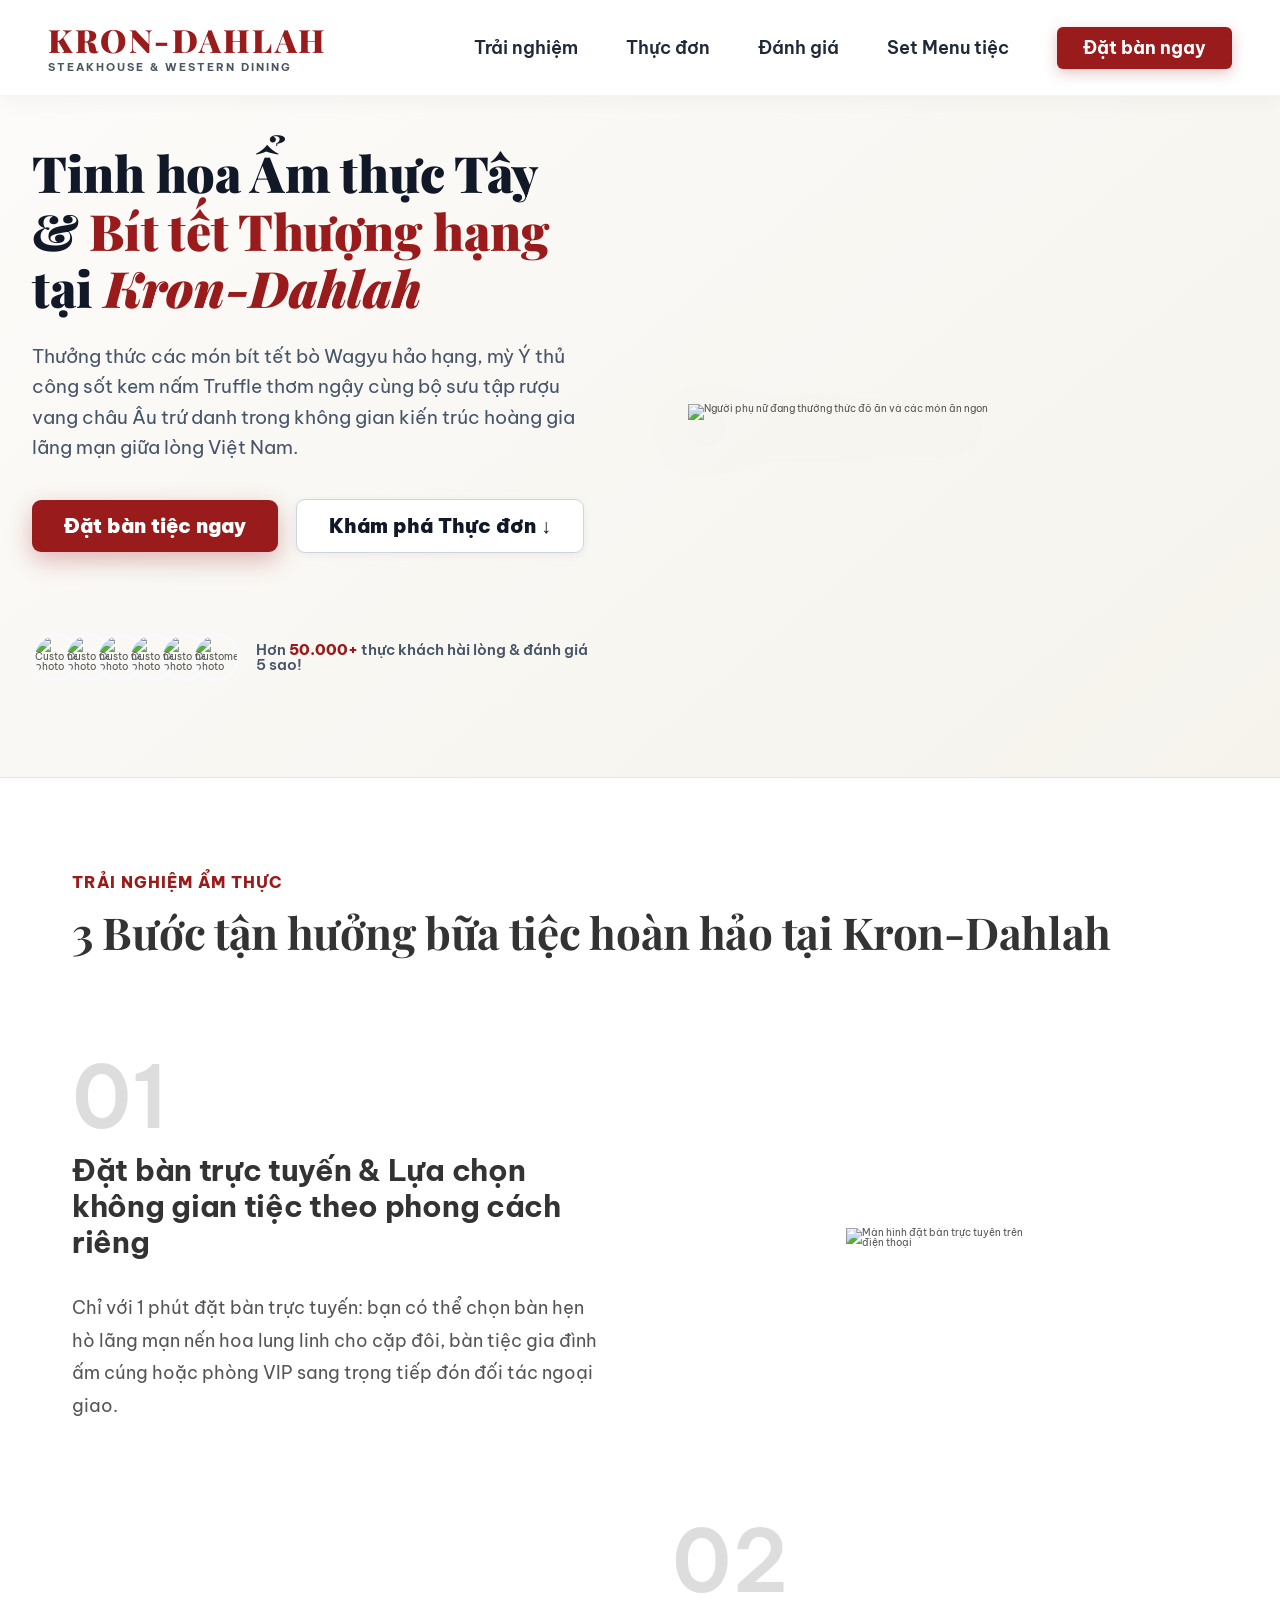
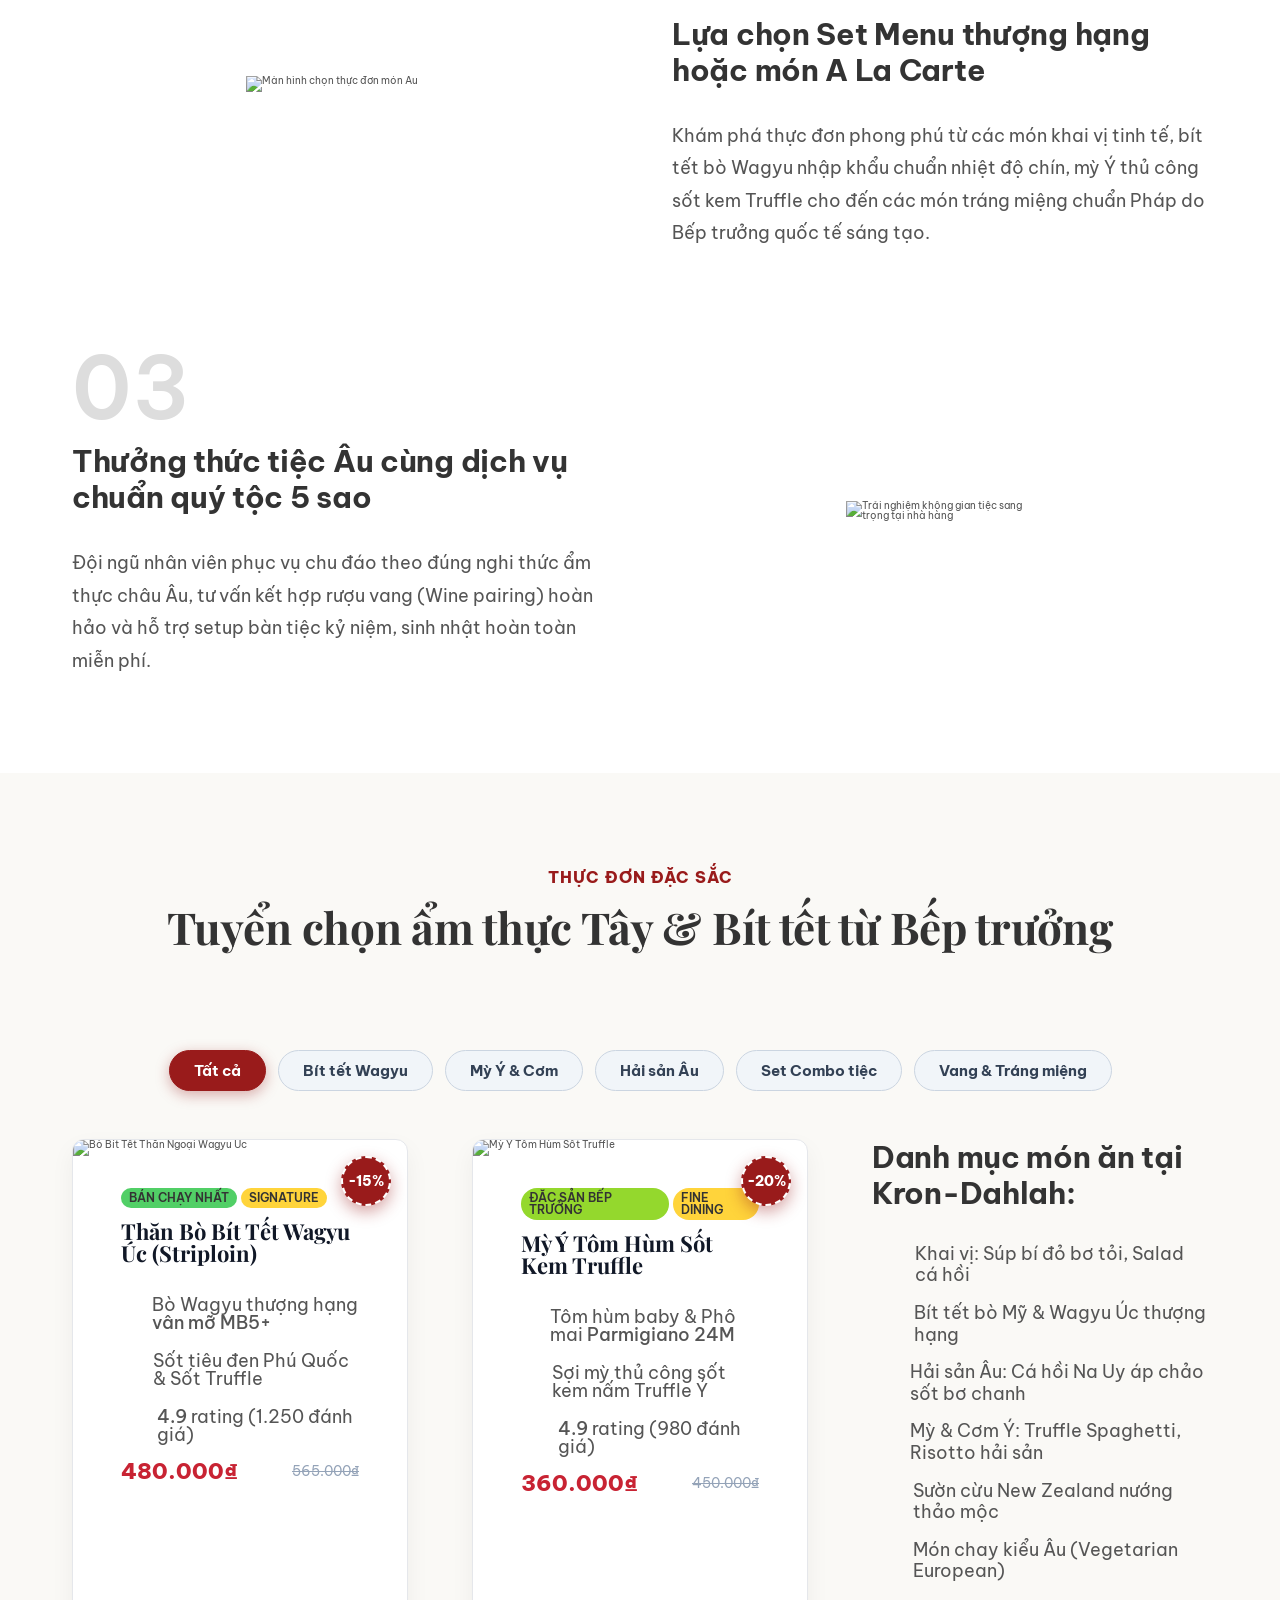
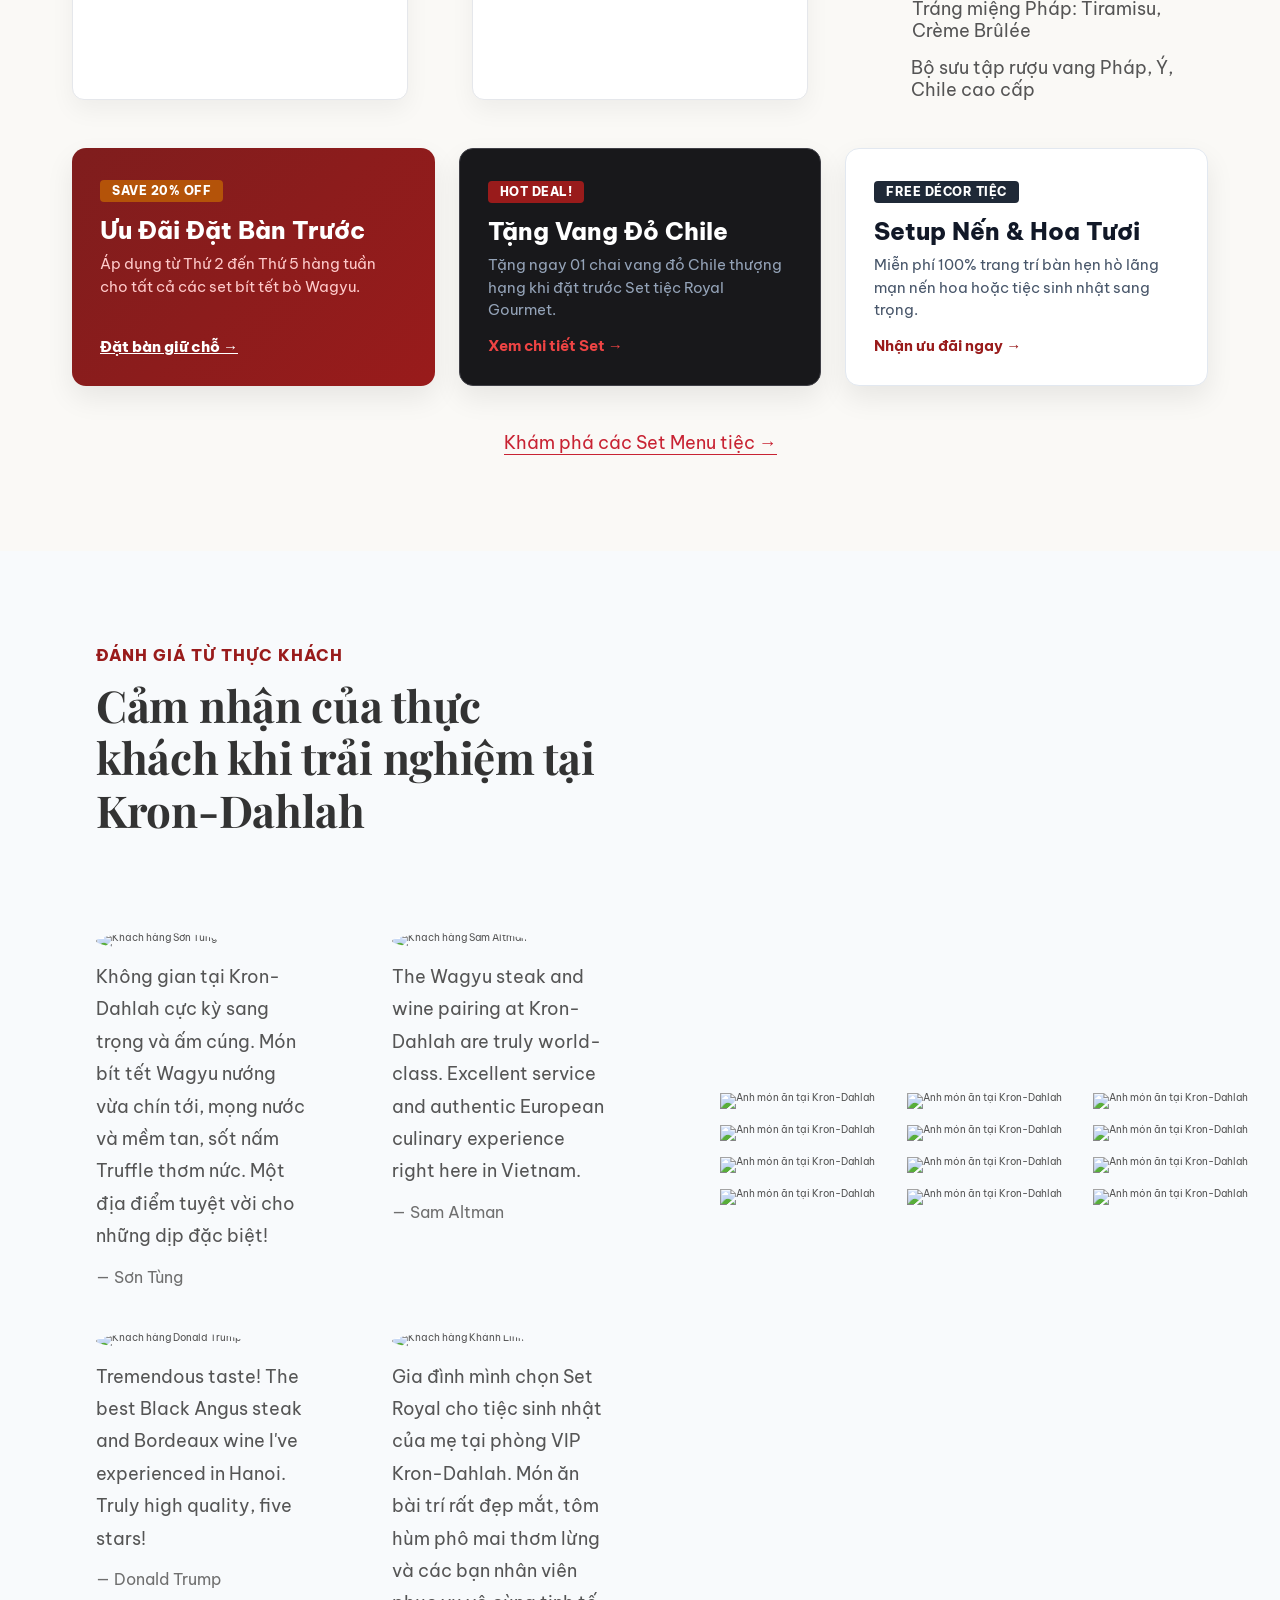
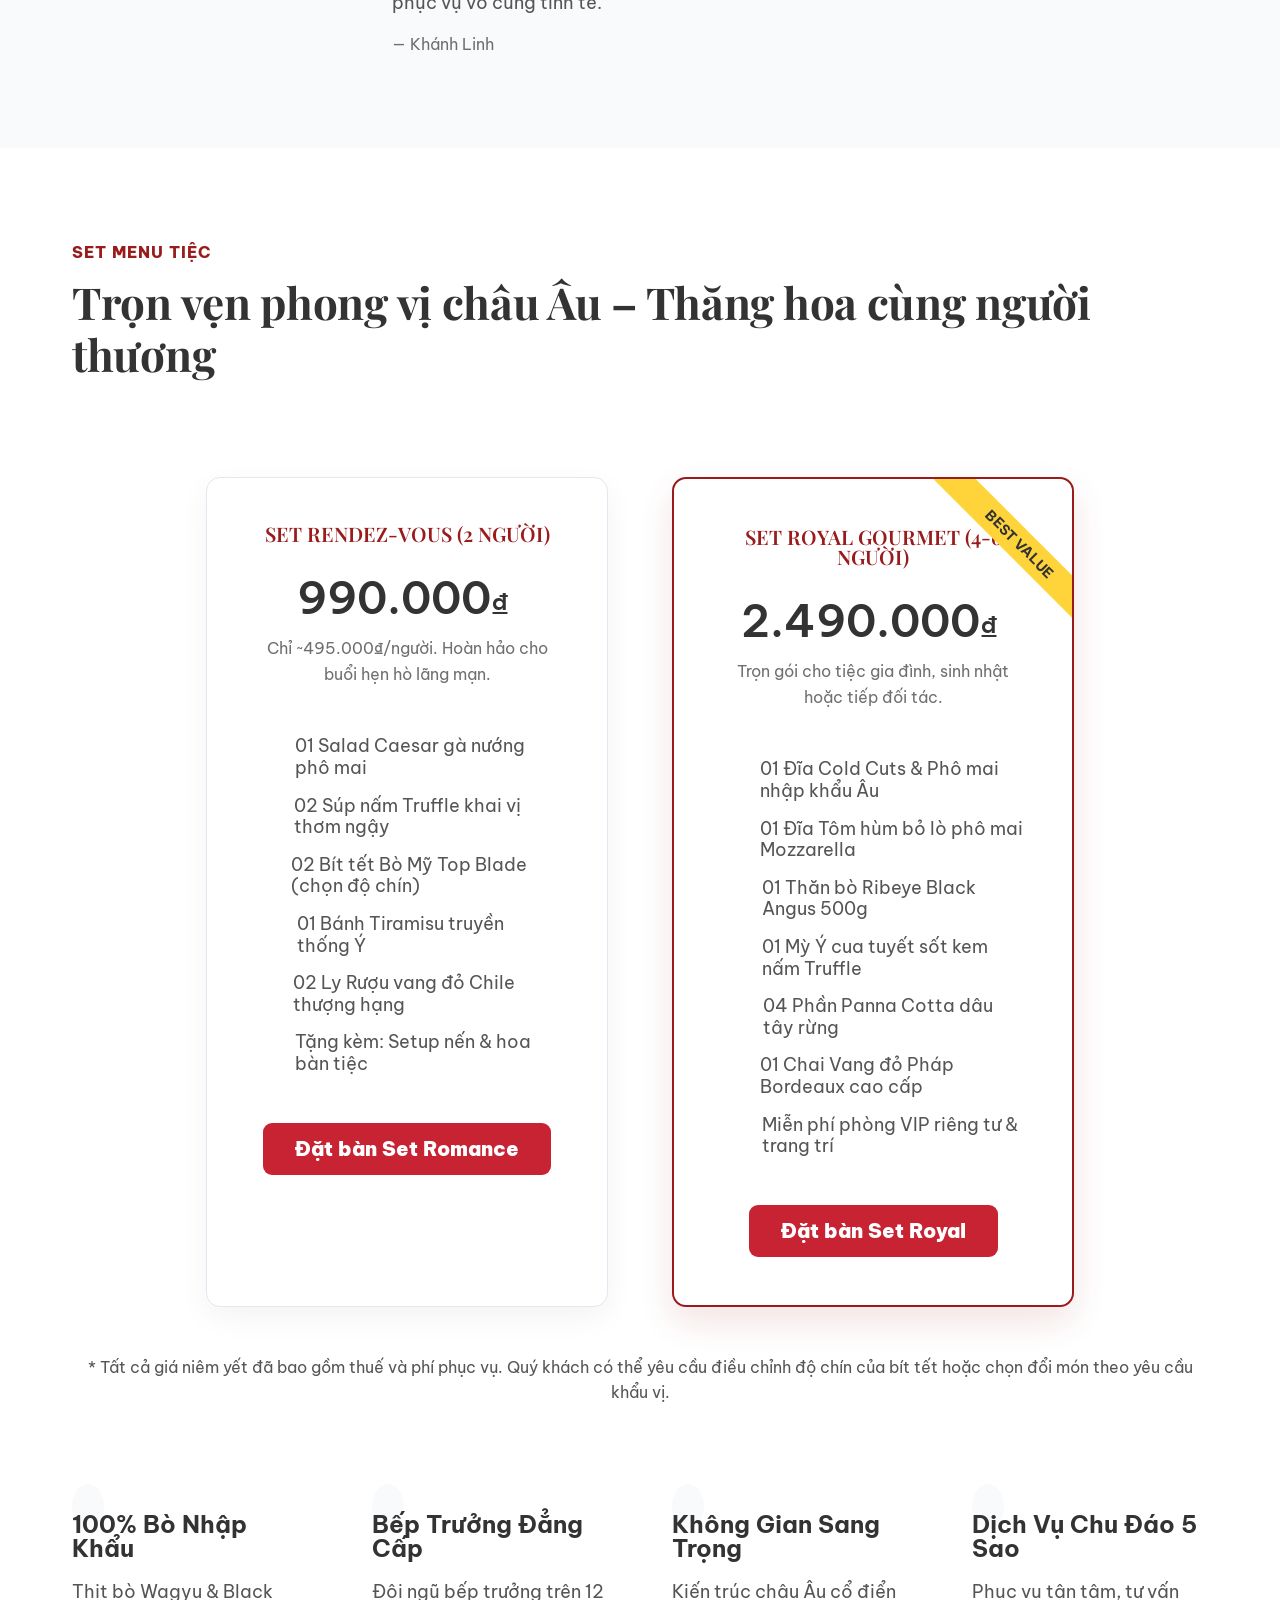
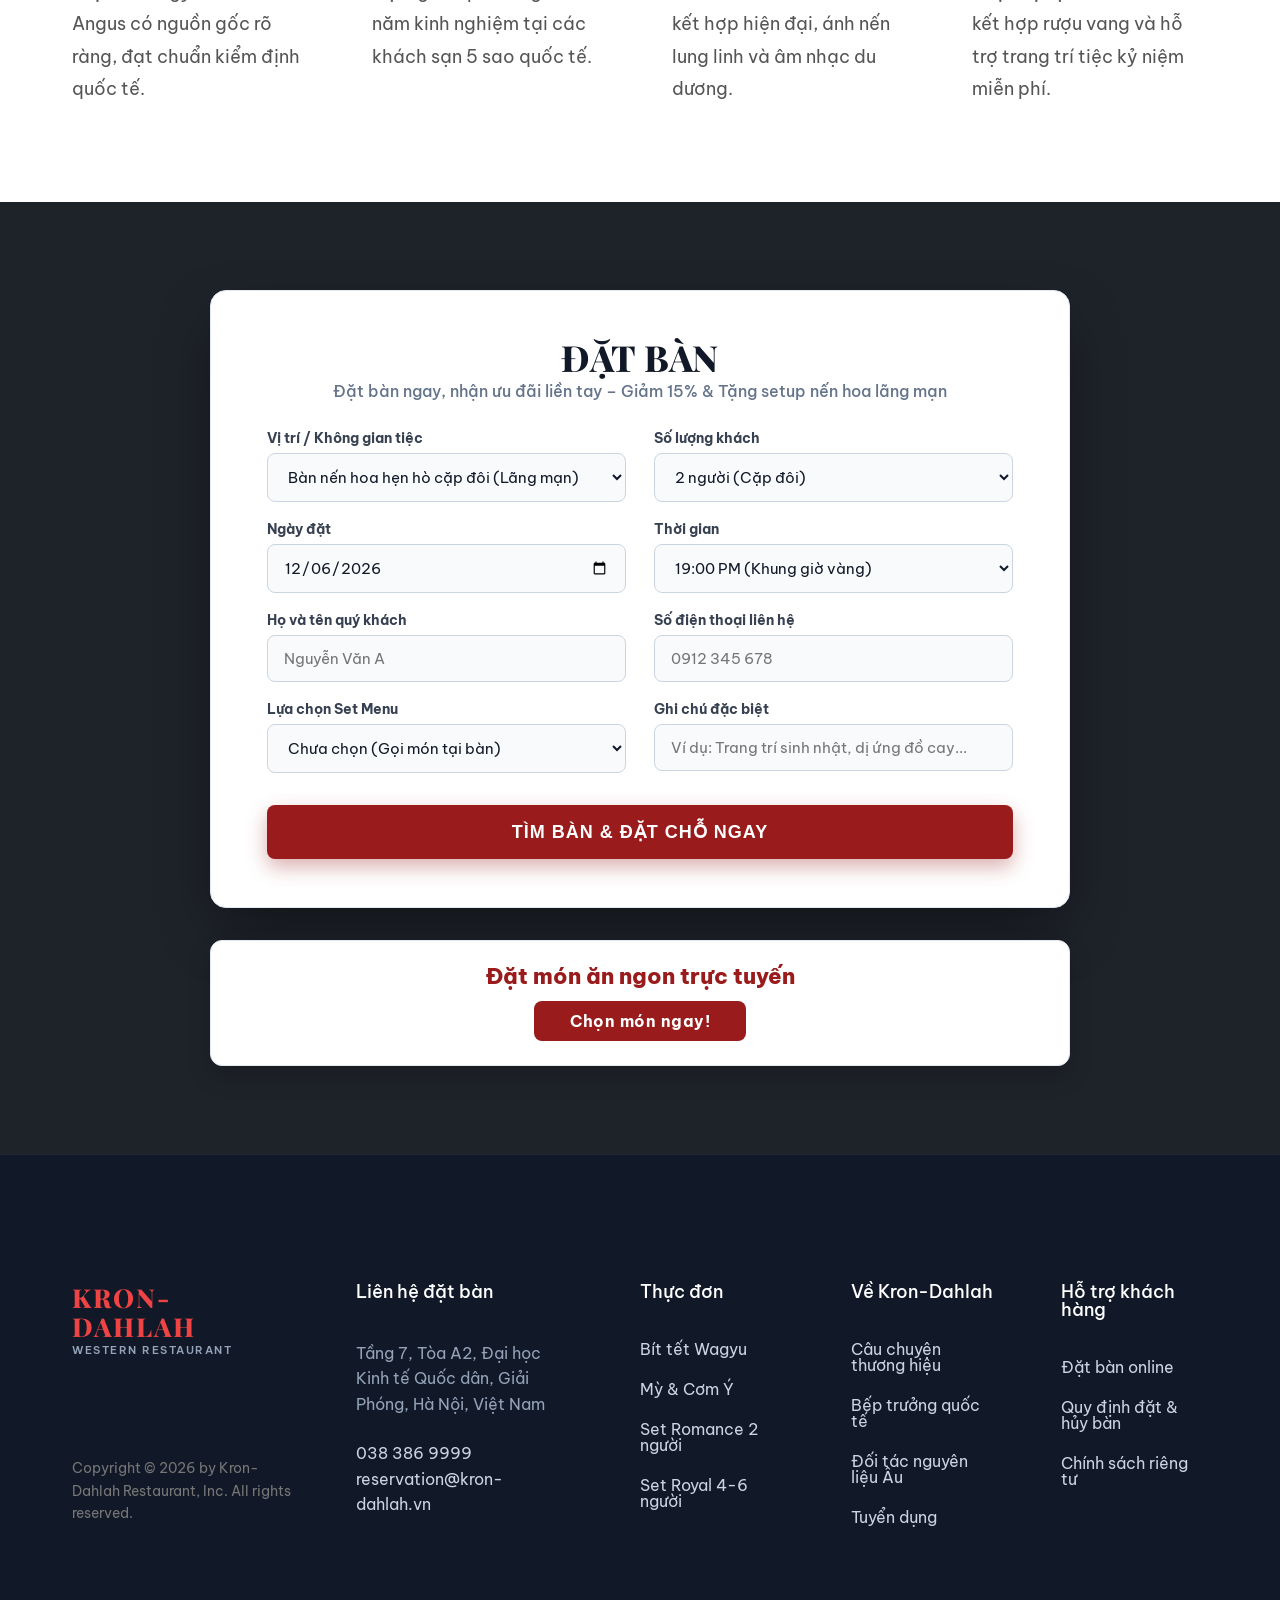
==== index.html @ 4346bfde "feat: cap nhat giao dien nha hang Tay Kron-Dahlah, thuc don va form dat ban" ====
<!doctype html>
<html lang="vi">
  <head>
    <meta charset="UTF-8" />
    <meta http-equiv="X-UA-Compatible" content="IE=edge" />
    <meta name="description" content="Nhà hàng Kron-Dahlah - Đỉnh cao ẩm thực Tây và bít tết bò thượng hạng tại Việt Nam. Không gian lãng mạn, menu phong phú, các set combo tiệc hấp dẫn cùng dịch vụ đặt bàn trực tuyến tiện lợi." />
    <!--Hãy luôn bao gồm dòng này trong mã code vì nó rất quan trọng trong thiết kế đáp ứng -->
    <meta name="viewport" content="width=device-width, initial-scale=1.0" />

    <link rel="icon" href="img/favicon.png" />
    <link rel="apple-touch-icon" href="img/apple-touch-icon.png" />
    <link rel="manifest" href="manifest.webmanifest" />

        <link rel="preconnect" href="https://fonts.googleapis.com" />
    <link rel="preconnect" href="https://fonts.gstatic.com" crossorigin />
    <link
      href="https://fonts.googleapis.com/css2?family=Playfair+Display:ital,wght@0,600;0,700;0,800;0,900;1,600;1,700&family=Plus+Jakarta+Sans:wght@400;500;600;700;800&display=swap"
      rel="stylesheet"
    />
    <link
      href="https://fonts.googleapis.com/css2?family=Be+Vietnam+Pro:wght@400;500;600;700&display=swap"
      rel="stylesheet"
    />

    <link rel="stylesheet" href="css/style.css" />
    <link rel="stylesheet" href="css/general.css" />
    <link rel="stylesheet" href="css/queries.css" />

    <script
      type="module"
      src="https://unpkg.com/ionicons@5.4.0/dist/ionicons/ionicons.esm.js"
    ></script>
    <script
      nomodule=""
      src="https://unpkg.com/ionicons@5.4.0/dist/ionicons/ionicons.js"
    ></script>

    <script
      defer
      src="https://unpkg.com/smoothscroll-polyfill@0.4.4/dist/smoothscroll.min.js"
    ></script>
    <script defer src="js/script.js"></script>

    <title>Kron-Dahlah | Nhà Hàng Ẩm Thực Tây & Bít Tết Châu Âu Cao Cấp</title>
  </head>
  <body>
    <header class="header">
      <a href="#" class="logo-brand">
        <span class="brand-name">Kron-Dahlah</span>
        <span class="brand-sub">Steakhouse & Western Dining</span>
      </a>
      <nav class="main-nav">
        <ul class="main-nav-list">
          <li><a class="main-nav-link" href="#how">Trải nghiệm</a></li>
          <li><a class="main-nav-link" href="#meals">Thực đơn</a></li>
          <li>
            <a class="main-nav-link" href="#testimonials">Đánh giá</a>
          </li>
          <li><a class="main-nav-link" href="#pricing">Set Menu tiệc</a></li>
          <li><a class="main-nav-link nav-cta" href="#cta">Đặt bàn ngay</a></li>
        </ul>
      </nav>
<!-- button for mobile -->
      <button class="btn-mobile-nav">
        <ion-icon class="icon-mobile-nav" name="menu-outline"></ion-icon>
        <ion-icon class="icon-mobile-nav" name="close-outline"></ion-icon>
      </button>
    </header>

    <main>
      <section class="section-hero">
        <div class="hero">
          <div class="hero-text-box">
            <h1 class="heading-primary">
              Tinh hoa Ẩm thực Tây &amp; <span class="highlight-accent">Bít tết Thượng hạng</span> tại <span class="brand-highlight">Kron-Dahlah</span>
            </h1>
            <p class="hero-description">
              Thưởng thức các món bít tết bò Wagyu hảo hạng, mỳ Ý thủ công sốt kem nấm Truffle thơm ngậy cùng bộ sưu tập rượu vang châu Âu trứ danh trong không gian kiến trúc hoàng gia lãng mạn giữa lòng Việt Nam.
            </p>
            <a href="#cta" class="btn btn--full margin-right-sm"
              >Đặt bàn tiệc ngay</a
            >
            <a href="#meals" class="btn btn--outline">Khám phá Thực đơn &darr;</a>
            <div class="delivered-meals">
              <div class="delivered-imgs">
                <img src="img/customers/customer-1.jpg" alt="Customer photo" />
                <img src="img/customers/customer-2.jpg" alt="Customer photo" />
                <img src="img/customers/customer-3.jpg" alt="Customer photo" />
                <img src="img/customers/customer-4.jpg" alt="Customer photo" />
                <img src="img/customers/customer-5.jpg" alt="Customer photo" />
                <img src="img/customers/customer-6.jpg" alt="Customer photo" />
              </div>
              <p class="delivered-text">
                Hơn <span>50.000+</span> thực khách hài lòng & đánh giá 5 sao!
              </p>
            </div>
          </div>
          <div class="hero-image-box">
            <img
              src="img/hero.png"
              class="hero-img"
              alt="Người phụ nữ đang thưởng thức đồ ăn và các món ăn ngon"
            />
          </div>
        </div>
      </section>

      <section class="section-how" id="how">
        <div class="container">
          <span class="subheading">Trải nghiệm ẩm thực</span>
          <h2 class="heading-secondary">
            3 Bước tận hưởng bữa tiệc hoàn hảo tại Kron-Dahlah
          </h2>
        </div>

        <div class="container grid grid--2-cols grid--center-v">
          <!-- Bước 1 -->
          <div class="step-text-box">
            <p class="step-number">01</p>
            <h3 class="heading-tertiary">
              Đặt bàn trực tuyến & Lựa chọn không gian tiệc theo phong cách riêng
            </h3>
            <p class="step-description">
              Chỉ với 1 phút đặt bàn trực tuyến: bạn có thể chọn bàn hẹn hò lãng mạn nến hoa lung linh cho cặp đôi, bàn tiệc gia đình ấm cúng hoặc phòng VIP sang trọng tiếp đón đối tác ngoại giao.
            </p>
          </div>
          <div class="step-img-box">
            <img
              src="img/app/app-screen-1.png"
              class="step-img"
              alt="Màn hình đặt bàn trực tuyến trên điện thoại"
            />
          </div>

          <!-- Bước 02 -->
          <div class="step-img-box">
            <img
              src="img/app/app-screen-2.png"
              class="step-img"
              alt="Màn hình chọn thực đơn món Âu"
            />
          </div>
          <div class="step-text-box">
            <p class="step-number">02</p>
            <h3 class="heading-tertiary">
              Lựa chọn Set Menu thượng hạng hoặc món A La Carte
            </h3>
            <p class="step-description">
              Khám phá thực đơn phong phú từ các món khai vị tinh tế, bít tết bò Wagyu nhập khẩu chuẩn nhiệt độ chín, mỳ Ý thủ công sốt kem Truffle cho đến các món tráng miệng chuẩn Pháp do Bếp trưởng quốc tế sáng tạo.
            </p>
          </div>

          <!-- STEP 03 -->
          <div class="step-text-box">
            <p class="step-number">03</p>
            <h3 class="heading-tertiary">
              Thưởng thức tiệc Âu cùng dịch vụ chuẩn quý tộc 5 sao
            </h3>
            <p class="step-description">
              Đội ngũ nhân viên phục vụ chu đáo theo đúng nghi thức ẩm thực châu Âu, tư vấn kết hợp rượu vang (Wine pairing) hoàn hảo và hỗ trợ setup bàn tiệc kỷ niệm, sinh nhật hoàn toàn miễn phí.
            </p>
          </div>
          <div class="step-img-box">
            <img
              src="img/app/app-screen-3.png"
              class="step-img"
              alt="Trải nghiệm không gian tiệc sang trọng tại nhà hàng"
            />
          </div>
        </div>
      </section>

      <section class="section-meals" id="meals">
        <div class="container center-text">
          <span class="subheading">Thực đơn đặc sắc</span>
          <h2 class="heading-secondary">
            Tuyển chọn ẩm thực Tây & Bít tết từ Bếp trưởng
          </h2>
          <!-- Menu Filter Tabs (Mẫu ảnh 1) -->
          <div class="menu-tabs">
            <button class="menu-tab-btn active" data-filter="all">Tất cả</button>
            <button class="menu-tab-btn" data-filter="steak">Bít tết Wagyu</button>
            <button class="menu-tab-btn" data-filter="pasta">Mỳ Ý &amp; Cơm</button>
            <button class="menu-tab-btn" data-filter="seafood">Hải sản Âu</button>
            <button class="menu-tab-btn" data-filter="combo">Set Combo tiệc</button>
            <button class="menu-tab-btn" data-filter="wine">Vang &amp; Tráng miệng</button>
          </div>
        </div>

        <div class="container grid grid--3-cols margin-bottom-md">
          <!-- Món 1 -->
          <div class="meal">
            <div class="discount-badge">-15%</div>
            <img
              src="img/meals/meal-1.jpg"
              class="meal-img"
              alt="Bò Bít Tết Thăn Ngoại Wagyu Úc"
              width="700"
            />
            <div class="meal-content">
              <div class="meal-tags">
                <span class="tag tag--vegetarian">Bán chạy nhất</span>
                <span class="tag tag--paleo">Signature</span>
              </div>
              <p class="meal-title">Thăn Bò Bít Tết Wagyu Úc (Striploin)</p>
              <ul class="meal-attributes">
                <li class="meal-attribute">
                  <ion-icon class="meal-icon" name="flame-outline"></ion-icon>
                  <span>Bò Wagyu thượng hạng <strong>vân mỡ MB5+</strong></span>
                </li>
                <li class="meal-attribute">
                  <ion-icon
                    class="meal-icon"
                    name="restaurant-outline"
                  ></ion-icon>
                  <span>Sốt tiêu đen Phú Quốc &amp; Sốt Truffle</span>
                </li>
                <li class="meal-attribute">
                  <ion-icon class="meal-icon" name="star-outline"></ion-icon>
                  <span><strong>4.9</strong> rating (1.250 đánh giá)</span>
                </li>
              </ul>
              <div style="margin-top: 1.6rem; display: flex; justify-content: space-between; align-items: center;">
                <span style="font-size: 2.2rem; font-weight: 800; color: #c82333;">480.000₫</span>
                <span style="font-size: 1.4rem; color: #94a3b8; text-decoration: line-through;">565.000₫</span>
              </div>
            </div>
          </div>

          <!-- Món 2 -->
          <div class="meal">
            <div class="discount-badge">-20%</div>
            <img src="img/meals/meal-2.jpg" class="meal-img" alt="Mỳ Ý Tôm Hùm Sốt Truffle" />
            <div class="meal-content">
              <div class="meal-tags">
                <span class="tag tag--vegan">Đặc sản Bếp trưởng</span>
                <span class="tag tag--paleo">Fine Dining</span>
              </div>
              <p class="meal-title">Mỳ Ý Tôm Hùm Sốt Kem Truffle</p>
              <ul class="meal-attributes">
                <li class="meal-attribute">
                  <ion-icon class="meal-icon" name="flame-outline"></ion-icon>
                  <span>Tôm hùm baby &amp; Phô mai <strong>Parmigiano 24M</strong></span>
                </li>
                <li class="meal-attribute">
                  <ion-icon
                    class="meal-icon"
                    name="restaurant-outline"
                  ></ion-icon>
                  <span>Sợi mỳ thủ công sốt kem nấm Truffle Ý</span>
                </li>
                <li class="meal-attribute">
                  <ion-icon class="meal-icon" name="star-outline"></ion-icon>
                  <span><strong>4.9</strong> rating (980 đánh giá)</span>
                </li>
              </ul>
              <div style="margin-top: 1.6rem; display: flex; justify-content: space-between; align-items: center;">
                <span style="font-size: 2.2rem; font-weight: 800; color: #c82333;">360.000₫</span>
                <span style="font-size: 1.4rem; color: #94a3b8; text-decoration: line-through;">450.000₫</span>
              </div>
            </div>
          </div>

          <!-- Danh mục thực đơn -->
          <div class="diets">
            <h3 class="heading-tertiary">Danh mục món ăn tại Kron-Dahlah:</h3>
            <ul class="list">
              <li class="list-item">
                <ion-icon class="list-icon" name="checkmark-outline"></ion-icon>
                <span>Khai vị: Súp bí đỏ bơ tỏi, Salad cá hồi</span>
              </li>
              <li class="list-item">
                <ion-icon class="list-icon" name="checkmark-outline"></ion-icon>
                <span>Bít tết bò Mỹ &amp; Wagyu Úc thượng hạng</span>
              </li>
              <li class="list-item">
                <ion-icon class="list-icon" name="checkmark-outline"></ion-icon>
                <span>Hải sản Âu: Cá hồi Na Uy áp chảo sốt bơ chanh</span>
              </li>
              <li class="list-item">
                <ion-icon class="list-icon" name="checkmark-outline"></ion-icon>
                <span>Mỳ &amp; Cơm Ý: Truffle Spaghetti, Risotto hải sản</span>
              </li>
              <li class="list-item">
                <ion-icon class="list-icon" name="checkmark-outline"></ion-icon>
                <span>Sườn cừu New Zealand nướng thảo mộc</span>
              </li>
              <li class="list-item">
                <ion-icon class="list-icon" name="checkmark-outline"></ion-icon>
                <span>Món chay kiểu Âu (Vegetarian European)</span>
              </li>
              <li class="list-item">
                <ion-icon class="list-icon" name="checkmark-outline"></ion-icon>
                <span>Tráng miệng Pháp: Tiramisu, Crème Brûlée</span>
              </li>
              <li class="list-item">
                <ion-icon class="list-icon" name="checkmark-outline"></ion-icon>
                <span>Bộ sưu tập rượu vang Pháp, Ý, Chile cao cấp</span>
              </li>
            </ul>
          </div>
        </div>

        <!-- Banner quảng cáo Hot Deals (Mẫu ảnh 1) -->
        <div class="container promo-section-container">
          <div class="promo-grid">
            <div class="promo-card promo-card--wine">
              <div>
                <span class="promo-tag promo-tag--gold">Save 20% Off</span>
                <h4 class="promo-card-title">Ưu Đãi Đặt Bàn Trước</h4>
                <p class="promo-card-desc">Áp dụng từ Thứ 2 đến Thứ 5 hàng tuần cho tất cả các set bít tết bò Wagyu.</p>
              </div>
              <a href="#cta" class="promo-card-link">Đặt bàn giữ chỗ &rarr;</a>
            </div>

            <div class="promo-card promo-card--dark">
              <div>
                <span class="promo-tag promo-tag--red">Hot Deal!</span>
                <h4 class="promo-card-title">Tặng Vang Đỏ Chile</h4>
                <p class="promo-card-desc">Tặng ngay 01 chai vang đỏ Chile thượng hạng khi đặt trước Set tiệc Royal Gourmet.</p>
              </div>
              <a href="#pricing" class="promo-card-link">Xem chi tiết Set &rarr;</a>
            </div>

            <div class="promo-card promo-card--light">
              <div>
                <span class="promo-tag promo-tag--dark">Free Décor Tiệc</span>
                <h4 class="promo-card-title">Setup Nến &amp; Hoa Tươi</h4>
                <p class="promo-card-desc">Miễn phí 100% trang trí bàn hẹn hò lãng mạn nến hoa hoặc tiệc sinh nhật sang trọng.</p>
              </div>
              <a href="#cta" class="promo-card-link">Nhận ưu đãi ngay &rarr;</a>
            </div>
          </div>
        </div>

        <div class="container all-recipes" style="margin-top: 4.8rem;">
          <a href="#pricing" class="link">Khám phá các Set Menu tiệc &rarr;</a>
        </div>
      </section>

      <section class="section-testimonials" id="testimonials">
        <div class="testimonials-container">
          <span class="subheading">Đánh giá từ thực khách</span>
          <h2 class="heading-secondary">
            Cảm nhận của thực khách khi trải nghiệm tại Kron-Dahlah
          </h2>

          <div class="testimonials">
            <figure class="testimonial">
              <img
                class="testimonial-img"
                alt="Khách hàng Sơn Tùng"
                src="img/customers/sontung.jpg"
              />
              <blockquote class="testimonial-text">
                Không gian tại Kron-Dahlah cực kỳ sang trọng và ấm cúng. Món bít tết Wagyu nướng vừa chín tới, mọng nước và mềm tan, sốt nấm Truffle thơm nức. Một địa điểm tuyệt vời cho những dịp đặc biệt!
              </blockquote>
              <p class="testimonial-name">&mdash; Sơn Tùng</p>
            </figure>

            <figure class="testimonial">
              <img
                class="testimonial-img"
                alt="Khách hàng Sam Altman"
                src="img/customers/sam.jpg"
              />
              <blockquote class="testimonial-text">
                The Wagyu steak and wine pairing at Kron-Dahlah are truly world-class. Excellent service and authentic European culinary experience right here in Vietnam.
              </blockquote>
              <p class="testimonial-name">&mdash; Sam Altman</p>
            </figure>

            <figure class="testimonial">
              <img
                class="testimonial-img"
                alt="Khách hàng Donald Trump"
                src="img/customers/trump.jpg"
                width="128"
              />
              <blockquote class="testimonial-text">
                Tremendous taste! The best Black Angus steak and Bordeaux wine I've experienced in Hanoi. Truly high quality, five stars!
              </blockquote>
              <p class="testimonial-name">&mdash; Donald Trump</p>
            </figure>

            <figure class="testimonial">
              <img
                class="testimonial-img"
                alt="Khách hàng Khánh Linh"
                src="img/customers/khanhlinh.jpg"
              />
              <blockquote class="testimonial-text">
                Gia đình mình chọn Set Royal cho tiệc sinh nhật của mẹ tại phòng VIP Kron-Dahlah. Món ăn bài trí rất đẹp mắt, tôm hùm phô mai thơm lừng và các bạn nhân viên phục vụ vô cùng tinh tế.
              </blockquote>
              <p class="testimonial-name">&mdash; Khánh Linh</p>
            </figure>
          </div>
        </div>

        <div class="gallery">
          <figure class="gallery-item">
            <img
              src="img/gallery/gallery-1.jpg"
              alt="Ảnh món ăn tại Kron-Dahlah"
            />
          </figure>
          <figure class="gallery-item">
            <img
              src="img/gallery/gallery-2.jpg"
              alt="Ảnh món ăn tại Kron-Dahlah"
            />
          </figure>
          <figure class="gallery-item">
            <img
              src="img/gallery/gallery-3.jpg"
              alt="Ảnh món ăn tại Kron-Dahlah"
            />
          </figure>
          <figure class="gallery-item">
            <img
              src="img/gallery/gallery-4.jpg"
              alt="Ảnh món ăn tại Kron-Dahlah"
            />
          </figure>
          <figure class="gallery-item">
            <img
              src="img/gallery/gallery-5.jpg"
              alt="Ảnh món ăn tại Kron-Dahlah"
            />
          </figure>
          <figure class="gallery-item">
            <img
              src="img/gallery/gallery-6.jpg"
              alt="Ảnh món ăn tại Kron-Dahlah"
            />
          </figure>
          <figure class="gallery-item">
            <img
              src="img/gallery/gallery-7.jpg"
              alt="Ảnh món ăn tại Kron-Dahlah"
            />
          </figure>
          <figure class="gallery-item">
            <img
              src="img/gallery/gallery-8.jpg"
              alt="Ảnh món ăn tại Kron-Dahlah"
            />
          </figure>
          <figure class="gallery-item">
            <img
              src="img/gallery/gallery-9.jpg"
              alt="Ảnh món ăn tại Kron-Dahlah"
            />
          </figure>
          <figure class="gallery-item">
            <img
              src="img/gallery/gallery-10.jpg"
              alt="Ảnh món ăn tại Kron-Dahlah"
            />
          </figure>
          <figure class="gallery-item">
            <img
              src="img/gallery/gallery-11.jpg"
              alt="Ảnh món ăn tại Kron-Dahlah"
            />
          </figure>
          <figure class="gallery-item">
            <img
              src="img/gallery/gallery-12.jpg"
              alt="Ảnh món ăn tại Kron-Dahlah"
            />
          </figure>
        </div>
      </section>

      <section class="section-pricing" id="pricing">
        <div class="container">
          <span class="subheading">Set Menu Tiệc</span>
          <h2 class="heading-secondary">
            Trọn vẹn phong vị châu Âu – Thăng hoa cùng người thương
          </h2>
        </div>

        <div class="container grid grid--2-cols margin-bottom-md">
          <div class="pricing-plan pricing-plan--starter">
            <header class="plan-header">
              <p class="plan-name">Set Rendez-vous (2 người)</p>
              <p class="plan-price">990.000<span>₫</span></p>
              <p class="plan-text">Chỉ ~495.000₫/người. Hoàn hảo cho buổi hẹn hò lãng mạn.</p>
            </header>
            <ul class="list">
              <li class="list-item">
                <ion-icon class="list-icon" name="checkmark-outline"></ion-icon>
                <span>01 Salad Caesar gà nướng phô mai</span>
              </li>
              <li class="list-item">
                <ion-icon class="list-icon" name="checkmark-outline"></ion-icon>
                <span>02 Súp nấm Truffle khai vị thơm ngậy</span>
              </li>
              <li class="list-item">
                <ion-icon class="list-icon" name="checkmark-outline"></ion-icon>
                <span>02 Bít tết Bò Mỹ Top Blade (chọn độ chín)</span>
              </li>
              <li class="list-item">
                <ion-icon class="list-icon" name="checkmark-outline"></ion-icon>
                <span>01 Bánh Tiramisu truyền thống Ý</span>
              </li>
              <li class="list-item">
                <ion-icon class="list-icon" name="checkmark-outline"></ion-icon>
                <span>02 Ly Rượu vang đỏ Chile thượng hạng</span>
              </li>
              <li class="list-item">
                <ion-icon class="list-icon" name="checkmark-outline"></ion-icon>
                <span>Tặng kèm: Setup nến &amp; hoa bàn tiệc</span>
              </li>
            </ul>
            <div class="plan-sing-up">
              <a href="#cta" class="btn btn--full">Đặt bàn Set Romance</a>
            </div>
          </div>

          <div class="pricing-plan pricing-plan--complete">
            <header class="plan-header">
              <p class="plan-name">Set Royal Gourmet (4-6 người)</p>
              <p class="plan-price">2.490.000<span>₫</span></p>
              <p class="plan-text">Trọn gói cho tiệc gia đình, sinh nhật hoặc tiếp đối tác.</p>
            </header>
            <ul class="list">
              <li class="list-item">
                <ion-icon class="list-icon" name="checkmark-outline"></ion-icon>
                <span>01 Đĩa Cold Cuts &amp; Phô mai nhập khẩu Âu</span>
              </li>
              <li class="list-item">
                <ion-icon class="list-icon" name="checkmark-outline"></ion-icon>
                <span>01 Đĩa Tôm hùm bỏ lò phô mai Mozzarella</span>
              </li>
              <li class="list-item">
                <ion-icon class="list-icon" name="checkmark-outline"></ion-icon>
                <span>01 Thăn bò Ribeye Black Angus 500g</span>
              </li>
              <li class="list-item">
                <ion-icon class="list-icon" name="checkmark-outline"></ion-icon>
                <span>01 Mỳ Ý cua tuyết sốt kem nấm Truffle</span>
              </li>
              <li class="list-item">
                <ion-icon class="list-icon" name="checkmark-outline"></ion-icon>
                <span>04 Phần Panna Cotta dâu tây rừng</span>
              </li>
              <li class="list-item">
                <ion-icon class="list-icon" name="checkmark-outline"></ion-icon>
                <span>01 Chai Vang đỏ Pháp Bordeaux cao cấp</span>
              </li>
              <li class="list-item">
                <ion-icon class="list-icon" name="checkmark-outline"></ion-icon>
                <span>Miễn phí phòng VIP riêng tư &amp; trang trí</span>
              </li>
            </ul>
            <div class="plan-sing-up">
              <a href="#cta" class="btn btn--full">Đặt bàn Set Royal</a>
            </div>
          </div>
        </div>

        <div class="container grid">
          <aside class="plan-details">
            * Tất cả giá niêm yết đã bao gồm thuế và phí phục vụ. Quý khách có thể yêu cầu điều chỉnh độ chín của bít tết hoặc chọn đổi món theo yêu cầu khẩu vị.
          </aside>
        </div>

        <div class="container grid grid--4-cols">
          <div class="feature">
            <ion-icon class="feature-icon" name="ribbon-outline"></ion-icon>
            <p class="feature-title">100% Bò Nhập Khẩu</p>
            <p class="feature-text">
              Thịt bò Wagyu &amp; Black Angus có nguồn gốc rõ ràng, đạt chuẩn kiểm định quốc tế.
            </p>
          </div>
          <div class="feature">
            <ion-icon class="feature-icon" name="restaurant-outline"></ion-icon>
            <p class="feature-title">Bếp Trưởng Đẳng Cấp</p>
            <p class="feature-text">
              Đội ngũ bếp trưởng trên 12 năm kinh nghiệm tại các khách sạn 5 sao quốc tế.
            </p>
          </div>
          <div class="feature">
            <ion-icon class="feature-icon" name="wine-outline"></ion-icon>
            <p class="feature-title">Không Gian Sang Trọng</p>
            <p class="feature-text">
              Kiến trúc châu Âu cổ điển kết hợp hiện đại, ánh nến lung linh và âm nhạc du dương.
            </p>
          </div>
          <div class="feature">
            <ion-icon class="feature-icon" name="heart-outline"></ion-icon>
            <p class="feature-title">Dịch Vụ Chu Đáo 5 Sao</p>
            <p class="feature-text">
              Phục vụ tận tâm, tư vấn kết hợp rượu vang và hỗ trợ trang trí tiệc kỷ niệm miễn phí.
            </p>
          </div>
        </div>
      </section>

      <section class="section-cta" id="cta">
        <div class="container">
          <!-- Floating Booking Card (Mẫu ảnh 2) -->
          <div class="booking-card">
            <div class="booking-header">
              <h2 class="booking-title">Đặt bàn</h2>
              <p class="booking-subtitle">Đặt bàn ngay, nhận ưu đãi liền tay – Giảm 15% &amp; Tặng setup nến hoa lãng mạn</p>
            </div>

            <form class="booking-form" id="restaurant-booking-form">
              <div class="booking-form-grid">
                <!-- Vị trí / Không gian tiệc -->
                <div class="booking-field">
                  <label for="book-location">Vị trí / Không gian tiệc</label>
                  <select id="book-location" required>
                    <option value="Bàn nến hoa hẹn hò cặp đôi (Lãng mạn)">Bàn nến hoa hẹn hò cặp đôi (Lãng mạn)</option>
                    <option value="Sảnh chính phong cách hoàng gia">Sảnh chính phong cách hoàng gia</option>
                    <option value="Phòng VIP gia đình &amp; đối tác (Riêng tư)">Phòng VIP gia đình &amp; đối tác (Riêng tư)</option>
                    <option value="Ban công ngoài trời ngắm phố">Ban công ngoài trời ngắm phố</option>
                  </select>
                </div>

                <!-- Số lượng khách -->
                <div class="booking-field">
                  <label for="book-guests">Số lượng khách</label>
                  <select id="book-guests" required>
                    <option value="1 người">1 người</option>
                    <option value="2 người (Cặp đôi)" selected>2 người (Cặp đôi)</option>
                    <option value="3 - 4 người (Nhóm nhỏ)">3 - 4 người (Nhóm nhỏ)</option>
                    <option value="5 - 8 người (Tiệc gia đình)">5 - 8 người (Tiệc gia đình)</option>
                    <option value="Trên 8 người (Đặt tiệc lớn)">Trên 8 người (Đặt tiệc lớn)</option>
                  </select>
                </div>

                <!-- Ngày đặt bàn -->
                <div class="booking-field">
                  <label for="book-date">Ngày đặt</label>
                  <input id="book-date" type="date" required />
                </div>

                <!-- Thời gian -->
                <div class="booking-field">
                  <label for="book-time">Thời gian</label>
                  <select id="book-time" required>
                    <option value="11:30 AM">11:30 AM (Bữa trưa)</option>
                    <option value="12:00 PM">12:00 PM</option>
                    <option value="12:30 PM">12:30 PM</option>
                    <option value="18:00 PM">18:00 PM (Bữa tối)</option>
                    <option value="18:30 PM">18:30 PM</option>
                    <option value="19:00 PM" selected>19:00 PM (Khung giờ vàng)</option>
                    <option value="19:30 PM">19:30 PM</option>
                    <option value="20:00 PM">20:00 PM</option>
                    <option value="20:30 PM">20:30 PM</option>
                  </select>
                </div>

                <!-- Họ và tên -->
                <div class="booking-field">
                  <label for="book-name">Họ và tên quý khách</label>
                  <input id="book-name" type="text" placeholder="Nguyễn Văn A" required />
                </div>

                <!-- Số điện thoại -->
                <div class="booking-field">
                  <label for="book-phone">Số điện thoại liên hệ</label>
                  <input id="book-phone" type="tel" placeholder="0912 345 678" required />
                </div>

                <!-- Chọn trước Set món -->
                <div class="booking-field">
                  <label for="book-set">Lựa chọn Set Menu</label>
                  <select id="book-set">
                    <option value="Chưa chọn (Sẽ gọi món tại bàn)">Chưa chọn (Gọi món tại bàn)</option>
                    <option value="Set Romance 2 người (990.000₫)">Set Romance 2 người (990.000₫)</option>
                    <option value="Set Royal Gourmet 4-6 người (2.490.000₫)">Set Royal Gourmet 4-6 người (2.490.000₫)</option>
                  </select>
                </div>

                <!-- Ghi chú đặc biệt -->
                <div class="booking-field">
                  <label for="book-notes">Ghi chú đặc biệt</label>
                  <input id="book-notes" type="text" placeholder="Ví dụ: Trang trí sinh nhật, dị ứng đồ cay..." />
                </div>

                <!-- Nút Submit đỏ to nổi bật -->
                <div class="booking-field booking-field--full">
                  <button type="submit" class="btn-booking">TÌM BÀN &amp; ĐẶT CHỖ NGAY</button>
                </div>
              </div>
            </form>
          </div>

          <!-- Secondary Promo Bar (Mẫu ảnh 2) -->
          <div class="sub-promo-bar">
            <h3 class="sub-promo-title">Đặt món ăn ngon trực tuyến</h3>
            <a href="#meals" class="btn-promo-action">Chọn món ngay!</a>
          </div>
        </div>
      </section>

      <!-- Modal Popup thông báo đặt bàn thành công -->
      <div class="modal-overlay" id="booking-modal">
        <div class="modal-box">
          <div class="modal-icon">&check;</div>
          <h3 class="modal-title">Đặt Bàn Thành Công!</h3>
          <p style="font-size: 1.4rem; color: #16a34a; font-weight: 700; margin-bottom: 1.2rem;">
            Mã ưu đãi của bạn: KRON15OFF (-15% tổng hóa đơn)
          </p>
          <div class="modal-body" id="modal-details">
            <!-- Nội dung chi tiết do JS điền -->
          </div>
          <button class="btn-modal-close" id="btn-close-modal">Đồng ý &amp; Đóng</button>
        </div>
      </div>
    </main>

    <footer class="footer">
      <div class="container grid grid--footer">
        <div class="logo-col">
          <a href="#" class="footer-logo-brand">
            <span class="brand-name">Kron-Dahlah</span>
            <span class="brand-sub">Western Restaurant</span>
          </a>

          <ul class="social-links">
            <li>
              <a class="footer-link" href="#"
                ><ion-icon class="social-icon" name="logo-instagram"></ion-icon
              ></a>
            </li>
            <li>
              <a class="footer-link" href="#"
                ><ion-icon class="social-icon" name="logo-facebook"></ion-icon
              ></a>
            </li>
            <li>
              <a class="footer-link" href="#"
                ><ion-icon class="social-icon" name="logo-twitter"></ion-icon
              ></a>
            </li>
          </ul>

          <p class="copyright">
            Copyright &copy; 2026 by Kron-Dahlah Restaurant, Inc. All rights reserved.
          </p>
        </div>
        <div class="address-col">
          <p class="footer-heading">Liên hệ đặt bàn</p>
          <address class="contacts">
            <p class="address">
              Tầng 7, Tòa A2, Đại học Kinh tế Quốc dân, Giải Phóng, Hà Nội, Việt Nam
            </p>
            <p>
              <a class="footer-link" href="tel:0383869999">038 386 9999</a><br />
              <a class="footer-link" href="mailto:reservation@kron-dahlah.vn"
                >reservation@kron-dahlah.vn</a
              >
            </p>
          </address>
        </div>
        <nav class="nav-col">
          <p class="footer-heading">Thực đơn</p>
          <ul class="footer-nav">
            <li><a class="footer-link" href="#meals">Bít tết Wagyu</a></li>
            <li><a class="footer-link" href="#meals">Mỳ & Cơm Ý</a></li>
            <li><a class="footer-link" href="#pricing">Set Romance 2 người</a></li>
            <li><a class="footer-link" href="#pricing">Set Royal 4-6 người</a></li>
          </ul>
        </nav>

        <nav class="nav-col">
          <p class="footer-heading">Về Kron-Dahlah</p>
          <ul class="footer-nav">
            <li><a class="footer-link" href="#how">Câu chuyện thương hiệu</a></li>
            <li><a class="footer-link" href="#">Bếp trưởng quốc tế</a></li>
            <li><a class="footer-link" href="#">Đối tác nguyên liệu Âu</a></li>
            <li><a class="footer-link" href="#">Tuyển dụng</a></li>
          </ul>
        </nav>

        <nav class="nav-col">
          <p class="footer-heading">Hỗ trợ khách hàng</p>
          <ul class="footer-nav">
            <li><a class="footer-link" href="#cta">Đặt bàn online</a></li>
            <li><a class="footer-link" href="#">Quy định đặt & hủy bàn</a></li>
            <li><a class="footer-link" href="#">Chính sách riêng tư</a></li>
          </ul>
        </nav>
      </div>
    </footer>
  </body>
</html>
---- css/style.css ----
/**************************/
/* HEADER */
/**************************/

.header {
  display: flex;
  justify-content: space-between;
  align-items: center;
  background-color: #f8fafc;

  /* Because we want header to be sticky later */
  height: 9.6rem;
  padding: 0 4.8rem;
  position: relative;
}

.logo {
  height: 8.4rem;
  width: auto;
}
.logo-brand {
  display: flex;
  flex-direction: column;
  text-decoration: none;
  line-height: 1.15;
}

.logo-brand .brand-name {
  font-size: 2.8rem;
  font-weight: 800;
  letter-spacing: 2px;
  color: #991b1b;
  text-transform: uppercase;
}

.logo-brand .brand-sub {
  font-size: 1.05rem;
  font-weight: 600;
  letter-spacing: 1.5px;
  color: #767676;
  text-transform: uppercase;
  margin-top: 2px;
}

.footer-logo-brand {
  display: flex;
  flex-direction: column;
  text-decoration: none;
  margin-bottom: 2.4rem;
  line-height: 1.15;
}

.footer-logo-brand .brand-name {
  font-size: 2.6rem;
  font-weight: 800;
  letter-spacing: 2px;
  color: #991b1b;
  text-transform: uppercase;
}

.footer-logo-brand .brand-sub {
  font-size: 1.05rem;
  font-weight: 600;
  letter-spacing: 1.5px;
  color: #888;
  text-transform: uppercase;
  margin-top: 2px;
}


/**************************/
/* NAVIGATION */
/**************************/

.main-nav-list {
  list-style: none;
  display: flex;
  align-items: center;
  gap: 4.8rem;
}

.main-nav-link {
  font-weight: 700;
}

.main-nav-link:link,
.main-nav-link:visited {
  display: inline-block;
  text-decoration: none;
  color: #333;
  font-weight: 500;
  font-size: 1.8rem;
  transition: all 0.3s;
}

.main-nav-link:hover,
.main-nav-link:active {
  color: #991b1b;
}

.main-nav-link.nav-cta:link,
.main-nav-link.nav-cta:visited {
  padding: 1.2rem 2.4rem;
  border-radius: 9px;
  color: #fff;
  background-color: #c82333;
}

.main-nav-link.nav-cta:hover,
.main-nav-link.nav-cta:active {
  background-color: #991b1b;
}

/* MOBILE */
.btn-mobile-nav {
  border: none;
  background: none;
  cursor: pointer;

  display: none;
}

.icon-mobile-nav {
  height: 4.8rem;
  width: 4.8rem;
  color: #333;
}

.icon-mobile-nav[name="close-outline"] {
  display: none;
}

/* STICKY NAVIGATION */
.sticky .header {
  position: fixed;
  top: 0;
  bottom: 0;
  width: 100%;
  height: 8rem;
  padding-top: 0;
  padding-bottom: 0;
  background-color: rgba(255, 255, 255, 0.97);
  z-index: 999;
  box-shadow: 0 1.2rem 3.2rem rgba(0, 0, 0, 0.03);
}

.sticky .section-hero {
  margin-top: 9.6rem;
}

/**************************/
/* HERO SECTION */
/**************************/

.section-hero {
  background-color: #f8fafc;
  padding: 4.8rem 0 9.6rem 0;
}

.hero {
  max-width: 130rem;
  margin: 0 auto;
  padding: 0 3.2rem;
  display: grid;
  grid-template-columns: 1fr 1fr;
  gap: 9.6rem;
  align-items: center;
}

.hero-description {
  font-size: 2rem;
  line-height: 1.6;
  margin-bottom: 4.8rem;
}

.hero-img {
  width: 100%;
}

.delivered-meals {
  display: flex;
  align-items: center;
  gap: 1.6rem;
  margin-top: 8rem;
}

.delivered-imgs {
  display: flex;
}

.delivered-imgs img {
  height: 4.8rem;
  width: 4.8rem;
  border-radius: 50%;
  margin-right: -1.6rem;
  border: 3px solid #f8fafc;
}

.delivered-imgs img:last-child {
  margin: 0;
}

.delivered-text {
  font-size: 1.8rem;
  font-weight: 600;
}

.delivered-text span {
  color: #991b1b;
  font-weight: 700;
}

/**************************/
/* HOW IT WORKS SECTION */
/**************************/

.section-how {
  padding: 9.6rem 0;
}

.step-number {
  font-size: 8.6rem;
  font-weight: 600;
  color: #ddd;
  margin-bottom: 1.2rem;
}

.step-description {
  font-size: 1.8rem;
  line-height: 1.8;
}

.step-img-box {
  position: relative;

  display: flex;
  align-items: center;
  justify-content: center;
}

.step-img-box::before,
.step-img-box::after {
  content: "";
  display: block;
  border-radius: 50%;
  position: absolute;
  top: 50%;
  left: 50%;
  transform: translate(-50%, -50%);
}

.step-img-box::before {
  width: 60%;
  /* height: 60%; */

  /* 60% of parent's width */
  padding-bottom: 60%;

  background-color: #f8fafc;
  z-index: -2;
}

.step-img-box::after {
  width: 45%;
  padding-bottom: 45%;
  background-color: #fee2e2;
  z-index: -1;
}

.step-img {
  width: 35%;
  /* z-index: 10; */
}

/**************************/
/* MEALS SECTION */
/**************************/

.section-meals {
  padding: 9.6rem 0;
}

.meal {
  box-shadow: 0 2.4rem 4.8rem rgba(0, 0, 0, 0.075);
  border-radius: 11px;
  overflow: hidden;
  transition: all 0.4s;
}

.meal:hover {
  transform: translateY(-1.2rem);
  box-shadow: 0 3.2rem 6.4rem rgba(0, 0, 0, 0.06);
}

.meal-content {
  padding: 3.2rem 4.8rem 4.8rem 4.8rem;
}

.meal-tags {
  margin-bottom: 1.2rem;
  display: flex;
  gap: 0.4rem;
}

.tag {
  display: inline-block;
  padding: 0.4rem 0.8rem;
  font-size: 1.2rem;
  text-transform: uppercase;
  color: #333;
  border-radius: 100px;
  font-weight: 600;
}

.tag--vegetarian {
  background-color: #51cf66;
}
.tag--vegan {
  background-color: #94d82d;
}
.tag--paleo {
  background-color: #ffd43b;
}

.meal-title {
  font-size: 2.4rem;
  color: #333;
  font-weight: 600;
  margin-bottom: 3.2rem;
}

.meal-attributes {
  list-style: none;
  display: flex;
  flex-direction: column;
  gap: 2rem;
}

.meal-attribute {
  font-size: 1.8rem;
  display: flex;
  align-items: center;
  gap: 1.6rem;
}

.meal-icon {
  height: 2.4rem;
  width: 2.4rem;
  color: #c82333;
}

.meal-img {
  width: 100%;
}

.all-recipes {
  text-align: center;
  font-size: 1.8rem;
}

/**************************/
/* TESTIMONIALS SECTION */
/**************************/

.section-testimonials {
  background-color: #f8fafc;
  display: grid;
  grid-template-columns: 55fr 45fr;
  align-items: center;
}

.testimonials-container {
  padding: 9.6rem;
}

.testimonials {
  display: grid;
  grid-template-columns: 1fr 1fr;
  row-gap: 4.8rem;
  column-gap: 8rem;
}

.testimonial-img {
  width: 6.4rem;
  border-radius: 50%;
  margin-bottom: 1.2rem;
}

.testimonial-text {
  font-size: 1.8rem;
  line-height: 1.8;
  margin-bottom: 1.6rem;
}

.testimonial-name {
  font-size: 1.6rem;
  color: #6f6f6f;
}

.gallery {
  display: grid;
  grid-template-columns: repeat(3, 1fr);
  gap: 1.6rem;
  padding: 1.6rem;
}

.gallery-item {
  overflow: hidden;
}

.gallery-item img {
  display: block;
  width: 100%;
  transition: all 0.4s;
}

.gallery-item img:hover {
  transform: scale(1.1);
}

/**************************/
/* MEALS SECTION */
/**************************/

.section-pricing {
  padding: 9.6rem 0;
}

.pricing-plan {
  border-radius: 11px;

  width: 75%;
}

.pricing-plan--starter {
  justify-self: end;
  border: 2px solid #f8fafc;
  padding: 4.6rem;
}

.pricing-plan--complete {
  background-color: #f8fafc;
  padding: 4.8rem;
  position: relative;
  overflow: hidden;
}

.pricing-plan--complete::after {
  content: "Best value";
  position: absolute;
  top: 6%;
  right: -18%;

  text-transform: uppercase;
  font-size: 1.4rem;
  font-weight: 700;
  color: #333;
  background-color: #ffd43b;
  padding: 0.8rem 8rem;
  transform: rotate(45deg);
}

.plan-header {
  text-align: center;
  margin-bottom: 4.8rem;
}

.plan-name {
  color: #991b1b;
  font-weight: 600;
  font-size: 2rem;
  text-transform: uppercase;
  letter-spacing: 0.75;
  margin-bottom: 3.2rem;
}

.plan-price {
  font-size: 4.4rem;
  font-weight: 600;
  color: #333;
  margin-bottom: 1.6rem;
}

.plan-price span {
  font-size: 3rem;
  font-weight: 500;
  margin-right: 0.8rem;
}

.plan-text {
  font-size: 1.6rem;
  line-height: 1.6;
  color: #6f6f6f;
}

.plan-sing-up {
  text-align: center;
  margin-top: 4.8rem;
}

.plan-details {
  font-size: 1.6rem;
  line-height: 1.6;
  text-align: center;
}

.feature-icon {
  color: #c82333;
  height: 3.2rem;
  width: 3.2rem;
  background-color: #f8fafc;
  margin-bottom: 3.2rem;
  padding: 1.6rem;
  border-radius: 50%;
}

.feature-title {
  font-size: 2.4rem;
  color: #333;
  font-weight: 700;
  margin-bottom: 1.6rem;
}

.feature-text {
  font-size: 1.8rem;
  line-height: 1.8;
}

/**************************/
/* CTA SECTION */
/**************************/

.section-cta {
  /* top / right / bottom / left */
  /* padding: 9.6rem 0 12.8rem 0; */

  /* top / horizontal / left */
  padding: 4.8rem 0 12.8rem;
}

.cta {
  display: grid;
  /* 2/3 = 66.6% + 1/3 = 33.3% */
  grid-template-columns: 2fr 1fr;
  /* background-color: #c82333; */
  box-shadow: 0 2.4rem 4.8rem rgba(0, 0, 0, 0.15);
  border-radius: 11px;

  background-image: linear-gradient(to right bottom, #dc2626, #c82333);
  overflow: hidden;
}

.cta-text-box {
  padding: 4.8rem 6.4rem 6.4rem 6.4rem;
  color: #111827;
}

.cta .heading-secondary {
  /* color: #111827; */
  color: inherit;
  margin-bottom: 3.2rem;
}

.cta-text {
  font-size: 1.8rem;
  line-height: 1.8;
  margin-bottom: 4.8rem;
}

.cta-img-box {
  background-image:
    linear-gradient(
      to right bottom,
      rgba(235, 151, 78, 0.35),
      rgba(230, 125, 34, 0.35)
    ),
    url("../img/eating.jpg");
  background-size: cover;
  background-position: center;
}

.cta-form {
  display: grid;
  grid-template-columns: 1fr 1fr;
  column-gap: 3.2rem;
  row-gap: 2.4rem;
}

.cta-form label {
  display: block;
  font-size: 1.6rem;
  font-weight: 500;
  margin-bottom: 1.2rem;
}

.cta-form input,
.cta-form select {
  width: 100%;
  padding: 1.2rem;
  font-size: 1.8rem;
  font-family: inherit;
  color: inherit;
  border: none;
  background-color: #f8fafc;
  border-radius: 9px;
  box-shadow: 0 1px 2px rgba(0, 0, 0, 0.1);
}

.cta-form input::placeholder {
  color: #aaa;
}

.cta *:focus {
  outline: none;
  box-shadow: 0 0 0 0.8rem rgba(253, 242, 233, 0.5);
}

/**************************/
/* FOOTER */
/**************************/

.footer {
  padding: 12.8rem 0;
  border-top: 1px solid #eee;
}

.grid--footer {
  grid-template-columns: 1.5fr 1.5fr 1fr 1fr 1fr;
}

.logo-col {
  display: flex;
  flex-direction: column;
}

.footer-logo {
  display: block;
  margin-bottom: 3.2rem;
}

.social-links {
  list-style: none;
  display: flex;
  gap: 2.4rem;
}

.social-icon {
  height: 2.4rem;
  width: 2.4rem;
}

.copyright {
  font-size: 1.4rem;
  line-height: 1.6;
  color: #767676;
  margin-top: auto;
}

.footer-heading {
  font-size: 1.8rem;
  font-weight: 500;
  margin-bottom: 4rem;
}

.contacts {
  font-style: normal;
  font-size: 1.6rem;
  line-height: 1.6;
}

.address {
  margin-bottom: 2.4rem;
}

.footer-nav {
  list-style: none;
  display: flex;
  flex-direction: column;
  gap: 2.4rem;
}

.footer-link:link,
.footer-link:visited {
  text-decoration: none;
  font-size: 1.6rem;
  color: #767676;
  transition: all 0.3s;
}

.footer-link:hover,
.footer-link:active {
  color: #555;
}

/* ========================================================== */
/* THIẾT KẾ SANG TRỌNG CHUẨN FINE DINING CHÂU ÂU KRON-DAHLAH */
/* BẢNG MÀU: TRẮNG SỨ, ĐỎ BORDEAUX, ĐEN HOÀNG GIA, GHI XÁM */
/* ========================================================== */

/* Typography cao cấp */
.heading-primary,
.heading-secondary,
.booking-title,
.meal-title,
.plan-name,
.brand-name {
  font-family: "Playfair Display", Georgia, serif !important;
}

/* Header sang trọng, sáng sủa */
.header {
  background-color: #ffffff !important;
  border-bottom: 1px solid #f1f5f9;
  box-shadow: 0 4px 20px rgba(0, 0, 0, 0.04);
}

.logo-brand {
  display: flex;
  flex-direction: column;
  text-decoration: none;
  line-height: 1.15;
}

.logo-brand .brand-name {
  font-size: 3.2rem;
  font-weight: 900;
  letter-spacing: 2.5px;
  color: #991b1b !important; /* Đỏ rượu vang Bordeaux quý tộc */
  text-transform: uppercase;
}

.logo-brand .brand-sub {
  font-size: 1.1rem;
  font-weight: 700;
  letter-spacing: 2px;
  color: #4b5563; /* Ghi than sang trọng */
  text-transform: uppercase;
  margin-top: 2px;
}

.main-nav-link:link,
.main-nav-link:visited {
  color: #1f2937 !important; /* Ghi đen sắc sảo */
  font-weight: 600;
}

.main-nav-link:hover,
.main-nav-link:active {
  color: #991b1b !important; /* Đỏ rượu khi hover */
}

.main-nav-link.nav-cta:link,
.main-nav-link.nav-cta:visited {
  background-color: #991b1b !important;
  color: #ffffff !important;
  border-radius: 6px;
  padding: 1.2rem 2.6rem;
  font-weight: 700;
  box-shadow: 0 4px 14px rgba(153, 27, 27, 0.25);
  transition: all 0.3s;
}

.main-nav-link.nav-cta:hover,
.main-nav-link.nav-cta:active {
  background-color: #7f1d1d !important;
  transform: translateY(-2px);
  box-shadow: 0 6px 18px rgba(153, 27, 27, 0.35);
}

/* Hero Section: Nền sáng ngọc trai / Alabaster ấm cúng, làm bật đĩa bít tết & món ăn */
.section-hero {
  background: linear-gradient(140deg, #fcfbf9 0%, #f5f3ec 100%) !important;
  border-bottom: 1px solid #e9e5dc;
  padding: 4.8rem 0 9.6rem 0;
}

.section-hero .heading-primary {
  color: #111827 !important;
  font-size: 5rem;
  line-height: 1.15;
  margin-bottom: 2.4rem;
}

.section-hero .heading-primary .highlight-accent {
  color: #991b1b;
}

.section-hero .heading-primary .brand-highlight {
  color: #991b1b;
  font-style: italic;
}

.section-hero .hero-description {
  color: #475569 !important;
  font-size: 1.85rem;
  line-height: 1.65;
  margin-bottom: 3.6rem;
}

.section-hero .delivered-text {
  color: #475569 !important;
  font-size: 1.5rem;
}

.section-hero .delivered-text span {
  color: #991b1b !important;
  font-weight: 800;
}

.section-hero .btn--full:link,
.section-hero .btn--full:visited {
  background-color: #991b1b !important;
  color: #ffffff !important;
  box-shadow: 0 8px 24px rgba(153, 27, 27, 0.3) !important;
}

.section-hero .btn--full:hover,
.section-hero .btn--full:active {
  background-color: #7f1d1d !important;
  transform: translateY(-2px);
}

.section-hero .btn--outline:link,
.section-hero .btn--outline:visited {
  background-color: #ffffff !important;
  color: #111827 !important;
  box-shadow: 0 2px 8px rgba(0, 0, 0, 0.06) !important;
  border: 1.5px solid #cbd5e1 !important;
}

.section-hero .btn--outline:hover,
.section-hero .btn--outline:active {
  background-color: #f8fafc !important;
  border-color: #991b1b !important;
  color: #991b1b !important;
}

/* Khung ảnh Hero nổi bật món ăn */
.hero-img {
  filter: drop-shadow(0 20px 30px rgba(0, 0, 0, 0.12));
  transition: transform 0.4s ease;
}

.hero-img:hover {
  transform: scale(1.02);
}

/* Section How it works */
.section-how {
  background-color: #ffffff !important;
}

.section-how .subheading,
.section-meals .subheading,
.section-pricing .subheading,
.section-testimonials .subheading {
  color: #991b1b !important;
  font-weight: 800;
  letter-spacing: 1px;
}

/* Category Filter Tabs (Mẫu ảnh 1 - Thanh lịch, dễ nhìn) */
.menu-tabs {
  display: flex;
  justify-content: center;
  gap: 1.2rem;
  margin-bottom: 4.8rem;
  flex-wrap: wrap;
}

.menu-tab-btn {
  background-color: #f1f5f9;
  color: #334155;
  border: 1.5px solid #cbd5e1;
  padding: 1rem 2.4rem;
  font-size: 1.5rem;
  font-weight: 700;
  border-radius: 30px;
  cursor: pointer;
  transition: all 0.25s ease;
  font-family: inherit;
}

.menu-tab-btn.active,
.menu-tab-btn:hover {
  background-color: #991b1b !important;
  border-color: #991b1b !important;
  color: #ffffff !important;
  box-shadow: 0 4px 14px rgba(153, 27, 27, 0.35);
}

/* Thẻ món ăn và huy hiệu giảm giá (Mẫu ảnh 1) */
.section-meals {
  background: #faf9f6 !important;
}

.meal {
  position: relative;
  background-color: #ffffff !important;
  border: 1px solid #e5e7eb;
  border-radius: 12px;
  overflow: hidden;
  box-shadow: 0 10px 25px rgba(0, 0, 0, 0.05);
  transition: all 0.35s ease;
}

.meal:hover {
  transform: translateY(-8px);
  box-shadow: 0 20px 40px rgba(0, 0, 0, 0.1);
  border-color: #cbd5e1;
}

.meal-title {
  color: #111827 !important;
  font-size: 2.2rem;
  font-weight: 700;
}

.discount-badge {
  position: absolute;
  top: 1.6rem;
  right: 1.6rem;
  background-color: #991b1b;
  color: #ffffff;
  font-size: 1.4rem;
  font-weight: 800;
  width: 5rem;
  height: 5rem;
  border-radius: 50%;
  display: flex;
  align-items: center;
  justify-content: center;
  box-shadow: 0 6px 16px rgba(153, 27, 27, 0.4);
  border: 2px dashed #ffffff;
  z-index: 2;
}

/* Promo Advertising Grid (Mẫu ảnh 1 - Phối màu sang trọng) */
.promo-section-container {
  margin-top: 6.4rem;
}

.promo-grid {
  display: grid;
  grid-template-columns: repeat(3, 1fr);
  gap: 2.4rem;
}

.promo-card {
  position: relative;
  border-radius: 14px;
  overflow: hidden;
  padding: 3.2rem 2.8rem;
  display: flex;
  flex-direction: column;
  justify-content: space-between;
  min-height: 230px;
  box-shadow: 0 12px 28px rgba(0, 0, 0, 0.08);
  transition: transform 0.3s, box-shadow 0.3s;
}

.promo-card:hover {
  transform: translateY(-5px);
  box-shadow: 0 18px 36px rgba(0, 0, 0, 0.12);
}

.promo-card--wine {
  background: linear-gradient(135deg, #7f1d1d 0%, #991b1b 100%);
  color: #ffffff;
  border: none;
}

.promo-card--wine .promo-card-desc {
  color: #fecaca;
}

.promo-card--wine .promo-card-link {
  color: #ffffff;
  font-weight: 800;
  text-decoration: underline;
}

.promo-card--dark {
  background: #18181b;
  color: #ffffff;
  border: 1px solid #3f3f46;
}

.promo-card--dark .promo-card-desc {
  color: #94a3b8;
}

.promo-card--dark .promo-card-link {
  color: #ef4444;
}

.promo-card--light {
  background: #ffffff;
  color: #111827;
  border: 1.5px solid #e2e8f0;
}

.promo-card--light .promo-card-title {
  color: #111827 !important;
}

.promo-card--light .promo-card-desc {
  color: #475569;
}

.promo-card--light .promo-card-link {
  color: #991b1b;
}

.promo-tag {
  display: inline-block;
  font-size: 1.2rem;
  font-weight: 800;
  padding: 0.5rem 1.2rem;
  border-radius: 4px;
  width: fit-content;
  text-transform: uppercase;
  letter-spacing: 0.5px;
  margin-bottom: 1.4rem;
}

.promo-tag--gold {
  background: #b45309;
  color: #ffffff;
}

.promo-tag--red {
  background: #991b1b;
  color: #ffffff;
}

.promo-tag--dark {
  background: #1f2937;
  color: #ffffff;
}

.promo-card-title {
  font-size: 2.4rem;
  font-weight: 800;
  margin-bottom: 0.8rem;
  line-height: 1.2;
}

.promo-card-desc {
  font-size: 1.5rem;
  line-height: 1.5;
}

.promo-card-link {
  font-weight: 700;
  font-size: 1.5rem;
  text-decoration: none;
  display: inline-flex;
  align-items: center;
  gap: 6px;
  margin-top: 1.6rem;
}

/* Section Pricing (Set Menu) */
.section-pricing {
  background: #ffffff !important;
}

.pricing-plan {
  background-color: #ffffff;
  border-radius: 14px;
  box-shadow: 0 10px 30px rgba(0, 0, 0, 0.05);
}

.pricing-plan--starter {
  border: 1.5px solid #e2e8f0;
}

.pricing-plan--complete {
  border: 2.5px solid #991b1b;
  position: relative;
  box-shadow: 0 15px 35px rgba(153, 27, 27, 0.12);
}

.pricing-plan--complete .plan-name {
  color: #991b1b;
}

/* Floating Booking Card (Mẫu ảnh 2) */
.section-cta {
  padding: 8.8rem 0;
  background-color: #1e2229;
  background-image: linear-gradient(rgba(24, 28, 36, 0.86), rgba(24, 28, 36, 0.86)), url('../img/eating.jpg');
  background-size: cover;
  background-position: center;
  background-attachment: fixed;
}

.booking-card {
  background: #ffffff !important;
  border-radius: 16px;
  padding: 4.8rem 5.6rem;
  max-width: 860px;
  margin: 0 auto;
  box-shadow: 0 25px 60px -15px rgba(0, 0, 0, 0.5);
  border: 1px solid #e2e8f0;
}

.booking-header {
  text-align: center;
  margin-bottom: 3.2rem;
}

.booking-title {
  font-size: 3.6rem;
  font-weight: 800;
  color: #111827;
  text-transform: uppercase;
  letter-spacing: 0.5px;
  margin-bottom: 0.8rem;
}

.booking-subtitle {
  font-size: 1.6rem;
  color: #64748b;
  font-weight: 500;
}

.booking-form-grid {
  display: grid;
  grid-template-columns: 1fr 1fr;
  gap: 2rem 2.8rem;
}

.booking-field {
  display: flex;
  flex-direction: column;
  gap: 0.8rem;
}

.booking-field label {
  font-size: 1.4rem;
  font-weight: 700;
  color: #374151;
}

.booking-field input,
.booking-field select {
  width: 100%;
  padding: 1.3rem 1.6rem;
  font-size: 1.5rem;
  font-family: inherit;
  color: #111827;
  border: 1.5px solid #cbd5e1;
  border-radius: 8px;
  background-color: #f8fafc;
  transition: all 0.2s;
}

.booking-field input:focus,
.booking-field select:focus {
  outline: none;
  border-color: #991b1b;
  background-color: #ffffff;
  box-shadow: 0 0 0 3px rgba(153, 27, 27, 0.15);
}

.booking-field--full {
  grid-column: 1 / -1;
}

.btn-booking {
  background-color: #991b1b;
  color: #ffffff;
  font-size: 1.8rem;
  font-weight: 800;
  padding: 1.6rem;
  border: none;
  border-radius: 8px;
  cursor: pointer;
  text-transform: uppercase;
  letter-spacing: 1px;
  transition: all 0.3s;
  width: 100%;
  margin-top: 1.2rem;
  box-shadow: 0 8px 20px rgba(153, 27, 27, 0.35);
}

.btn-booking:hover {
  background-color: #7f1d1d;
  box-shadow: 0 12px 24px rgba(153, 27, 27, 0.5);
  transform: translateY(-2px);
}

/* Secondary Promo Bar (Mẫu ảnh 2) */
.sub-promo-bar {
  margin-top: 3.2rem;
  background: #ffffff;
  border-radius: 12px;
  padding: 2.4rem 3.6rem;
  max-width: 860px;
  margin-left: auto;
  margin-right: auto;
  text-align: center;
  border: 1px solid #e2e8f0;
  box-shadow: 0 10px 25px rgba(0, 0, 0, 0.15);
}

.sub-promo-title {
  font-size: 2.2rem;
  font-weight: 800;
  color: #991b1b;
  margin-bottom: 1.4rem;
}

.btn-promo-action {
  display: inline-block;
  background-color: #991b1b;
  color: #ffffff;
  font-size: 1.6rem;
  font-weight: 700;
  padding: 1.2rem 3.6rem;
  border-radius: 8px;
  text-decoration: none;
  transition: all 0.3s;
  letter-spacing: 0.5px;
}

.btn-promo-action:hover {
  background-color: #7f1d1d;
  transform: translateY(-2px);
}

/* Footer sang trọng */
.footer {
  background-color: #111827;
  color: #94a3b8;
  border-top: 1px solid #1f2937;
}

.footer .brand-name {
  color: #ef4444 !important;
}

.footer .brand-sub {
  color: #94a3b8 !important;
}

.footer-heading {
  color: #ffffff;
}

.footer-link:link,
.footer-link:visited {
  color: #cbd5e1;
}

.footer-link:hover,
.footer-link:active {
  color: #ef4444;
}

/* Modal Popup xác nhận thành công */
.modal-overlay {
  position: fixed;
  top: 0;
  left: 0;
  width: 100%;
  height: 100%;
  background: rgba(0, 0, 0, 0.7);
  display: flex;
  align-items: center;
  justify-content: center;
  z-index: 1000;
  opacity: 0;
  visibility: hidden;
  transition: all 0.3s ease;
}

.modal-overlay.active {
  opacity: 1;
  visibility: visible;
}

.modal-box {
  background: #ffffff;
  border-radius: 16px;
  padding: 3.6rem 4.4rem;
  max-width: 520px;
  width: 90%;
  text-align: center;
  box-shadow: 0 25px 50px rgba(0, 0, 0, 0.4);
  transform: scale(0.9);
  transition: transform 0.3s ease;
}

.modal-overlay.active .modal-box {
  transform: scale(1);
}

.modal-icon {
  font-size: 6.4rem;
  color: #16a34a;
  margin-bottom: 1.2rem;
}

.modal-title {
  font-size: 2.6rem;
  font-weight: 800;
  color: #111827;
  margin-bottom: 1rem;
}

.modal-body {
  font-size: 1.5rem;
  color: #4b5563;
  line-height: 1.6;
  margin-bottom: 2.4rem;
  text-align: left;
  background: #f8fafc;
  padding: 1.6rem;
  border-radius: 8px;
  border: 1px solid #e2e8f0;
}

.btn-modal-close {
  background-color: #991b1b;
  color: #ffffff;
  border: none;
  font-size: 1.6rem;
  font-weight: 700;
  padding: 1.2rem 3.2rem;
  border-radius: 8px;
  cursor: pointer;
}
---- css/general.css ----
/*
--- 01 hệ thống chữ

- Font sizes (px)
10 / 12 / 14 / 16 / 18 / 20 / 24 / 30 / 36 / 44 / 52 / 62 / 74 / 86 / 98

- Font weights
Default: 400
Medium: 500
Semi-bold: 600
Bold: 700

- Line heights
Default: 1
Small: 1.05
Medium: 1.2
Paragraph default: 1.6
Large: 1.8

- Letter spacing
-0.5px
0.75px

--- 02 COLORS

- Primary: #c82333
- Tints:
#f8fafc
#fee2e2
#dc2626

- Shades: 
#991b1b
#111827

- Accents:
- Greys

#888
#767676 (lightest grey allowed on #fff)
#6f6f6f (lightest grey allowed on #f8fafc)
#555
#333

--- 05 SHADOWS

0 2.4rem 4.8rem rgba(0, 0, 0, 0.075);

--- 06 BORDER-RADIUS

Default: 9px
Medium: 11px

--- 07 WHITESPACE

- Spacing system (px)
2 / 4 / 8 / 12 / 16 / 24 / 32 / 48 / 64 / 80 / 96 / 128
*/

* {
  padding: 0;
  margin: 0;
  box-sizing: border-box;
}

html {
  /* font-size: 10px; */
  /* trick 62,5% */
  /* 10px / 16px = 0.625 = 62.5% */
  /* tôn trọng thiết lập người dùng - Không viết thẳng 10px  */
  /* khi người dùng vào cài đặt trình duyệt để tăng cỡ chữ 
  (vì họ bị cận hoặc muốn đọc chữ to hơn), trang web của bạn sẽ bị lì, 
  không chịu phóng to theo ý muốn của họ. */
  font-size: 62.5%;
  overflow-x: hidden;
  /* overflow-x: hidden đảm bảo người dùng không thể kéo sang ngang, 
  giữ cho trải nghiệm cuộn mượt mà theo chiều dọc. */
}

body {
  font-family: "Be Vietnam Pro", sans-serif;
  line-height: 1;
  font-weight: 400;
  color: #555;

  /* Chỉ hoạt động nếu không có phần tử nào được đặt position: absolute liên quan đến body */
  overflow-x: hidden;
}

/**************************/
/* CÁC THÀNH PHẦN TÁI SỬ DỤNG CHUNG */

.container {
  max-width: 120rem;
  padding: 0 3.2rem;
  margin: 0 auto;
}

.grid {
  display: grid;
  column-gap: 6.4rem;
  row-gap: 9.6rem;

  /* margin-bottom: 9.6rem; */
}

/* .grid:last-child {
  margin-bottom: 0;
} */

.grid:not(:last-child) {
  margin-bottom: 9.6rem;
}

.grid--2-cols {
  grid-template-columns: repeat(2, 1fr);
}

.grid--3-cols {
  grid-template-columns: repeat(3, 1fr);
}

.grid--4-cols {
  grid-template-columns: repeat(4, 1fr);
}

/* .grid--5-cols {
  grid-template-columns: repeat(5, 1fr);
} */

.grid--center-v {
  align-items: center;
}

.heading-primary,
.heading-secondary,
.heading-tertiary {
  font-weight: 700;
  color: #333;
  /* color: #111827; */
  /* color: #343a40; */
  letter-spacing: -0.3px;
}

.heading-primary {
  font-weight: 900;
  font-size: 5.2rem;
  line-height: 1.05;
  margin-bottom: 3.2rem;
}

.heading-secondary {
  font-size: 4.4rem;
  line-height: 1.2;
  margin-bottom: 9.6rem;
}

.heading-tertiary {
  font-size: 3rem;
  line-height: 1.2;
  margin-bottom: 3.2rem;
}

.subheading {
  display: block;
  font-size: 1.6rem;
  font-weight: 700;
  color: #991b1b;
  text-transform: uppercase;
  margin-bottom: 1.6rem;
  letter-spacing: 0.75px;
}

.btn,
.btn:link,
.btn:visited {
  display: inline-block;

  text-decoration: none;
  font-size: 2rem;
  font-weight: 900;
  padding: 1.6rem 3.2rem;
  border-radius: 9px;

  /* Only necessary for .btn */
  border: none;
  cursor: pointer;
  font-family: inherit;

  /* Put transition on original "state" */
  /* transition: background-color 0.3s; */
  transition: all 0.3s;
}

.btn--full:link,
.btn--full:visited {
  background-color: #c82333;
  color: #fff;
}

.btn--full:hover,
.btn--full:active {
  background-color: #991b1b;
}

.btn--outline:link,
.btn--outline:visited {
  background-color: #fff;
  color: #555;
}

.btn--outline:hover,
.btn--outline:active {
  background-color: #f8fafc;

  /* border: 3px solid #fff; */

  /* Trick to add border inside */
  box-shadow: inset 0 0 0 3px #fff;
}

.btn--form {
  background-color: #111827;
  color: #f8fafc;
  align-self: end;
  padding: 1.2rem;
}

.btn--form:hover {
  background-color: #fff;
  color: #555;
}

.link:link,
.link:visited {
  display: inline-block;
  color: #c82333;
  text-decoration: none;
  border-bottom: 1px solid currentColor;
  padding-bottom: 2px;
  transition: all 0.3s;
}

.link:hover,
.link:active {
  color: #991b1b;
  border-bottom: 1px solid transparent;
}

.list {
  list-style: none;
  display: flex;
  flex-direction: column;
  gap: 1.6rem;
}

.list-item {
  font-size: 1.8rem;
  display: flex;
  align-items: center;
  gap: 1.6rem;
  line-height: 1.2;
}

.list-icon {
  width: 3rem;
  height: 3rem;
  color: #c82333;
}

*:focus {
  outline: none;
  /* outline: 4px dotted #c82333; */
  /* outline-offset: 8px; */
  box-shadow: 0 0 0 0.8rem rgba(230, 125, 34, 0.5);
}

/* HELPER/SETTINGS CLASSES */
.margin-right-sm {
  margin-right: 1.6rem !important;
}

.margin-bottom-md {
  margin-bottom: 4.8rem !important;
}

.center-text {
  text-align: center;
}

strong {
  font-weight: 500;
}
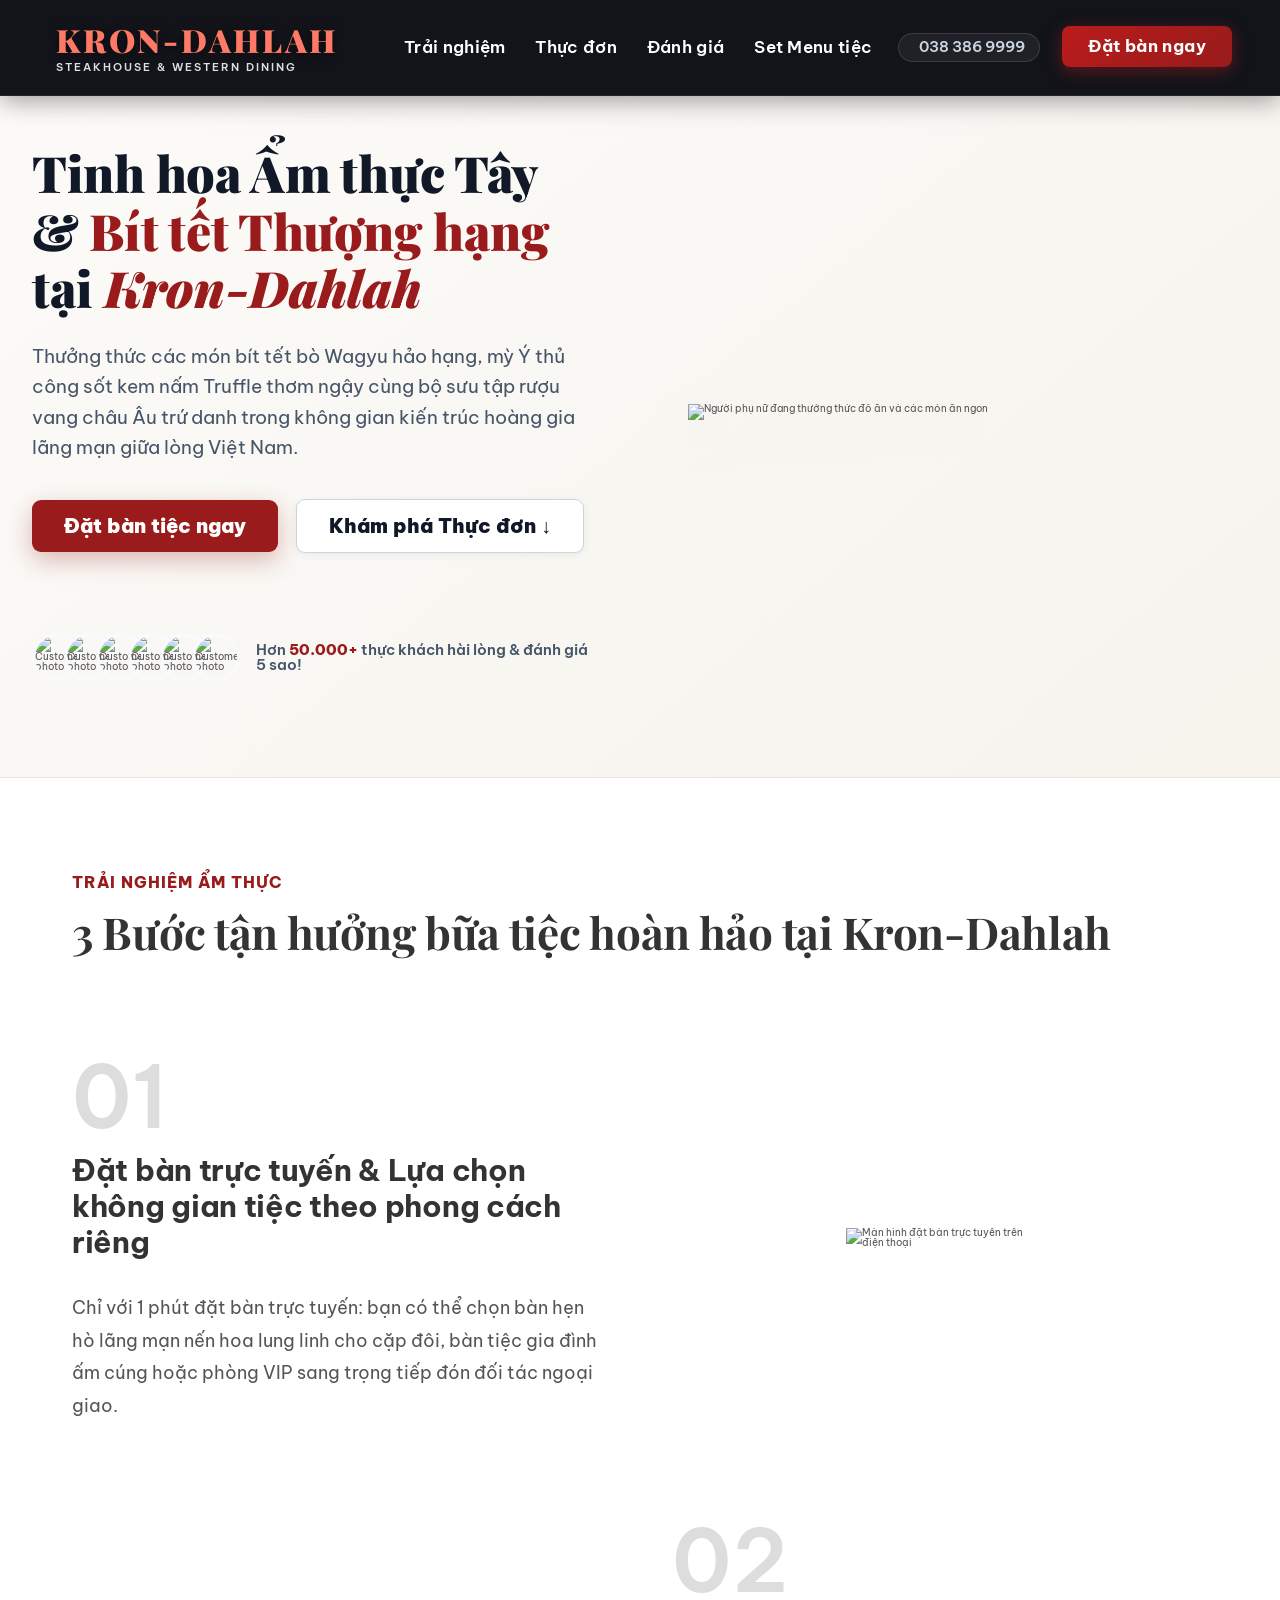
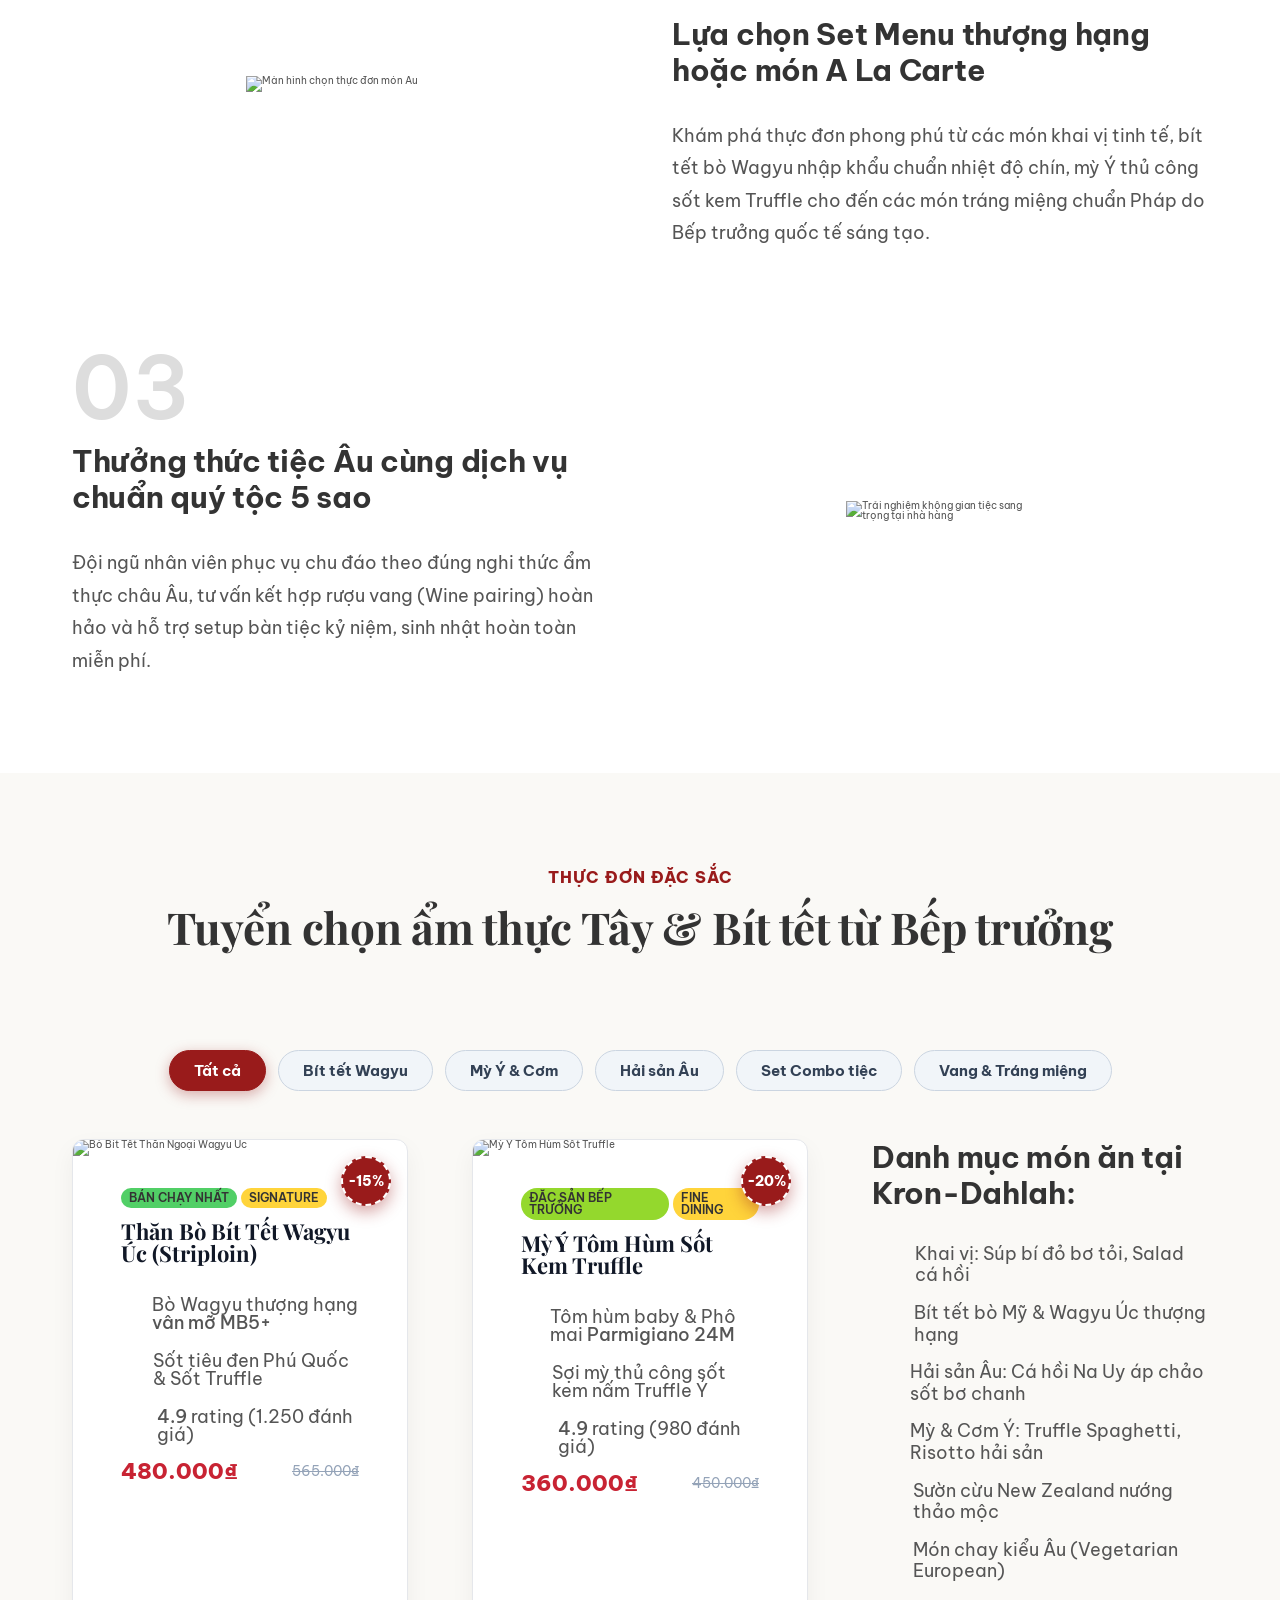
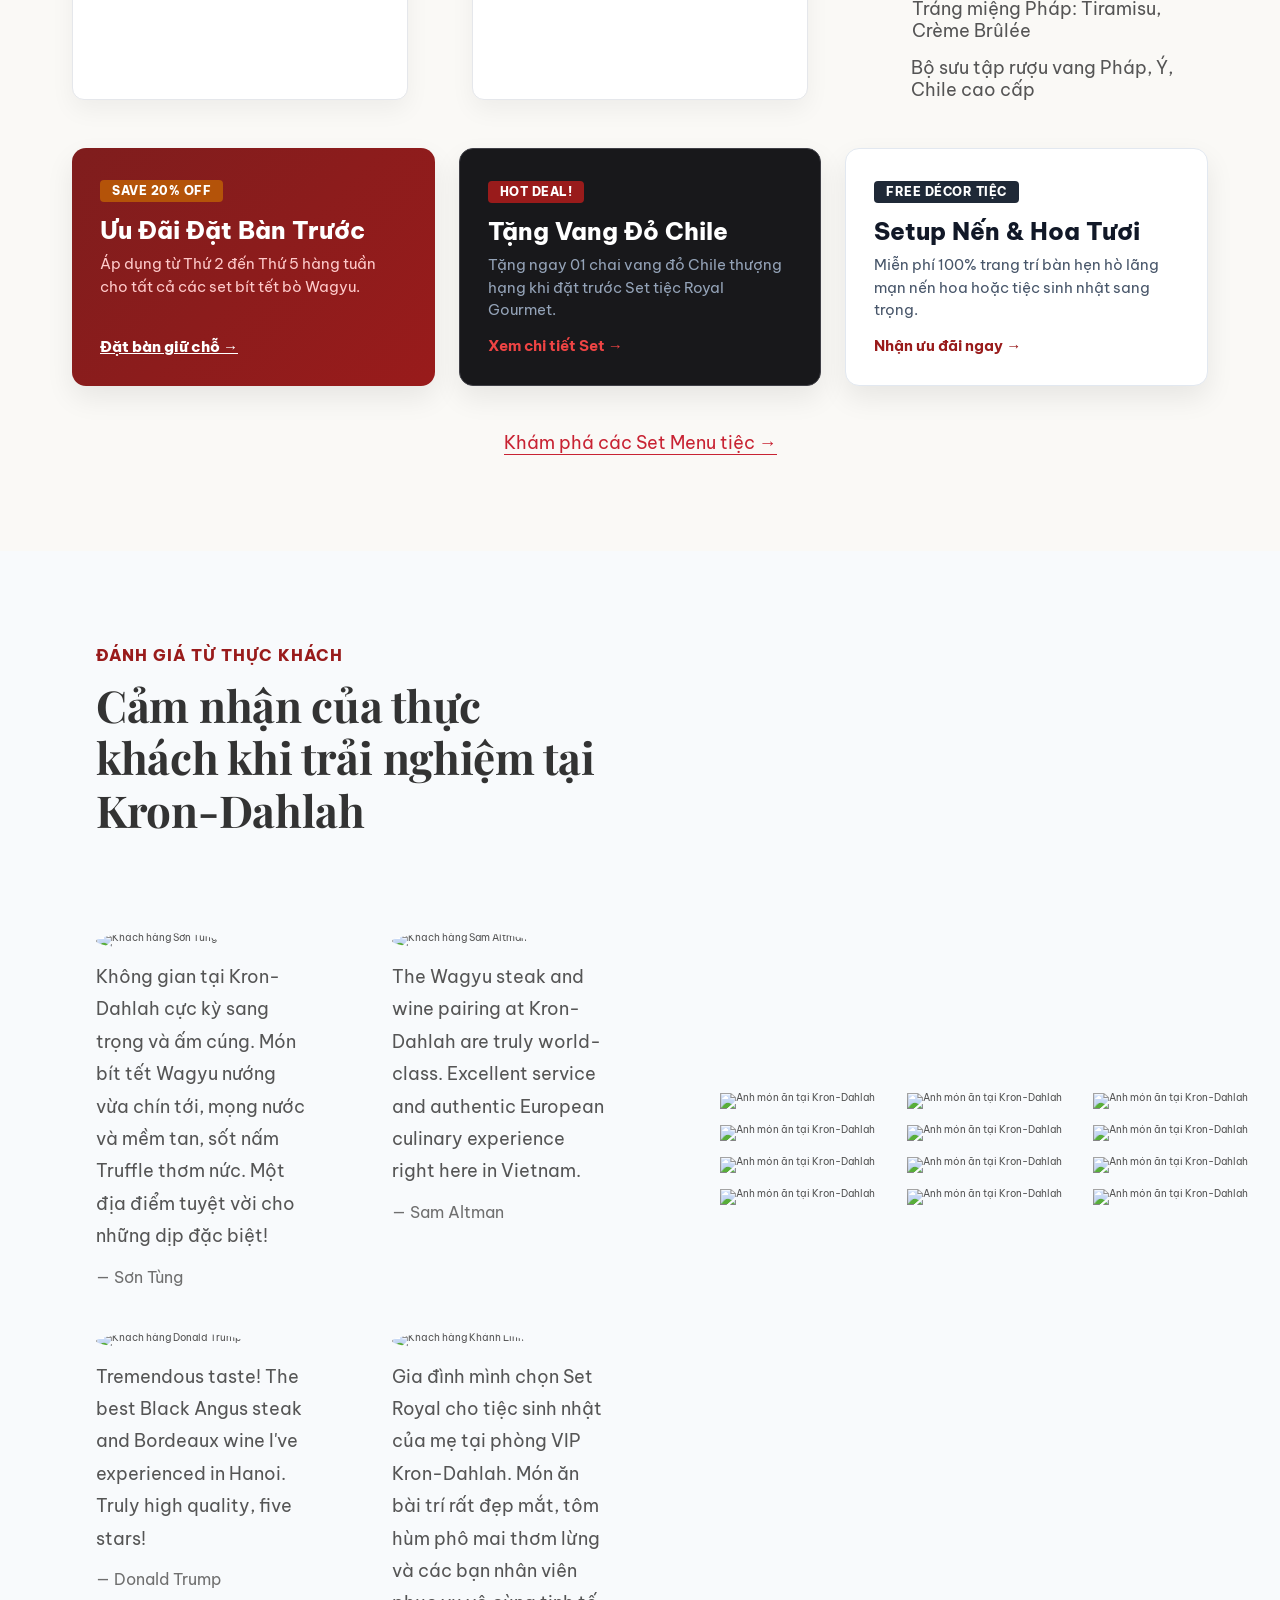
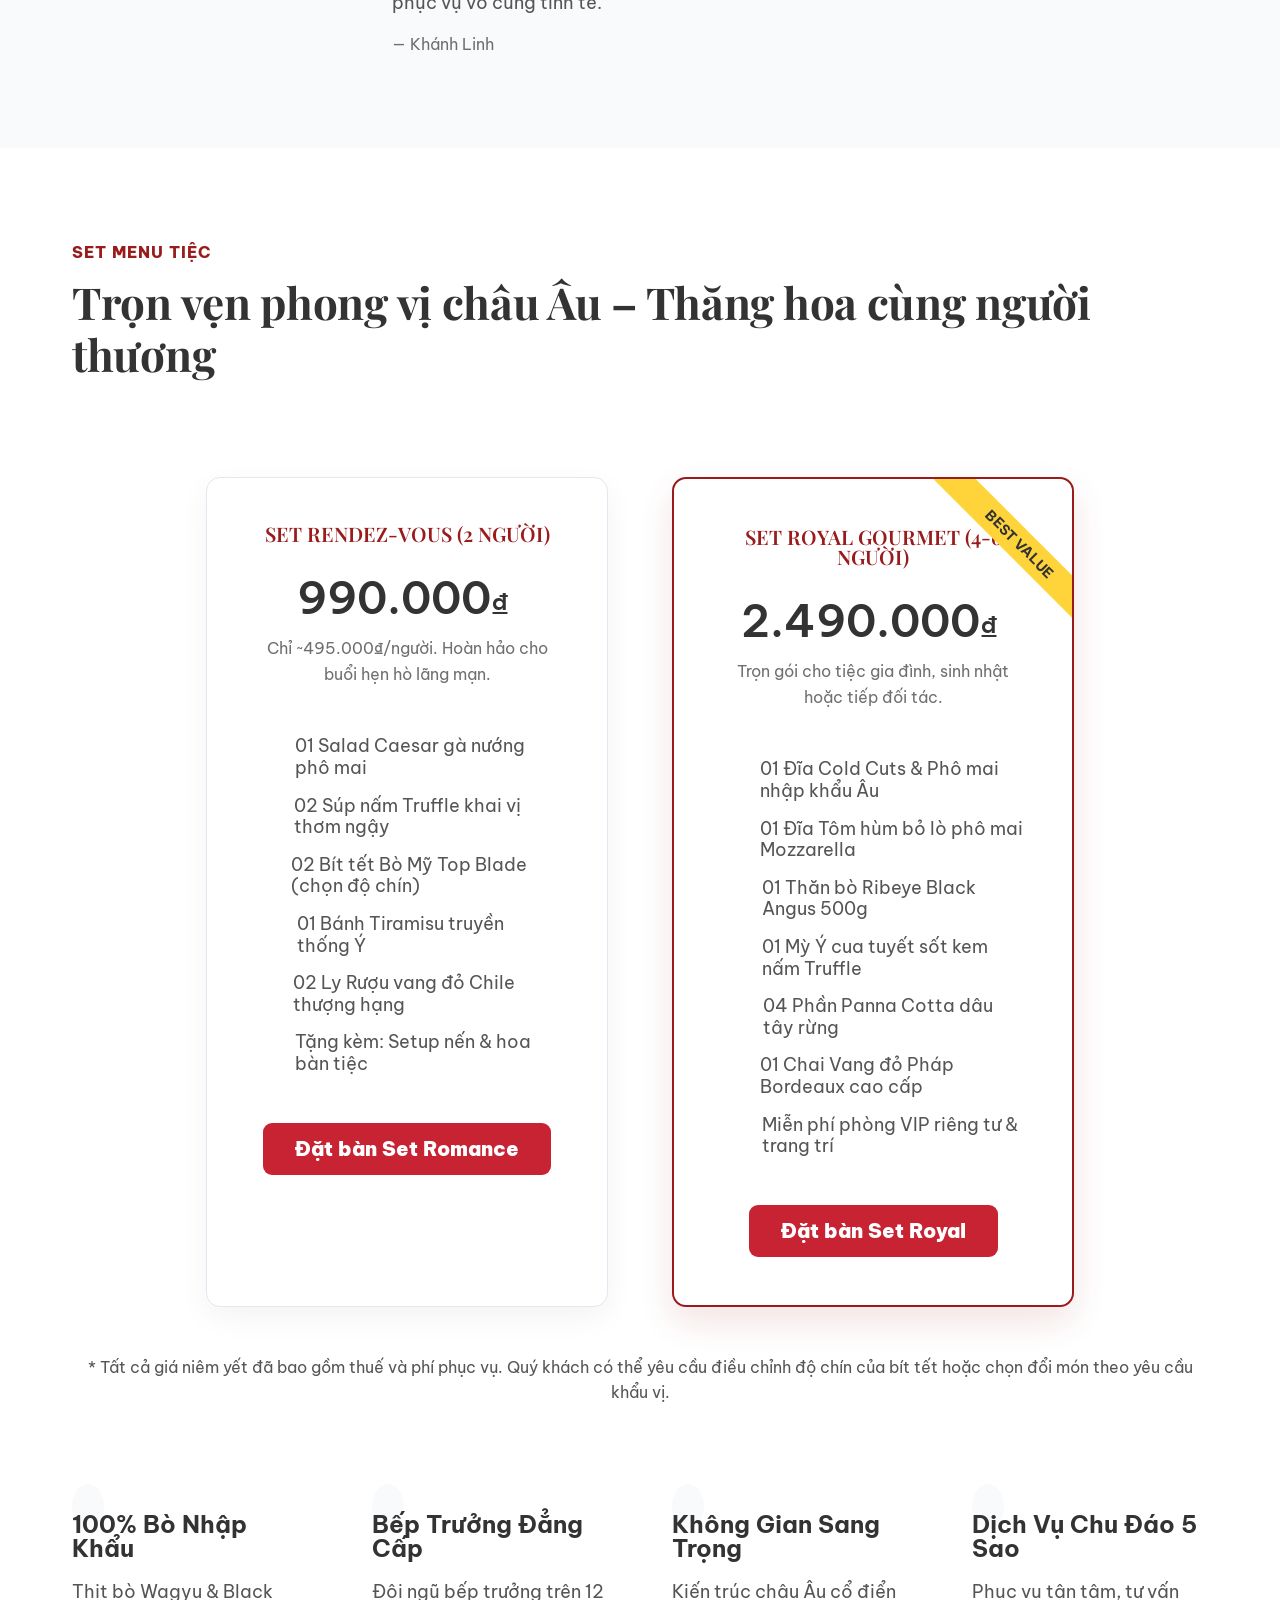
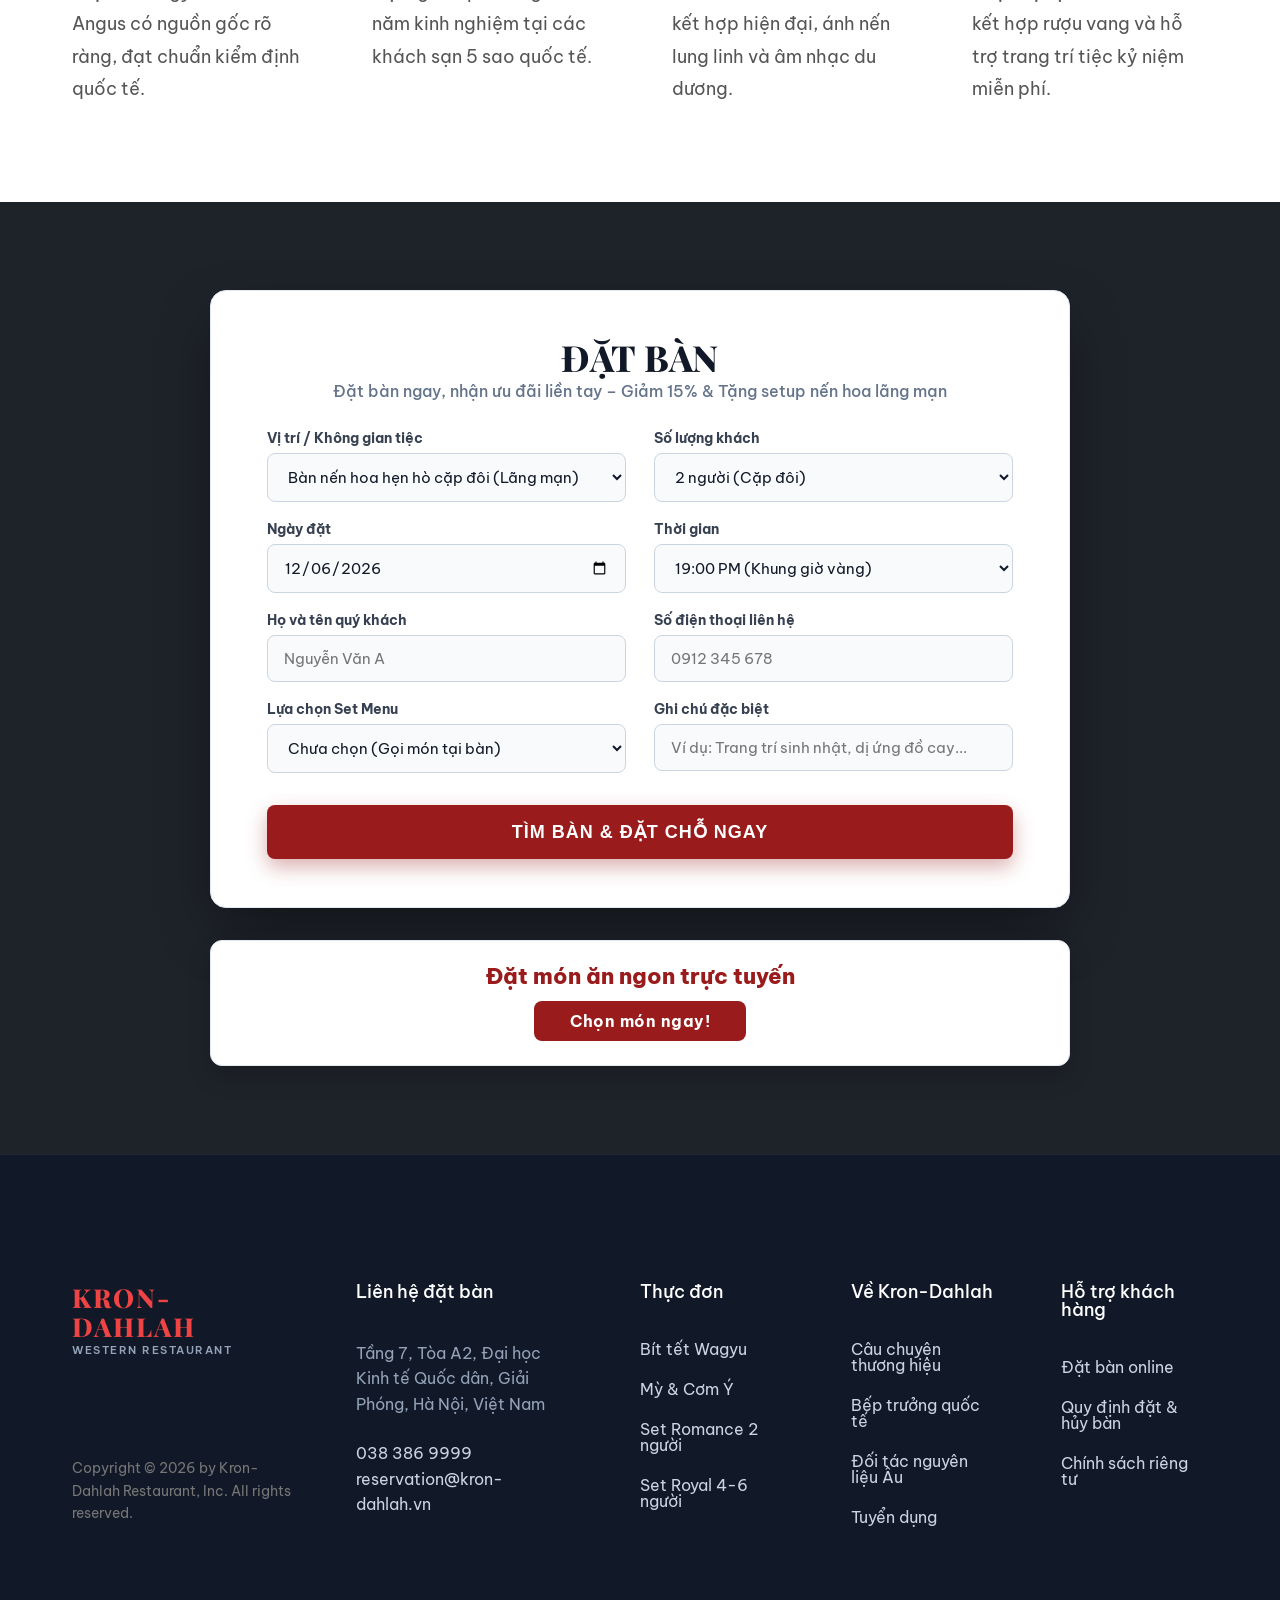
==== commit 7cf20f93: "feat: nang cap hieu ung tuong tac header, logo shimmer, scrollspy va reading progress bar" ====
--- a/index.html
+++ b/index.html
@@ -44,6 +44,7 @@
     <title>Kron-Dahlah | Nhà Hàng Ẩm Thực Tây & Bít Tết Châu Âu Cao Cấp</title>
   </head>
   <body>
+    <div class="scroll-progress-bar" id="scroll-progress"></div>
     <header class="header">
       <a href="#" class="logo-brand">
         <span class="brand-name">Kron-Dahlah</span>
@@ -53,14 +54,18 @@
         <ul class="main-nav-list">
           <li><a class="main-nav-link" href="#how">Trải nghiệm</a></li>
           <li><a class="main-nav-link" href="#meals">Thực đơn</a></li>
+          <li><a class="main-nav-link" href="#testimonials">Đánh giá</a></li>
+          <li><a class="main-nav-link" href="#pricing">Set Menu tiệc</a></li>
           <li>
-            <a class="main-nav-link" href="#testimonials">Đánh giá</a>
+            <a href="tel:0383869999" class="header-hotline">
+              <ion-icon class="hotline-icon" name="call-outline"></ion-icon>
+              <span>038 386 9999</span>
+            </a>
           </li>
-          <li><a class="main-nav-link" href="#pricing">Set Menu tiệc</a></li>
-          <li><a class="main-nav-link nav-cta" href="#cta">Đặt bàn ngay</a></li>
+          <li><a class="main-nav-link nav-cta" id="btn-header-booking" href="#cta">Đặt bàn ngay</a></li>
         </ul>
       </nav>
-<!-- button for mobile -->
+      <!-- button for mobile -->
       <button class="btn-mobile-nav">
         <ion-icon class="icon-mobile-nav" name="menu-outline"></ion-icon>
         <ion-icon class="icon-mobile-nav" name="close-outline"></ion-icon>
--- a/css/style.css
+++ b/css/style.css
@@ -26,6 +26,7 @@
 }
 
 .logo-brand .brand-name {
+  white-space: nowrap;
   font-size: 2.8rem;
   font-weight: 800;
   letter-spacing: 2px;
@@ -83,6 +84,9 @@
   font-weight: 700;
 }
 
+.main-nav-link {
+  white-space: nowrap;
+}
 .main-nav-link:link,
 .main-nav-link:visited {
   display: inline-block;
@@ -582,7 +586,7 @@
 .cta-form {
   display: grid;
   grid-template-columns: 1fr 1fr;
-  column-gap: 3.2rem;
+  column-gap: 2.2rem;
   row-gap: 2.4rem;
 }
 
@@ -708,10 +712,13 @@
 }
 
 /* Header sang trọng, sáng sủa */
+/* Header phong cách Dark Glassmorphism sang trọng như ảnh */
 .header {
-  background-color: #ffffff !important;
-  border-bottom: 1px solid #f1f5f9;
-  box-shadow: 0 4px 20px rgba(0, 0, 0, 0.04);
+  background-color: #12141a !important;
+  border-bottom: 1px solid rgba(255, 255, 255, 0.08) !important;
+  box-shadow: 0 4px 25px rgba(0, 0, 0, 0.4) !important;
+  transition: all 0.35s cubic-bezier(0.4, 0, 0.2, 1);
+  z-index: 1000;
 }
 
 .logo-brand {
@@ -722,6 +729,7 @@
 }
 
 .logo-brand .brand-name {
+  white-space: nowrap;
   font-size: 3.2rem;
   font-weight: 900;
   letter-spacing: 2.5px;
@@ -738,6 +746,9 @@
   margin-top: 2px;
 }
 
+.main-nav-link {
+  white-space: nowrap;
+}
 .main-nav-link:link,
 .main-nav-link:visited {
   color: #1f2937 !important; /* Ghi đen sắc sảo */
@@ -1333,3 +1344,271 @@
   border-radius: 8px;
   cursor: pointer;
 }
+
+
+/* ========================================================== */
+/* HIỆU ỨNG TƯƠNG TÁC CAO CẤP CHO HEADER VÀ CÁC MỤC TRÊN ẢNH */
+/* ========================================================== */
+
+/* 1. Thanh tiến trình cuộn trang ở đỉnh (Reading Progress Bar) */
+.scroll-progress-bar {
+  position: fixed;
+  top: 0;
+  left: 0;
+  height: 3px;
+  width: 0%;
+  background: linear-gradient(90deg, #b91c1c, #ef4444, #ff7a66);
+  box-shadow: 0 0 10px rgba(239, 68, 68, 0.8);
+  z-index: 9999;
+  transition: width 0.1s ease-out;
+}
+
+/* 2. Sticky Glassmorphism Header */
+body.sticky .header {
+  background-color: rgba(18, 20, 26, 0.94) !important;
+  backdrop-filter: blur(16px);
+  -webkit-backdrop-filter: blur(16px);
+  height: 7.6rem !important;
+  border-bottom: 1px solid rgba(255, 255, 255, 0.1) !important;
+  box-shadow: 0 10px 30px rgba(0, 0, 0, 0.5) !important;
+}
+
+/* 3. Logo KRON-DAHLAH & Hiệu ứng ánh sáng lấp lánh (Shimmer & Glow) */
+.logo-brand {
+  position: relative;
+  display: flex;
+  flex-direction: column;
+  text-decoration: none;
+  line-height: 1.15;
+  transition: transform 0.3s ease;
+  overflow: hidden;
+  padding: 4px 8px;
+  border-radius: 6px;
+}
+
+.logo-brand:hover {
+  transform: scale(1.03);
+}
+
+.logo-brand .brand-name {
+  white-space: nowrap;
+  font-family: "Playfair Display", Georgia, serif !important;
+  font-size: 3.2rem;
+  font-weight: 900;
+  letter-spacing: 2.8px;
+  color: #ff7a66 !important; /* Màu cam san hô / đỏ hồng ấm áp quý tộc như ảnh */
+  text-transform: uppercase;
+  position: relative;
+  transition: all 0.3s ease;
+  text-shadow: 0 2px 8px rgba(0, 0, 0, 0.5);
+}
+
+.logo-brand:hover .brand-name {
+  color: #ff8e7d !important;
+  text-shadow: 0 0 16px rgba(255, 122, 102, 0.7);
+}
+
+/* Hiệu ứng tia sáng quét ngang logo khi hover (Shimmer beam) */
+.logo-brand::before {
+  content: "";
+  position: absolute;
+  top: 0;
+  left: -120%;
+  width: 80%;
+  height: 100%;
+  background: linear-gradient(
+    120deg,
+    transparent 0%,
+    rgba(255, 255, 255, 0.35) 50%,
+    transparent 100%
+  );
+  transform: skewX(-25deg);
+  transition: none;
+}
+
+.logo-brand:hover::before {
+  left: 150%;
+  transition: left 0.85s cubic-bezier(0.4, 0, 0.2, 1);
+}
+
+.logo-brand .brand-sub {
+  font-size: 1.05rem;
+  font-weight: 600;
+  letter-spacing: 2px;
+  color: #f1f5f9 !important; /* Trắng sáng rõ ràng */
+  text-transform: uppercase;
+  margin-top: 3px;
+  opacity: 0.9;
+  transition: opacity 0.3s;
+}
+
+.logo-brand:hover .brand-sub {
+  opacity: 1;
+  color: #ffffff !important;
+}
+
+/* 4. Menu Liên kết & Hiệu ứng gạch chân mở rộng mượt mà (Animated Slide Underline) */
+.main-nav-list {
+  display: flex;
+  align-items: center;
+  gap: 2.2rem;
+}
+
+.main-nav-link {
+  white-space: nowrap;
+}
+.main-nav-link:link,
+.main-nav-link:visited {
+  position: relative;
+  color: #ffffff !important; /* Trắng sáng như trong ảnh */
+  font-weight: 600;
+  font-size: 1.65rem;
+  padding: 0.8rem 0.4rem;
+  transition: all 0.3s cubic-bezier(0.4, 0, 0.2, 1);
+  letter-spacing: 0.3px;
+}
+
+/* Thanh chỉ báo trượt dưới liên kết */
+.main-nav-link:not(.nav-cta)::after {
+  content: "";
+  position: absolute;
+  bottom: -4px;
+  left: 50%;
+  width: 0%;
+  height: 2.5px;
+  background: linear-gradient(90deg, #ef4444, #ff7a66);
+  border-radius: 4px;
+  transition: all 0.3s cubic-bezier(0.4, 0, 0.2, 1);
+  transform: translateX(-50%);
+  box-shadow: 0 0 8px rgba(239, 68, 68, 0.6);
+}
+
+/* Hover & Active State cho Nav links */
+.main-nav-link:not(.nav-cta):hover,
+.main-nav-link:not(.nav-cta).active {
+  color: #ff7a66 !important;
+  transform: translateY(-2px);
+  text-shadow: 0 0 10px rgba(255, 122, 102, 0.4);
+}
+
+.main-nav-link:not(.nav-cta):hover::after,
+.main-nav-link:not(.nav-cta).active::after {
+  width: 100%;
+}
+
+/* 5. Nút "Đặt bàn ngay" - Hiệu ứng Nhịp đập thu hút (Pulse Animation) */
+.main-nav-link.nav-cta:link,
+.main-nav-link.nav-cta:visited {
+  position: relative;
+  background: linear-gradient(135deg, #b91c1c 0%, #991b1b 100%) !important;
+  color: #ffffff !important;
+  font-weight: 700;
+  font-size: 1.65rem;
+  padding: 1.2rem 2.6rem;
+  border-radius: 8px;
+  letter-spacing: 0.4px;
+  box-shadow: 0 4px 16px rgba(185, 28, 28, 0.45) !important;
+  transition: all 0.3s cubic-bezier(0.4, 0, 0.2, 1);
+  overflow: hidden;
+  animation: pulse-border 2.5s infinite;
+}
+
+@keyframes pulse-border {
+  0% {
+    box-shadow: 0 0 0 0 rgba(239, 68, 68, 0.7), 0 4px 16px rgba(185, 28, 28, 0.45);
+  }
+  70% {
+    box-shadow: 0 0 0 10px rgba(239, 68, 68, 0), 0 6px 20px rgba(185, 28, 28, 0.3);
+  }
+  100% {
+    box-shadow: 0 0 0 0 rgba(239, 68, 68, 0), 0 4px 16px rgba(185, 28, 28, 0.45);
+  }
+}
+
+.main-nav-link.nav-cta:hover,
+.main-nav-link.nav-cta:active {
+  background: linear-gradient(135deg, #dc2626 0%, #b91c1c 100%) !important;
+  transform: translateY(-3px) scale(1.03);
+  box-shadow: 0 8px 25px rgba(239, 68, 68, 0.6) !important;
+  animation: none;
+}
+
+/* Ánh sáng quét qua nút khi hover */
+.main-nav-link.nav-cta::before {
+  content: "";
+  position: absolute;
+  top: 0;
+  left: -100%;
+  width: 50%;
+  height: 100%;
+  background: linear-gradient(
+    120deg,
+    transparent 0%,
+    rgba(255, 255, 255, 0.35) 50%,
+    transparent 100%
+  );
+  transform: skewX(-20deg);
+  transition: none;
+}
+
+.main-nav-link.nav-cta:hover::before {
+  left: 170%;
+  transition: left 0.75s ease-in-out;
+}
+
+/* 6. Nút Hotline trong Header */
+.header-hotline {
+  display: flex;
+  align-items: center;
+  gap: 0.6rem;
+  color: #cbd5e1;
+  text-decoration: none;
+  font-size: 1.45rem;
+  font-weight: 600;
+  padding: 0.6rem 1.4rem;
+  border-radius: 20px;
+  background: rgba(255, 255, 255, 0.06);
+  border: 1px solid rgba(255, 255, 255, 0.12);
+  transition: all 0.3s;
+}
+
+.header-hotline:hover {
+  background: rgba(239, 68, 68, 0.15);
+  color: #ff7a66;
+  border-color: rgba(239, 68, 68, 0.4);
+}
+
+.header-hotline .hotline-icon {
+  font-size: 1.8rem;
+  color: #ff7a66;
+  transition: transform 0.3s;
+}
+
+.header-hotline:hover .hotline-icon {
+  animation: phone-ring 0.6s ease infinite alternate;
+}
+
+@keyframes phone-ring {
+  0% { transform: rotate(-15deg); }
+  100% { transform: rotate(15deg); }
+}
+
+/* 7. Hiệu ứng nổi bật Form đặt bàn khi click "Đặt bàn ngay" */
+@keyframes highlight-glow {
+  0% {
+    box-shadow: 0 0 0 0 rgba(239, 68, 68, 0.8);
+    border-color: #ef4444;
+  }
+  50% {
+    box-shadow: 0 0 35px 8px rgba(239, 68, 68, 0.6);
+    border-color: #ef4444;
+  }
+  100% {
+    box-shadow: 0 25px 60px -15px rgba(0, 0, 0, 0.5);
+    border-color: #e2e8f0;
+  }
+}
+
+.booking-card.highlight-focus {
+  animation: highlight-glow 2s ease-out;
+}
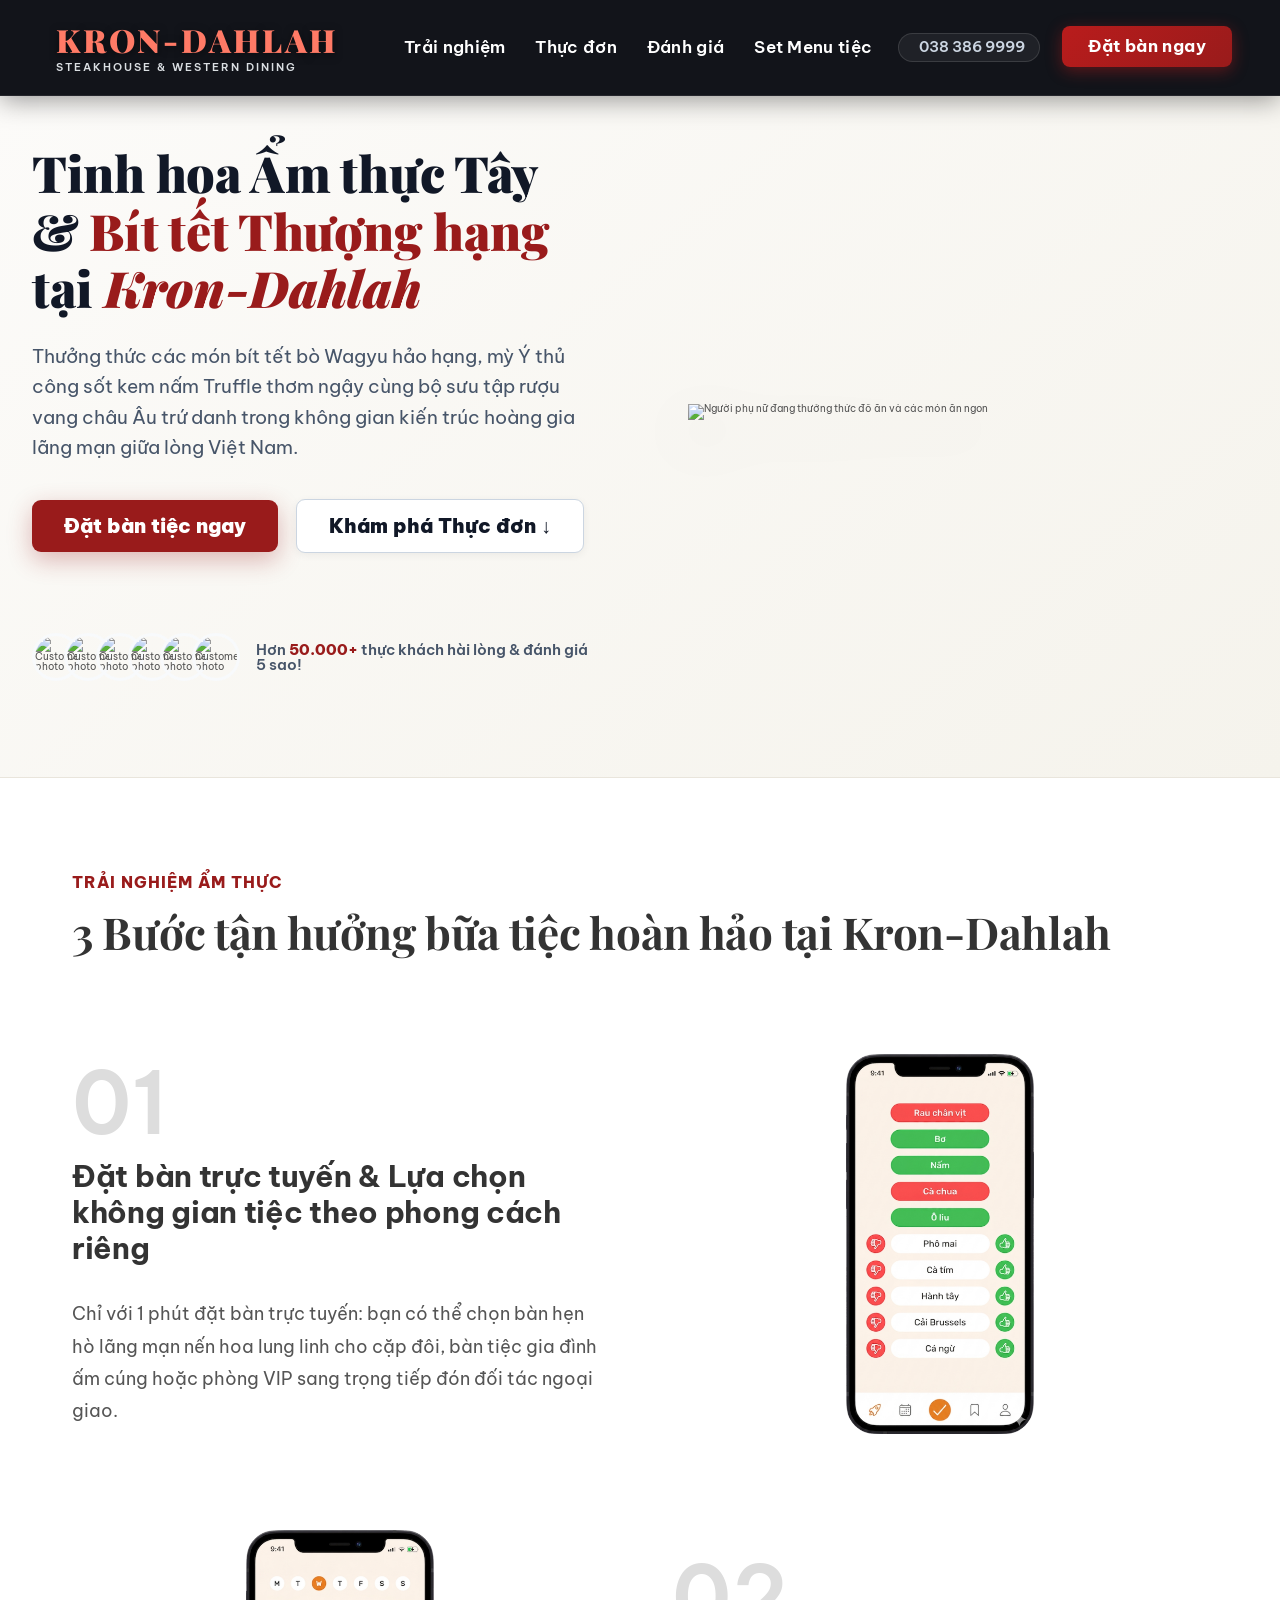
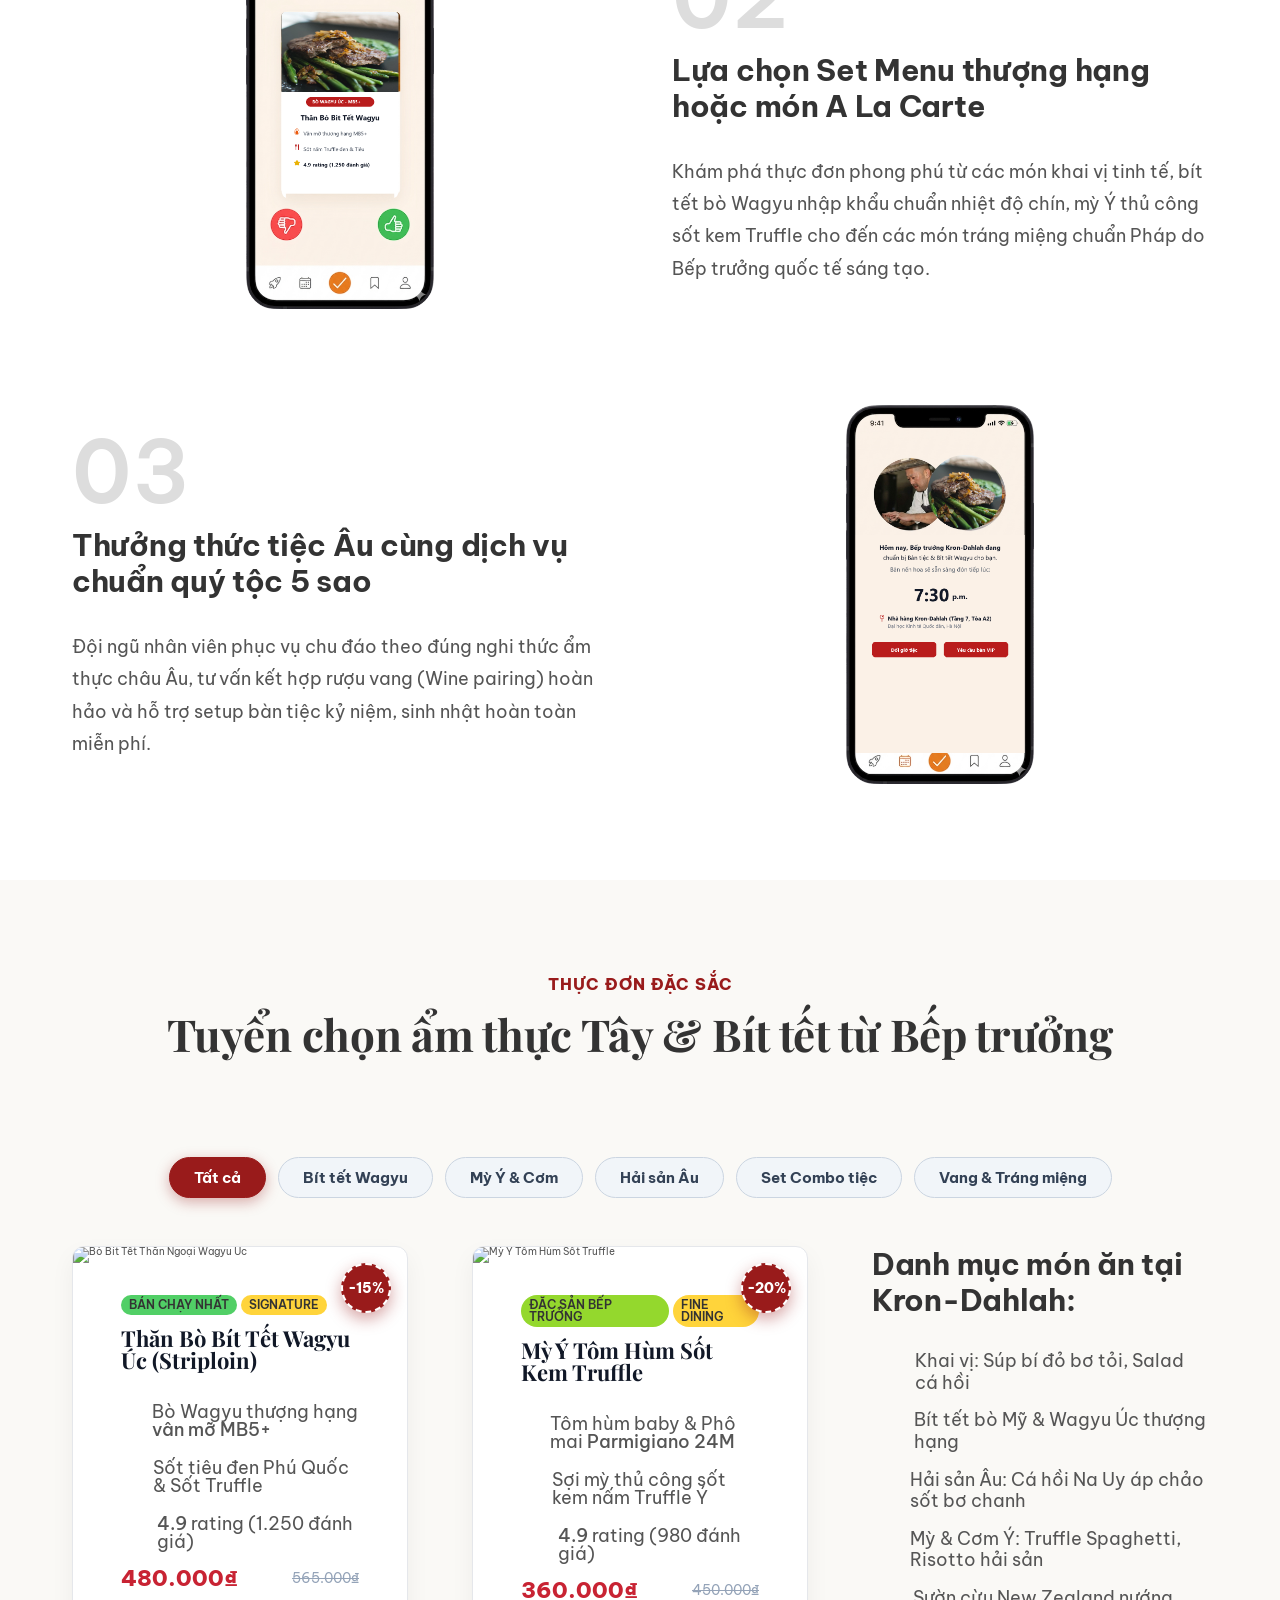
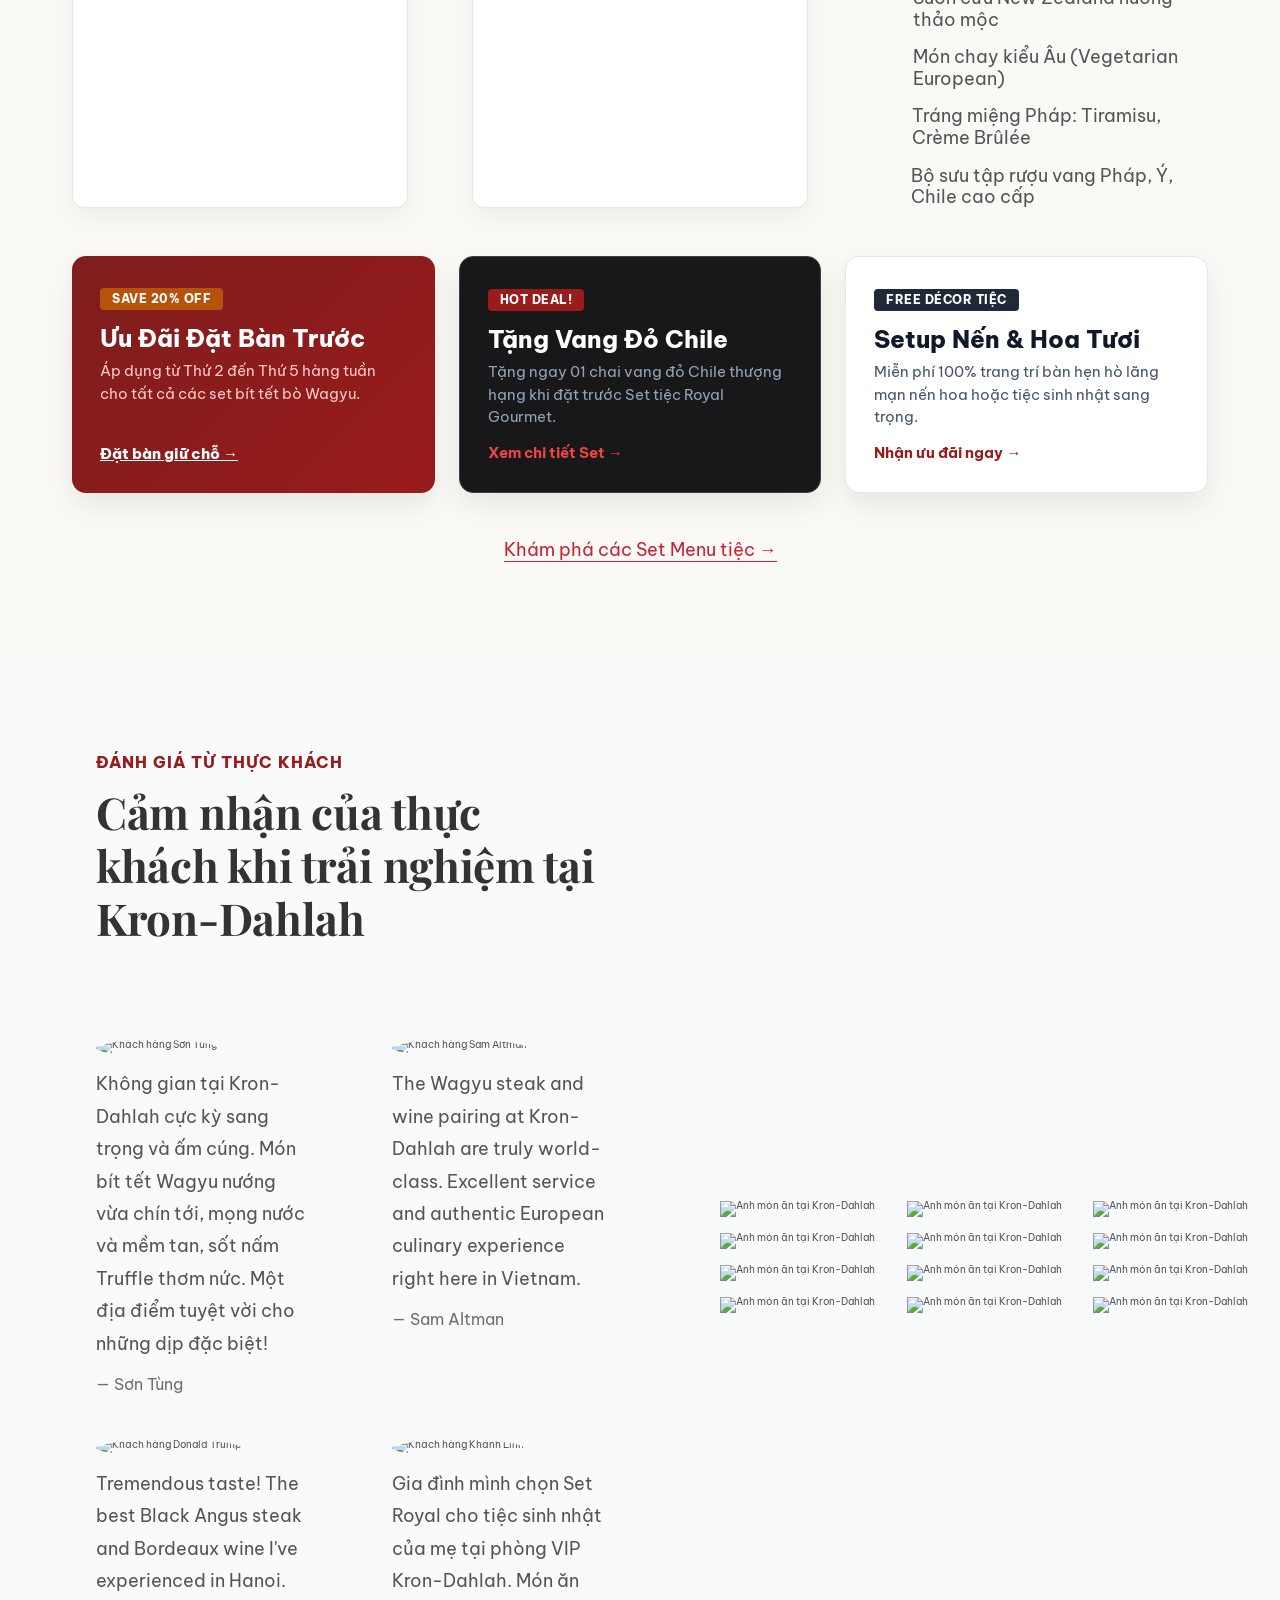
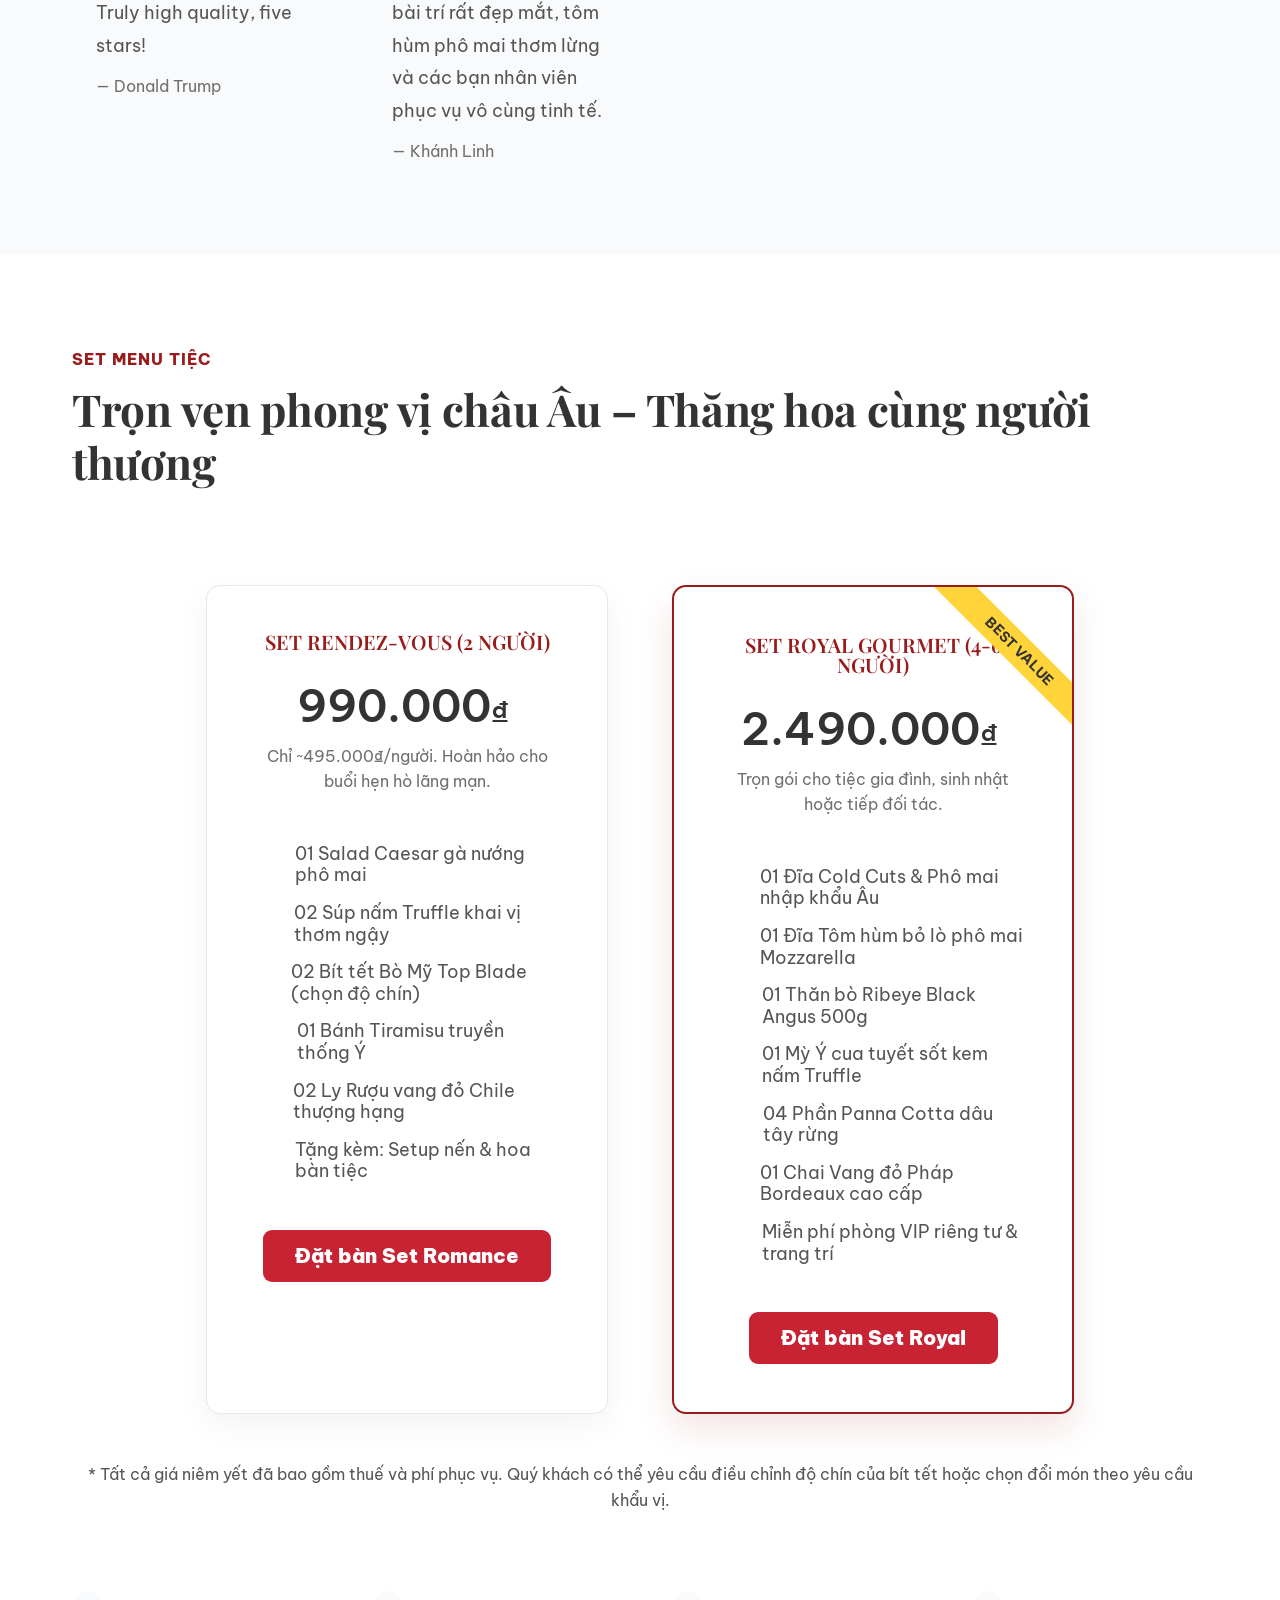
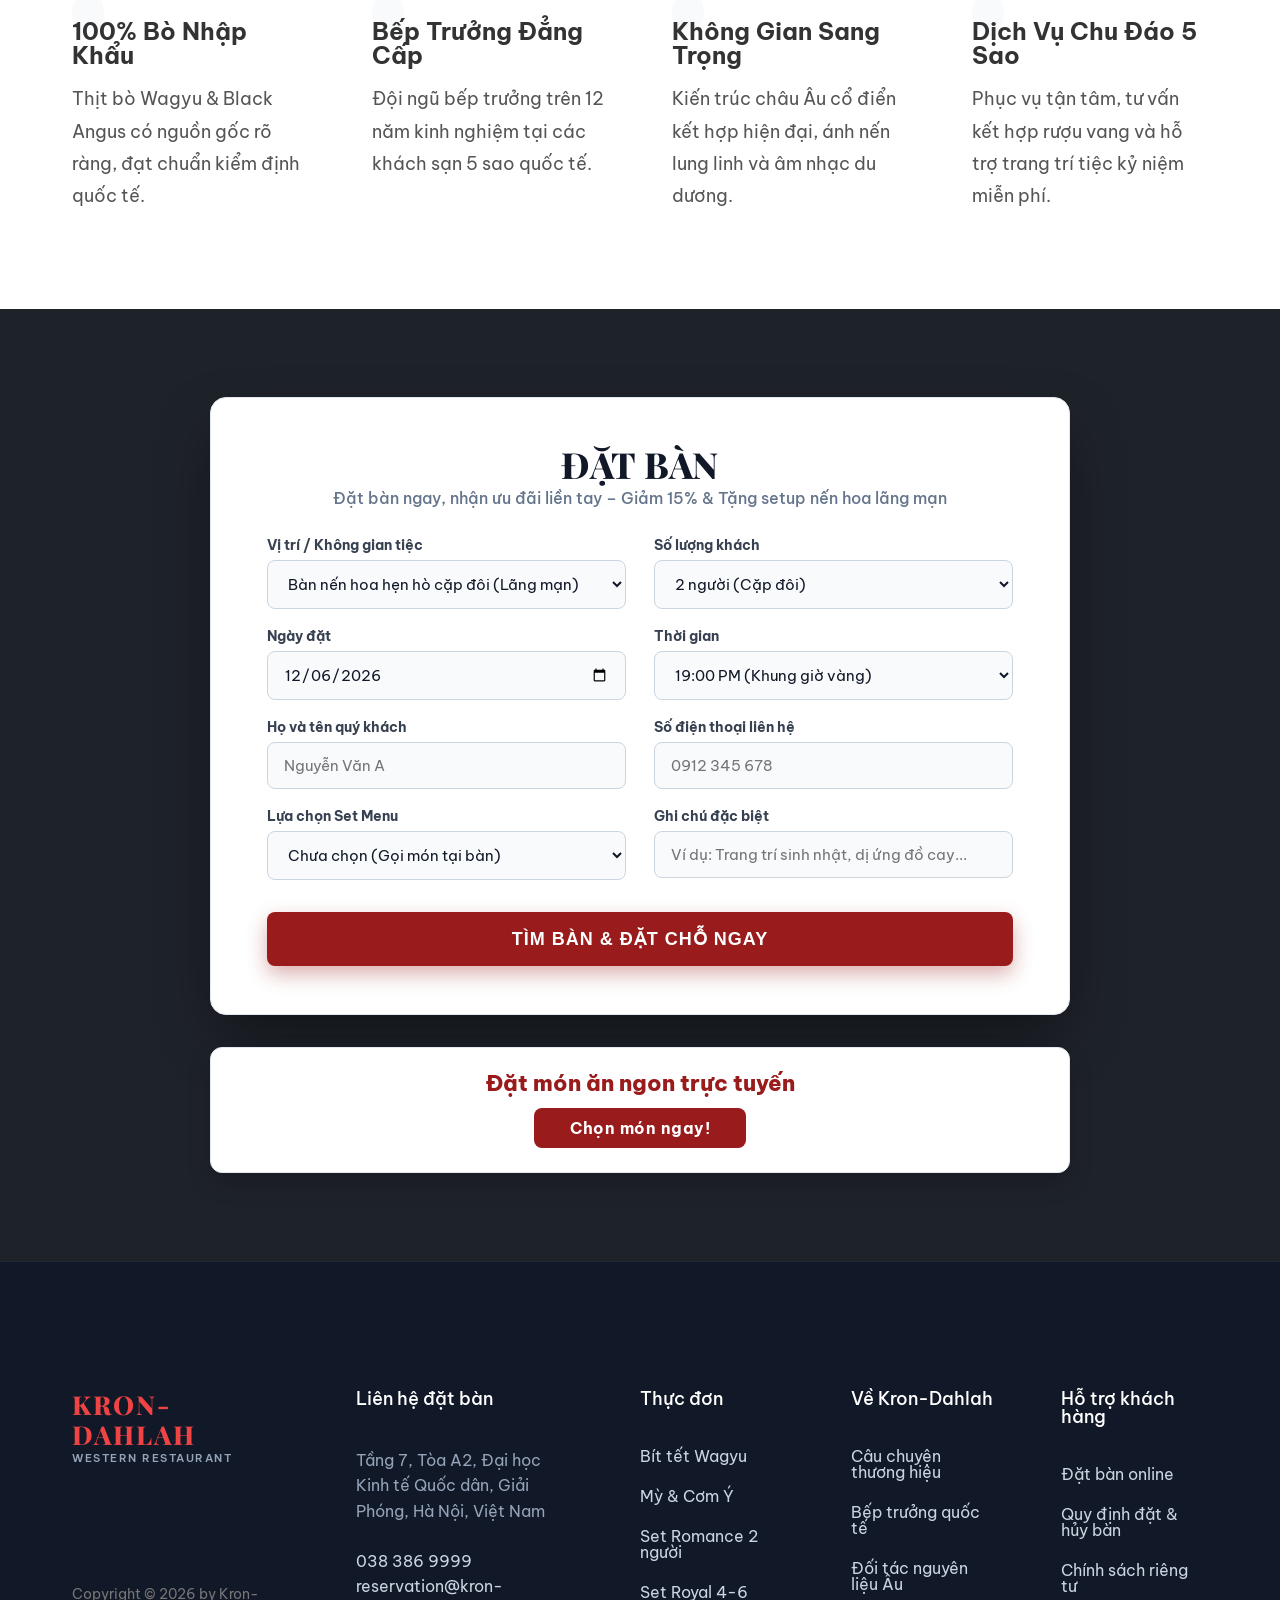
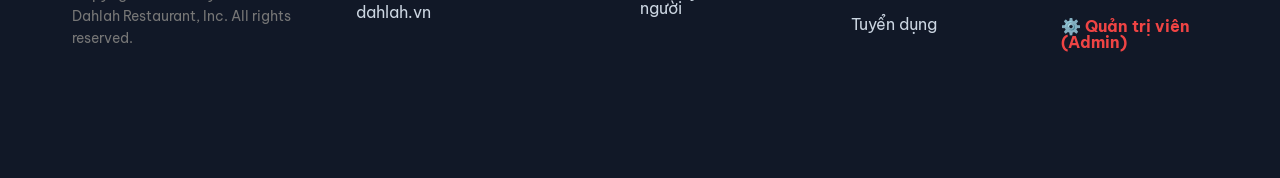
==== commit 5c1c66be: "feat: xay dung toan dien he thong Backend Flask, CSDL SQLite, RESTful API va Admin Dashboard quan tr" ====
--- a/index.html
+++ b/index.html
@@ -790,6 +790,7 @@
             <li><a class="footer-link" href="#cta">Đặt bàn online</a></li>
             <li><a class="footer-link" href="#">Quy định đặt & hủy bàn</a></li>
             <li><a class="footer-link" href="#">Chính sách riêng tư</a></li>
+            <li><a class="footer-link" href="backend/admin/index.html" target="_blank" style="color: #ef4444; font-weight: 700;">⚙️ Quản trị viên (Admin)</a></li>
           </ul>
         </nav>
       </div>
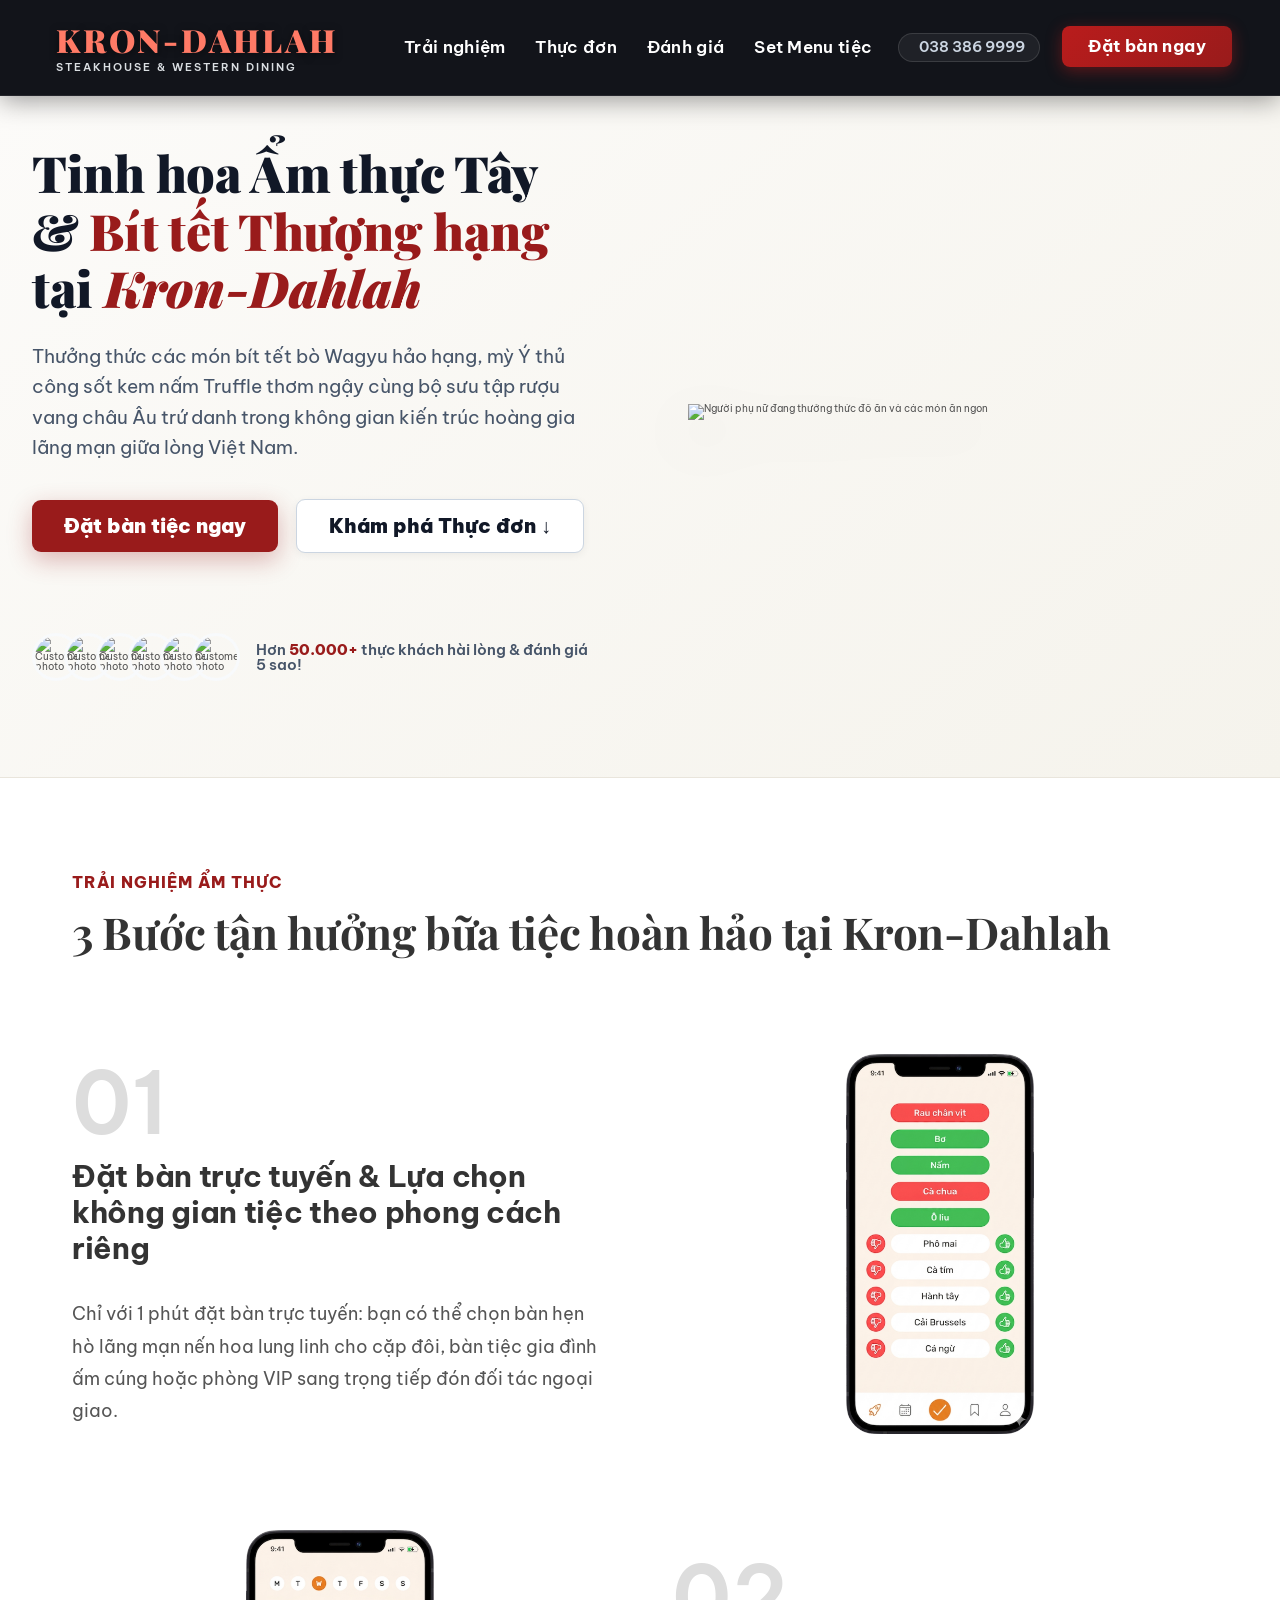
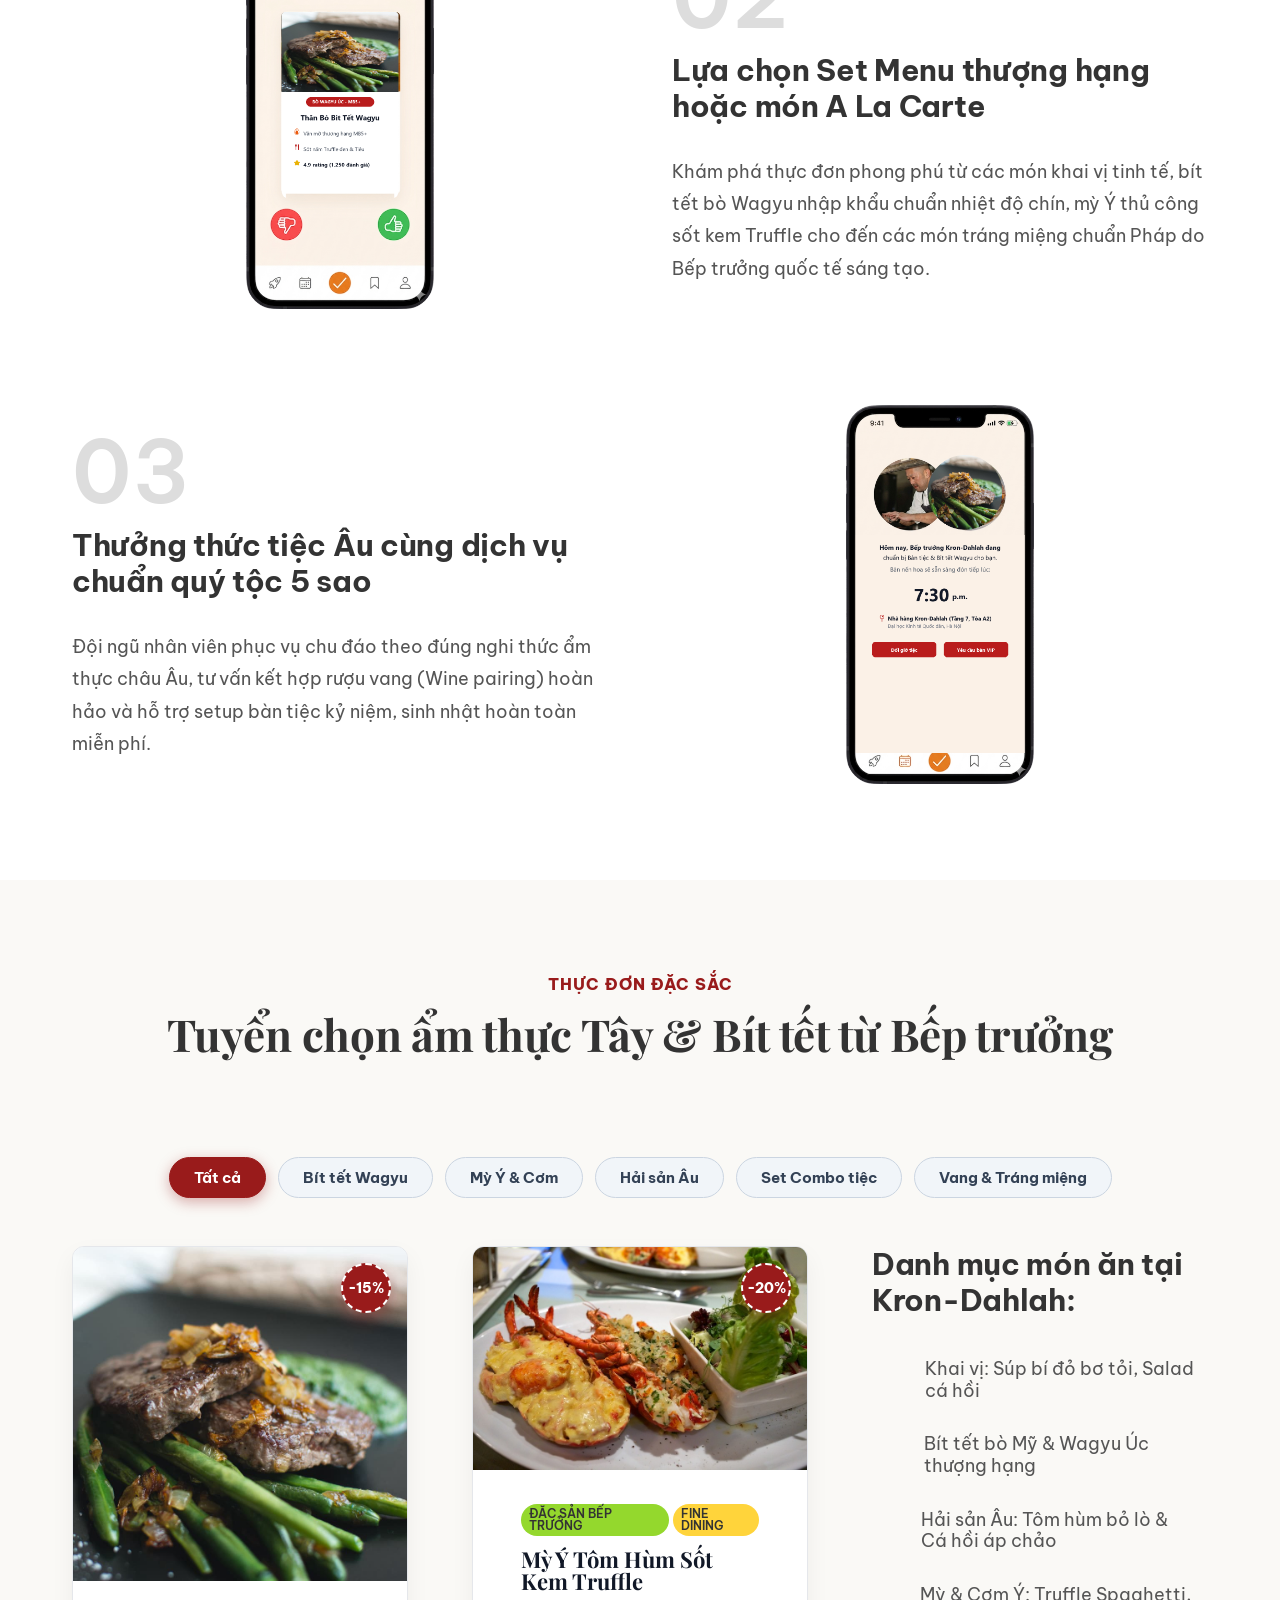
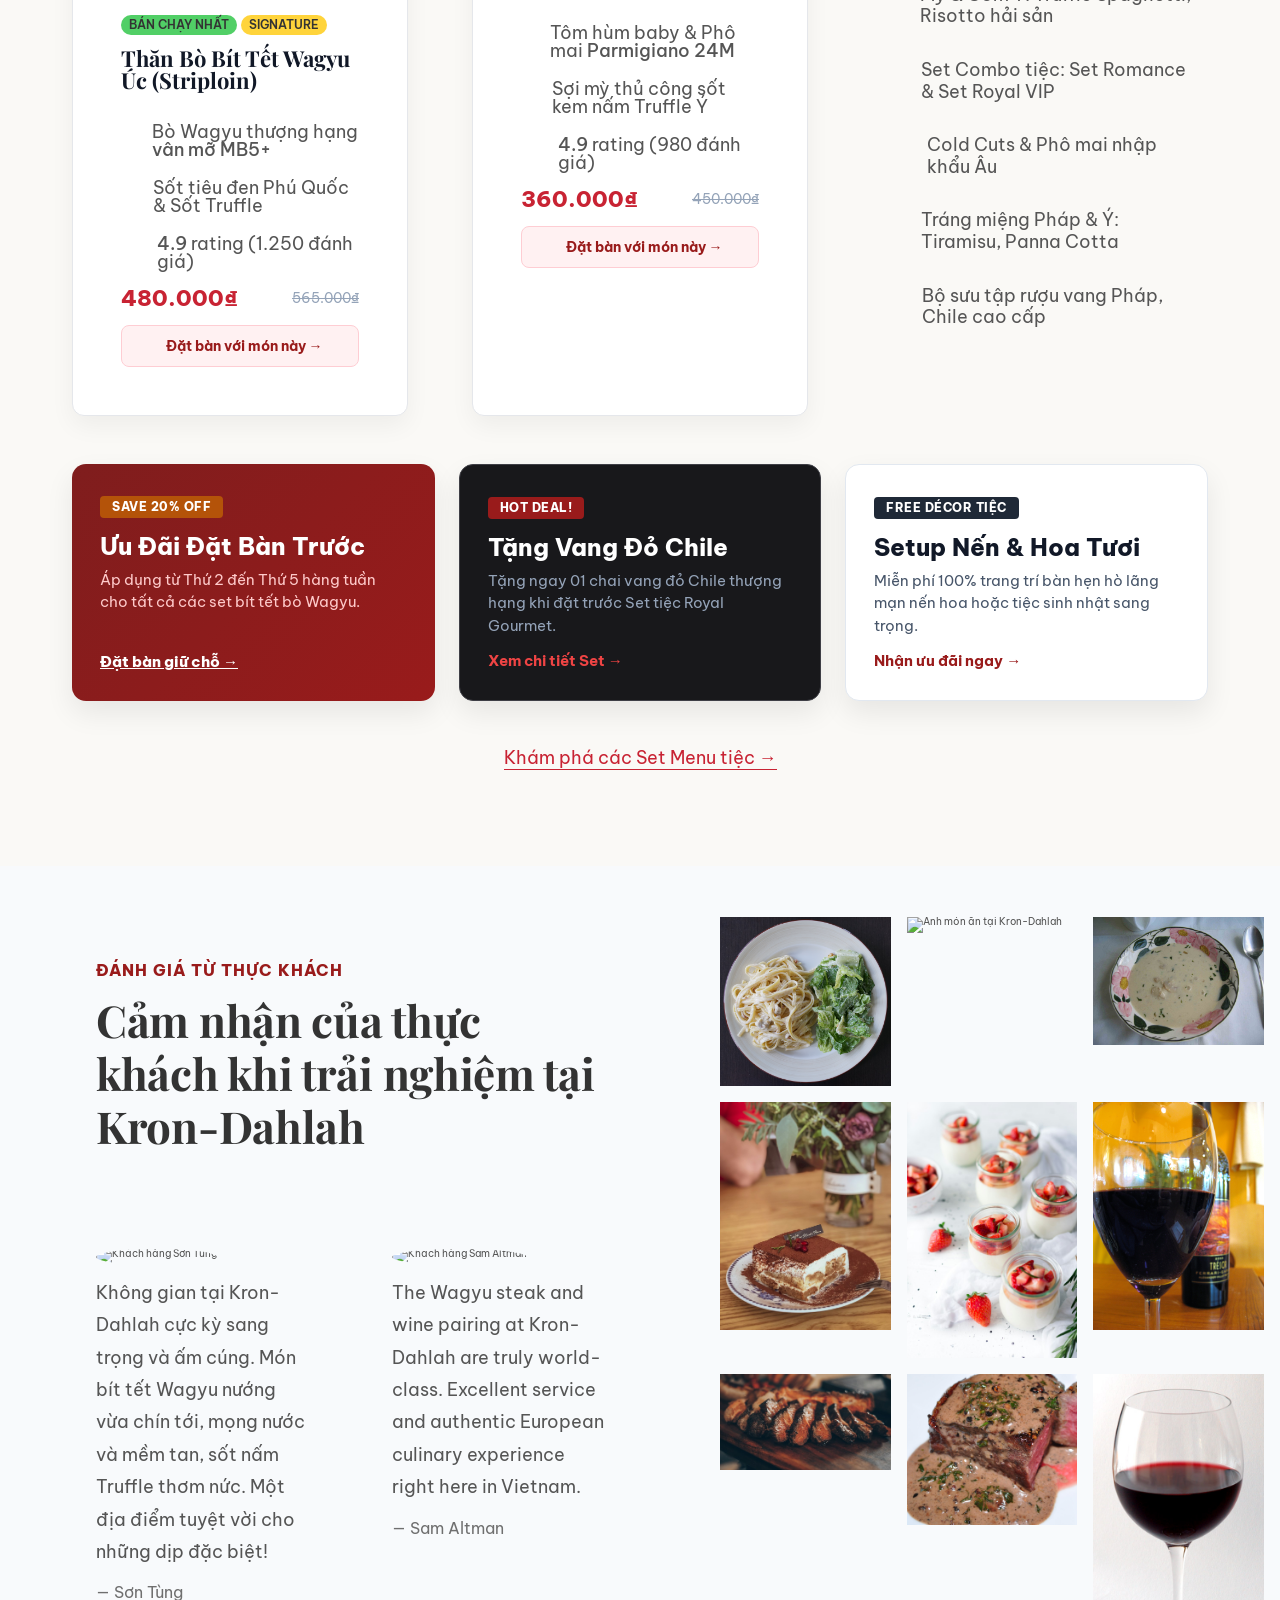
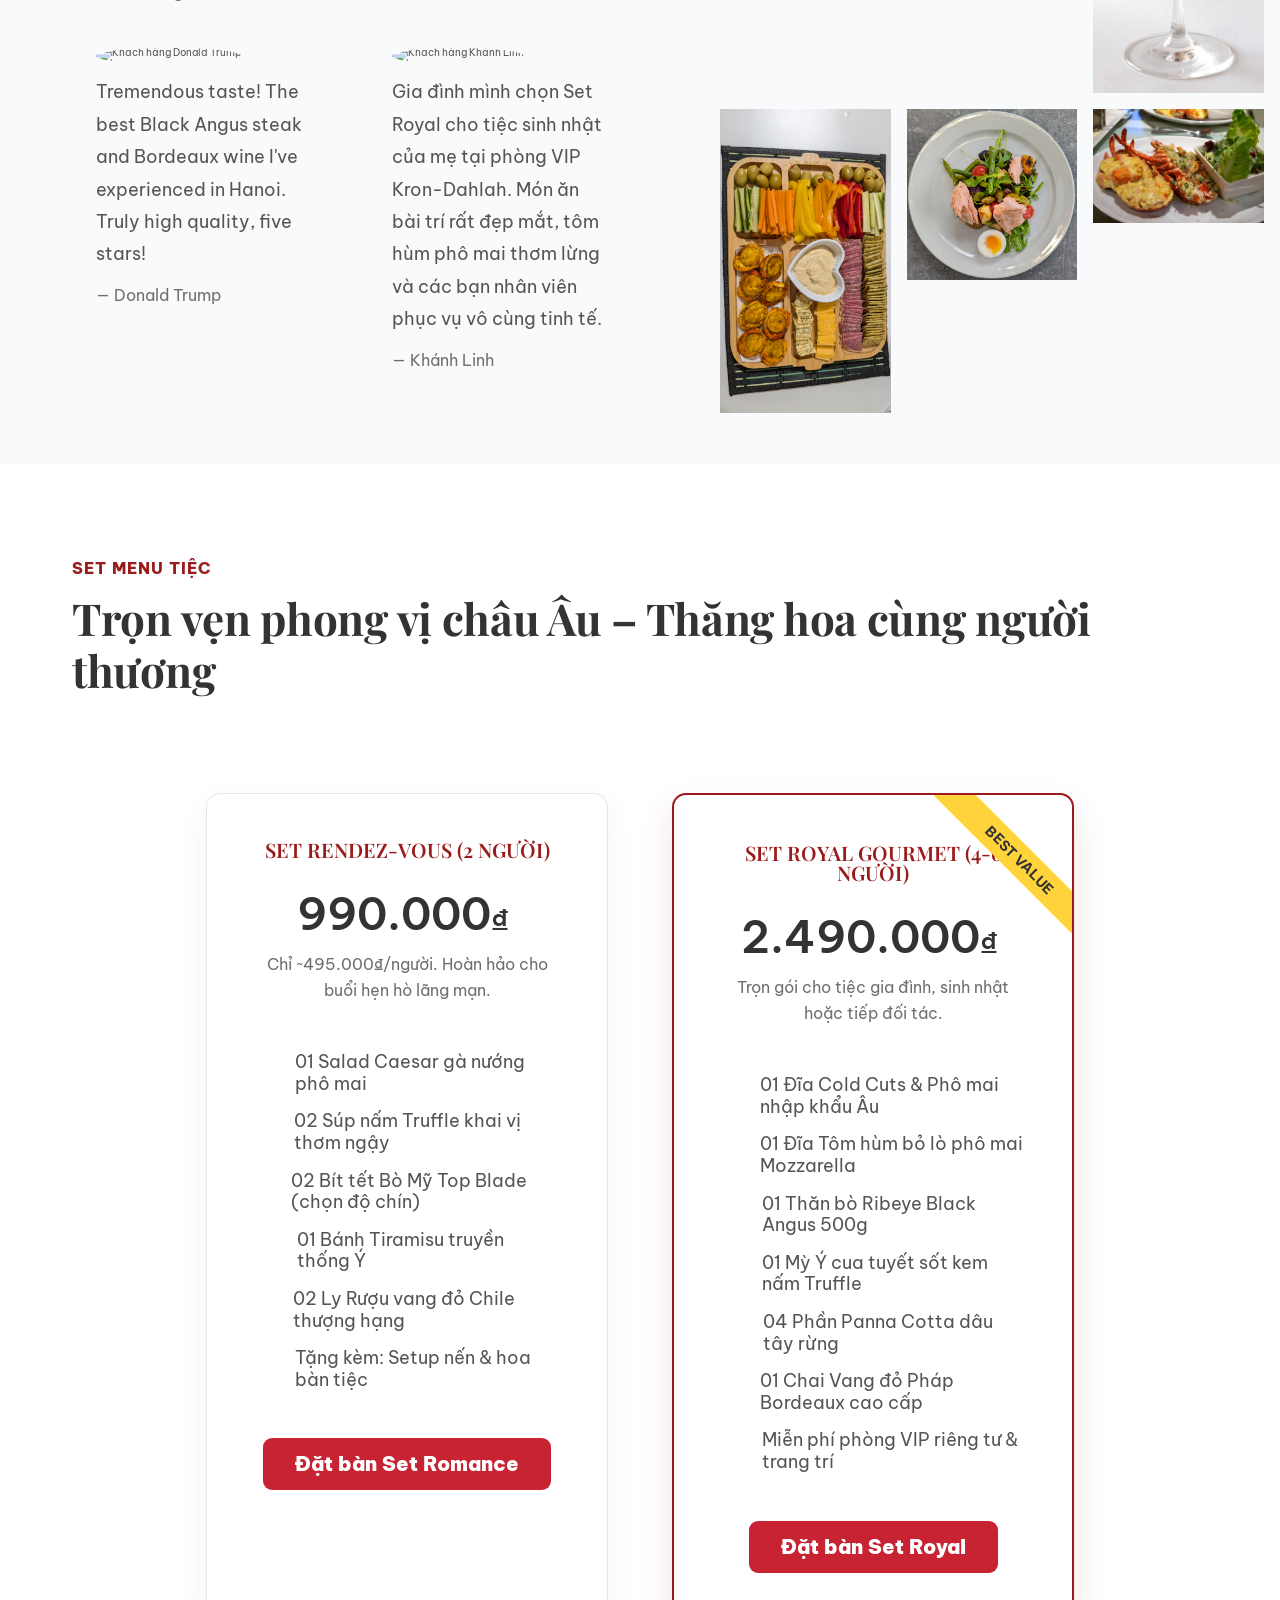
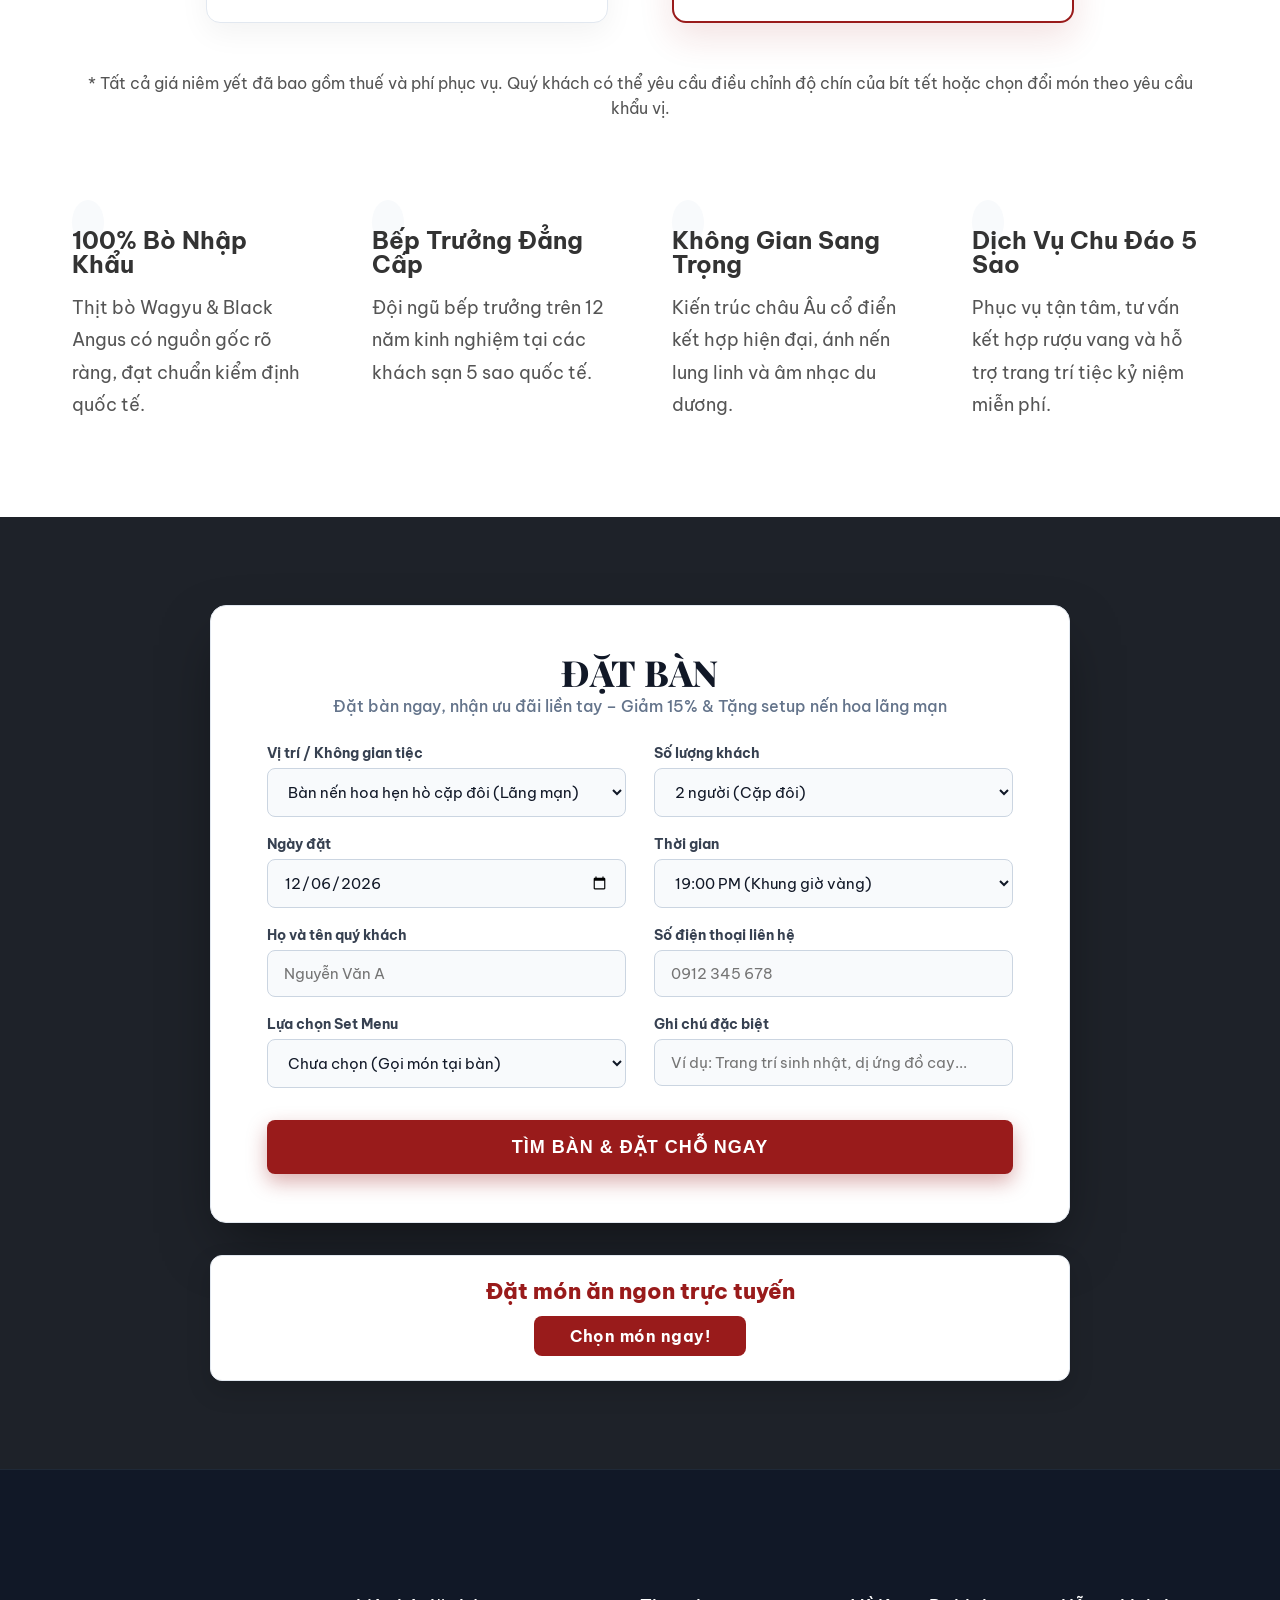
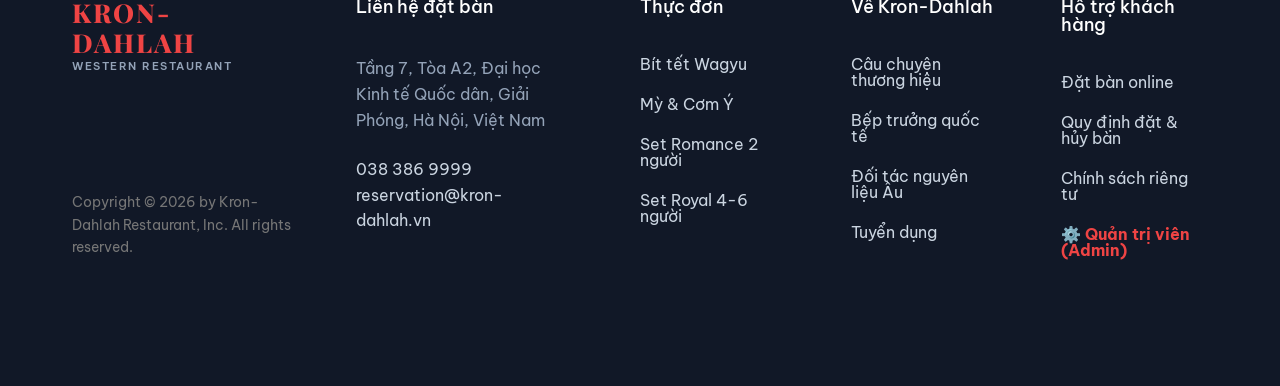
==== commit eb1ecd5c: "feat: hoan thien tuong tac chuyen tab thuc don backend va frontend mượt mà, ket noi API va du phong " ====
--- a/index.html
+++ b/index.html
@@ -192,115 +192,116 @@
           </div>
         </div>
 
-        <div class="container grid grid--3-cols margin-bottom-md">
+        <div class="container grid grid--3-cols margin-bottom-md" id="menu-showcase-grid">
           <!-- Món 1 -->
-          <div class="meal">
-            <div class="discount-badge">-15%</div>
-            <img
-              src="img/meals/meal-1.jpg"
+          <div class="meal" id="meal-card-1">
+            <div class="discount-badge" id="meal-1-badge">-15%</div>
+            <img
+              src="img/dishes/steak_wagyu.jpg"
               class="meal-img"
+              id="meal-1-img"
               alt="Bò Bít Tết Thăn Ngoại Wagyu Úc"
               width="700"
             />
             <div class="meal-content">
-              <div class="meal-tags">
+              <div class="meal-tags" id="meal-1-tags">
                 <span class="tag tag--vegetarian">Bán chạy nhất</span>
                 <span class="tag tag--paleo">Signature</span>
               </div>
-              <p class="meal-title">Thăn Bò Bít Tết Wagyu Úc (Striploin)</p>
+              <p class="meal-title" id="meal-1-title">Thăn Bò Bít Tết Wagyu Úc (Striploin)</p>
               <ul class="meal-attributes">
                 <li class="meal-attribute">
                   <ion-icon class="meal-icon" name="flame-outline"></ion-icon>
-                  <span>Bò Wagyu thượng hạng <strong>vân mỡ MB5+</strong></span>
+                  <span id="meal-1-attr1">Bò Wagyu thượng hạng <strong>vân mỡ MB5+</strong></span>
                 </li>
                 <li class="meal-attribute">
-                  <ion-icon
-                    class="meal-icon"
-                    name="restaurant-outline"
-                  ></ion-icon>
-                  <span>Sốt tiêu đen Phú Quốc &amp; Sốt Truffle</span>
+                  <ion-icon class="meal-icon" name="restaurant-outline"></ion-icon>
+                  <span id="meal-1-attr2">Sốt tiêu đen Phú Quốc &amp; Sốt Truffle</span>
                 </li>
                 <li class="meal-attribute">
                   <ion-icon class="meal-icon" name="star-outline"></ion-icon>
-                  <span><strong>4.9</strong> rating (1.250 đánh giá)</span>
+                  <span id="meal-1-attr3"><strong>4.9</strong> rating (1.250 đánh giá)</span>
                 </li>
               </ul>
               <div style="margin-top: 1.6rem; display: flex; justify-content: space-between; align-items: center;">
-                <span style="font-size: 2.2rem; font-weight: 800; color: #c82333;">480.000₫</span>
-                <span style="font-size: 1.4rem; color: #94a3b8; text-decoration: line-through;">565.000₫</span>
+                <span style="font-size: 2.2rem; font-weight: 800; color: #c82333;" id="meal-1-price">480.000₫</span>
+                <span style="font-size: 1.4rem; color: #94a3b8; text-decoration: line-through;" id="meal-1-orig-price">565.000₫</span>
               </div>
+              <button class="btn-select-meal" id="meal-1-btn" onclick="selectDishForReservation(0)">
+                <ion-icon name="calendar-outline"></ion-icon> Đặt bàn với món này &rarr;
+              </button>
             </div>
           </div>
 
           <!-- Món 2 -->
-          <div class="meal">
-            <div class="discount-badge">-20%</div>
-            <img src="img/meals/meal-2.jpg" class="meal-img" alt="Mỳ Ý Tôm Hùm Sốt Truffle" />
+          <div class="meal" id="meal-card-2">
+            <div class="discount-badge" id="meal-2-badge">-20%</div>
+            <img src="img/dishes/lobster_cheese.jpg" class="meal-img" id="meal-2-img" alt="Mỳ Ý Tôm Hùm Sốt Truffle" />
             <div class="meal-content">
-              <div class="meal-tags">
+              <div class="meal-tags" id="meal-2-tags">
                 <span class="tag tag--vegan">Đặc sản Bếp trưởng</span>
                 <span class="tag tag--paleo">Fine Dining</span>
               </div>
-              <p class="meal-title">Mỳ Ý Tôm Hùm Sốt Kem Truffle</p>
+              <p class="meal-title" id="meal-2-title">Mỳ Ý Tôm Hùm Sốt Kem Truffle</p>
               <ul class="meal-attributes">
                 <li class="meal-attribute">
                   <ion-icon class="meal-icon" name="flame-outline"></ion-icon>
-                  <span>Tôm hùm baby &amp; Phô mai <strong>Parmigiano 24M</strong></span>
+                  <span id="meal-2-attr1">Tôm hùm baby &amp; Phô mai <strong>Parmigiano 24M</strong></span>
                 </li>
                 <li class="meal-attribute">
-                  <ion-icon
-                    class="meal-icon"
-                    name="restaurant-outline"
-                  ></ion-icon>
-                  <span>Sợi mỳ thủ công sốt kem nấm Truffle Ý</span>
+                  <ion-icon class="meal-icon" name="restaurant-outline"></ion-icon>
+                  <span id="meal-2-attr2">Sợi mỳ thủ công sốt kem nấm Truffle Ý</span>
                 </li>
                 <li class="meal-attribute">
                   <ion-icon class="meal-icon" name="star-outline"></ion-icon>
-                  <span><strong>4.9</strong> rating (980 đánh giá)</span>
+                  <span id="meal-2-attr3"><strong>4.9</strong> rating (980 đánh giá)</span>
                 </li>
               </ul>
               <div style="margin-top: 1.6rem; display: flex; justify-content: space-between; align-items: center;">
-                <span style="font-size: 2.2rem; font-weight: 800; color: #c82333;">360.000₫</span>
-                <span style="font-size: 1.4rem; color: #94a3b8; text-decoration: line-through;">450.000₫</span>
+                <span style="font-size: 2.2rem; font-weight: 800; color: #c82333;" id="meal-2-price">360.000₫</span>
+                <span style="font-size: 1.4rem; color: #94a3b8; text-decoration: line-through;" id="meal-2-orig-price">450.000₫</span>
               </div>
+              <button class="btn-select-meal" id="meal-2-btn" onclick="selectDishForReservation(1)">
+                <ion-icon name="calendar-outline"></ion-icon> Đặt bàn với món này &rarr;
+              </button>
             </div>
           </div>
 
           <!-- Danh mục thực đơn -->
           <div class="diets">
             <h3 class="heading-tertiary">Danh mục món ăn tại Kron-Dahlah:</h3>
-            <ul class="list">
-              <li class="list-item">
+            <ul class="list" id="category-filter-list">
+              <li class="list-item clickable-category" data-filter="starter" title="Bấm để xem các món Khai vị">
                 <ion-icon class="list-icon" name="checkmark-outline"></ion-icon>
                 <span>Khai vị: Súp bí đỏ bơ tỏi, Salad cá hồi</span>
               </li>
-              <li class="list-item">
+              <li class="list-item clickable-category" data-filter="steak" title="Bấm để xem Bít tết bò Mỹ &amp; Wagyu">
                 <ion-icon class="list-icon" name="checkmark-outline"></ion-icon>
                 <span>Bít tết bò Mỹ &amp; Wagyu Úc thượng hạng</span>
               </li>
-              <li class="list-item">
-                <ion-icon class="list-icon" name="checkmark-outline"></ion-icon>
-                <span>Hải sản Âu: Cá hồi Na Uy áp chảo sốt bơ chanh</span>
-              </li>
-              <li class="list-item">
+              <li class="list-item clickable-category" data-filter="seafood" title="Bấm để xem Hải sản Âu">
+                <ion-icon class="list-icon" name="checkmark-outline"></ion-icon>
+                <span>Hải sản Âu: Tôm hùm bỏ lò &amp; Cá hồi áp chảo</span>
+              </li>
+              <li class="list-item clickable-category" data-filter="pasta" title="Bấm để xem Mỳ &amp; Cơm Ý">
                 <ion-icon class="list-icon" name="checkmark-outline"></ion-icon>
                 <span>Mỳ &amp; Cơm Ý: Truffle Spaghetti, Risotto hải sản</span>
               </li>
-              <li class="list-item">
-                <ion-icon class="list-icon" name="checkmark-outline"></ion-icon>
-                <span>Sườn cừu New Zealand nướng thảo mộc</span>
-              </li>
-              <li class="list-item">
-                <ion-icon class="list-icon" name="checkmark-outline"></ion-icon>
-                <span>Món chay kiểu Âu (Vegetarian European)</span>
-              </li>
-              <li class="list-item">
-                <ion-icon class="list-icon" name="checkmark-outline"></ion-icon>
-                <span>Tráng miệng Pháp: Tiramisu, Crème Brûlée</span>
-              </li>
-              <li class="list-item">
-                <ion-icon class="list-icon" name="checkmark-outline"></ion-icon>
-                <span>Bộ sưu tập rượu vang Pháp, Ý, Chile cao cấp</span>
+              <li class="list-item clickable-category" data-filter="combo" title="Bấm để xem Set Combo tiệc">
+                <ion-icon class="list-icon" name="checkmark-outline"></ion-icon>
+                <span>Set Combo tiệc: Set Romance &amp; Set Royal VIP</span>
+              </li>
+              <li class="list-item clickable-category" data-filter="starter" title="Bấm để xem Cold Cuts &amp; Món chay">
+                <ion-icon class="list-icon" name="checkmark-outline"></ion-icon>
+                <span>Cold Cuts &amp; Phô mai nhập khẩu Âu</span>
+              </li>
+              <li class="list-item clickable-category" data-filter="wine" title="Bấm để xem Tráng miệng Pháp/Ý">
+                <ion-icon class="list-icon" name="checkmark-outline"></ion-icon>
+                <span>Tráng miệng Pháp &amp; Ý: Tiramisu, Panna Cotta</span>
+              </li>
+              <li class="list-item clickable-category" data-filter="wine" title="Bấm để xem Bộ sưu tập Rượu vang">
+                <ion-icon class="list-icon" name="checkmark-outline"></ion-icon>
+                <span>Bộ sưu tập rượu vang Pháp, Chile cao cấp</span>
               </li>
             </ul>
           </div>
--- a/css/style.css
+++ b/css/style.css
@@ -1612,3 +1612,111 @@
 .booking-card.highlight-focus {
   animation: highlight-glow 2s ease-out;
 }
+
+
+/* ==========================================================================
+   INTERACTIVE MENU SYSTEM & SMOOTH TRANSITIONS
+   ========================================================================== */
+.clickable-category {
+  cursor: pointer;
+  padding: 0.8rem 1.2rem;
+  border-radius: 8px;
+  transition: all 0.25s ease;
+  user-select: none;
+}
+
+.clickable-category:hover,
+.clickable-category.active-category {
+  background-color: #fee2e2;
+  color: #991b1b !important;
+  font-weight: 700;
+  transform: translateX(8px);
+}
+
+.clickable-category:hover .list-icon,
+.clickable-category.active-category .list-icon {
+  color: #991b1b !important;
+  transform: scale(1.25);
+}
+
+.meal-animating {
+  animation: fadeSlideUp 0.35s ease-out forwards;
+}
+
+@keyframes fadeSlideUp {
+  0% {
+    opacity: 0.2;
+    transform: translateY(14px) scale(0.98);
+  }
+  100% {
+    opacity: 1;
+    transform: translateY(0) scale(1);
+  }
+}
+
+.btn-select-meal {
+  display: inline-flex;
+  align-items: center;
+  justify-content: center;
+  gap: 0.8rem;
+  width: 100%;
+  margin-top: 1.6rem;
+  padding: 1.1rem 1.6rem;
+  font-size: 1.4rem;
+  font-weight: 700;
+  color: #991b1b;
+  background-color: #fff1f2;
+  border: 1.5px solid #fecdd3;
+  border-radius: 8px;
+  cursor: pointer;
+  transition: all 0.25s ease;
+  font-family: inherit;
+}
+
+.btn-select-meal:hover {
+  background-color: #991b1b;
+  color: #ffffff;
+  border-color: #991b1b;
+  box-shadow: 0 4px 14px rgba(153, 27, 27, 0.25);
+  transform: translateY(-2px);
+}
+
+.menu-subnav {
+  display: flex;
+  align-items: center;
+  justify-content: center;
+  gap: 1.6rem;
+  margin-top: 2rem;
+}
+
+.menu-subnav-btn {
+  background: #ffffff;
+  border: 1.5px solid #cbd5e1;
+  color: #334155;
+  width: 3.6rem;
+  height: 3.6rem;
+  border-radius: 50%;
+  display: flex;
+  align-items: center;
+  justify-content: center;
+  cursor: pointer;
+  transition: all 0.2s ease;
+  font-size: 1.8rem;
+}
+
+.menu-subnav-btn:hover:not(:disabled) {
+  background: #991b1b;
+  color: #ffffff;
+  border-color: #991b1b;
+}
+
+.menu-subnav-btn:disabled {
+  opacity: 0.4;
+  cursor: not-allowed;
+}
+
+.menu-subnav-text {
+  font-size: 1.4rem;
+  font-weight: 600;
+  color: #64748b;
+}
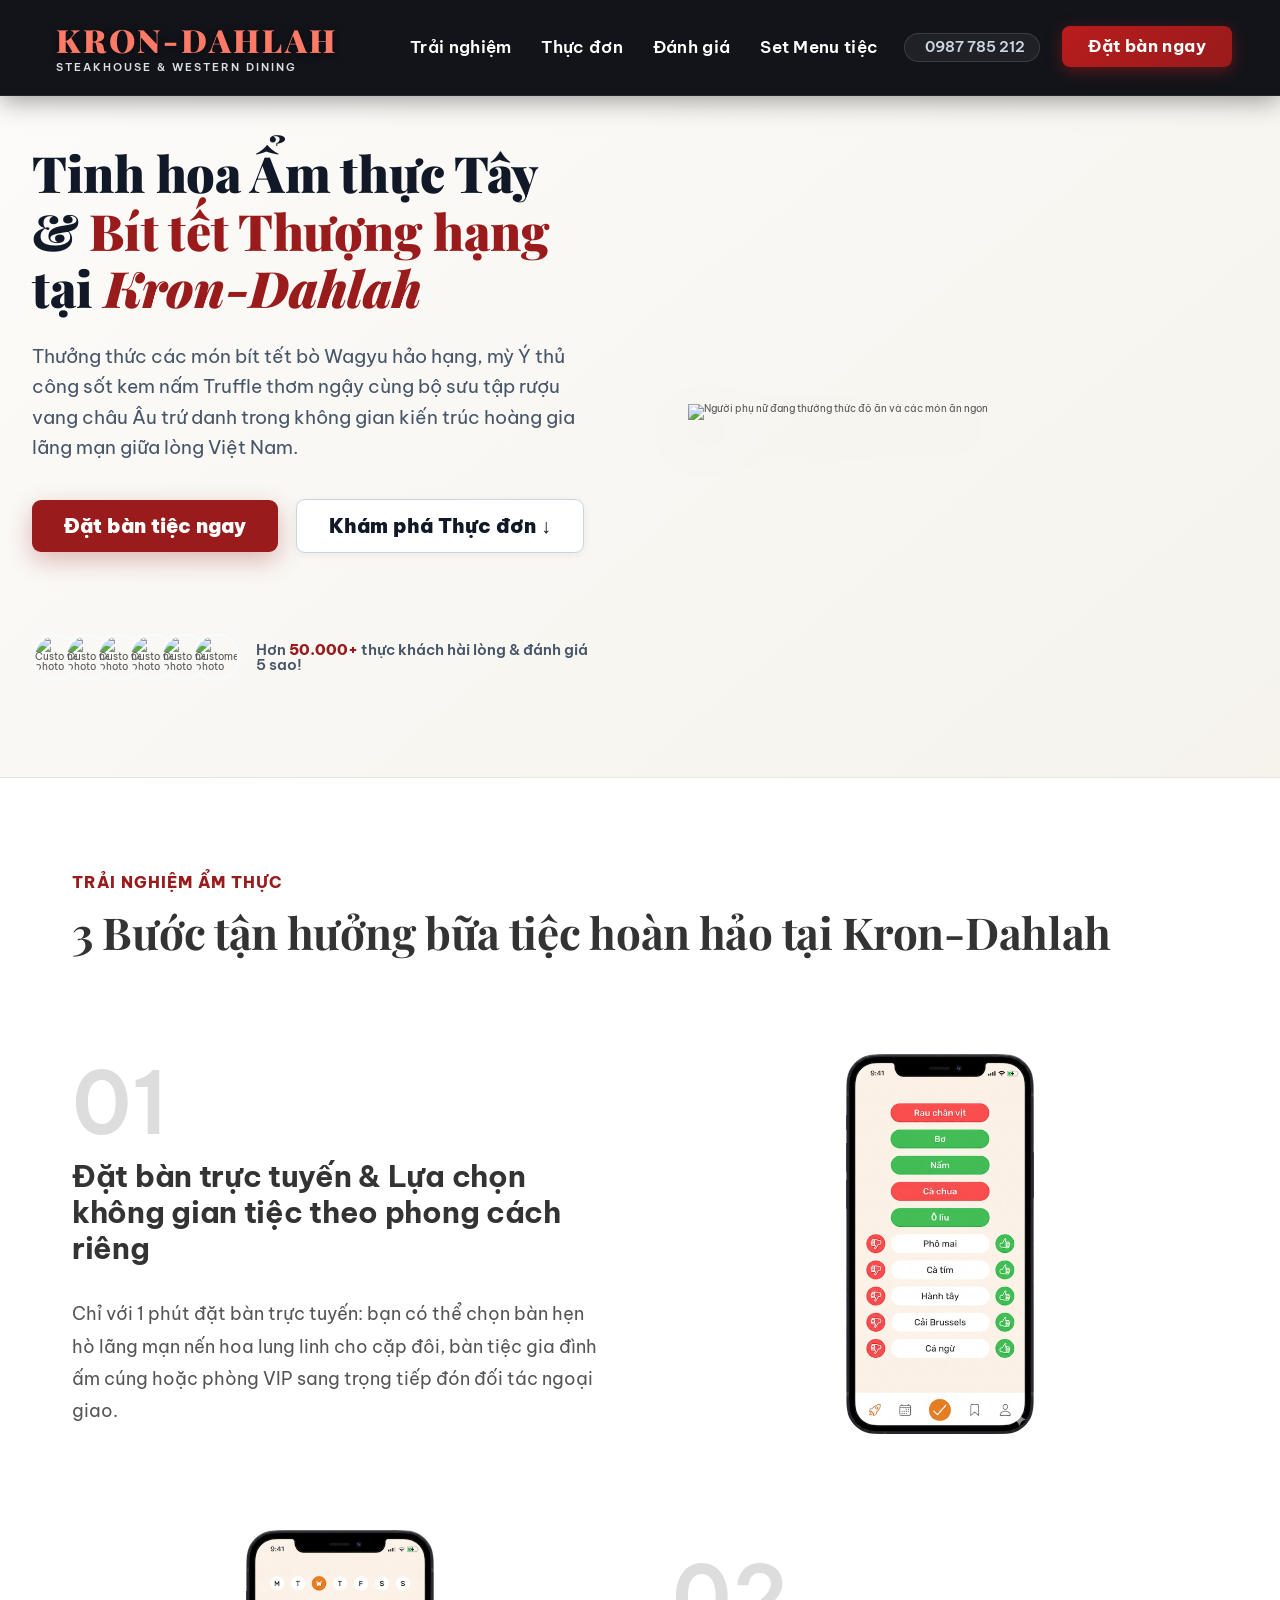
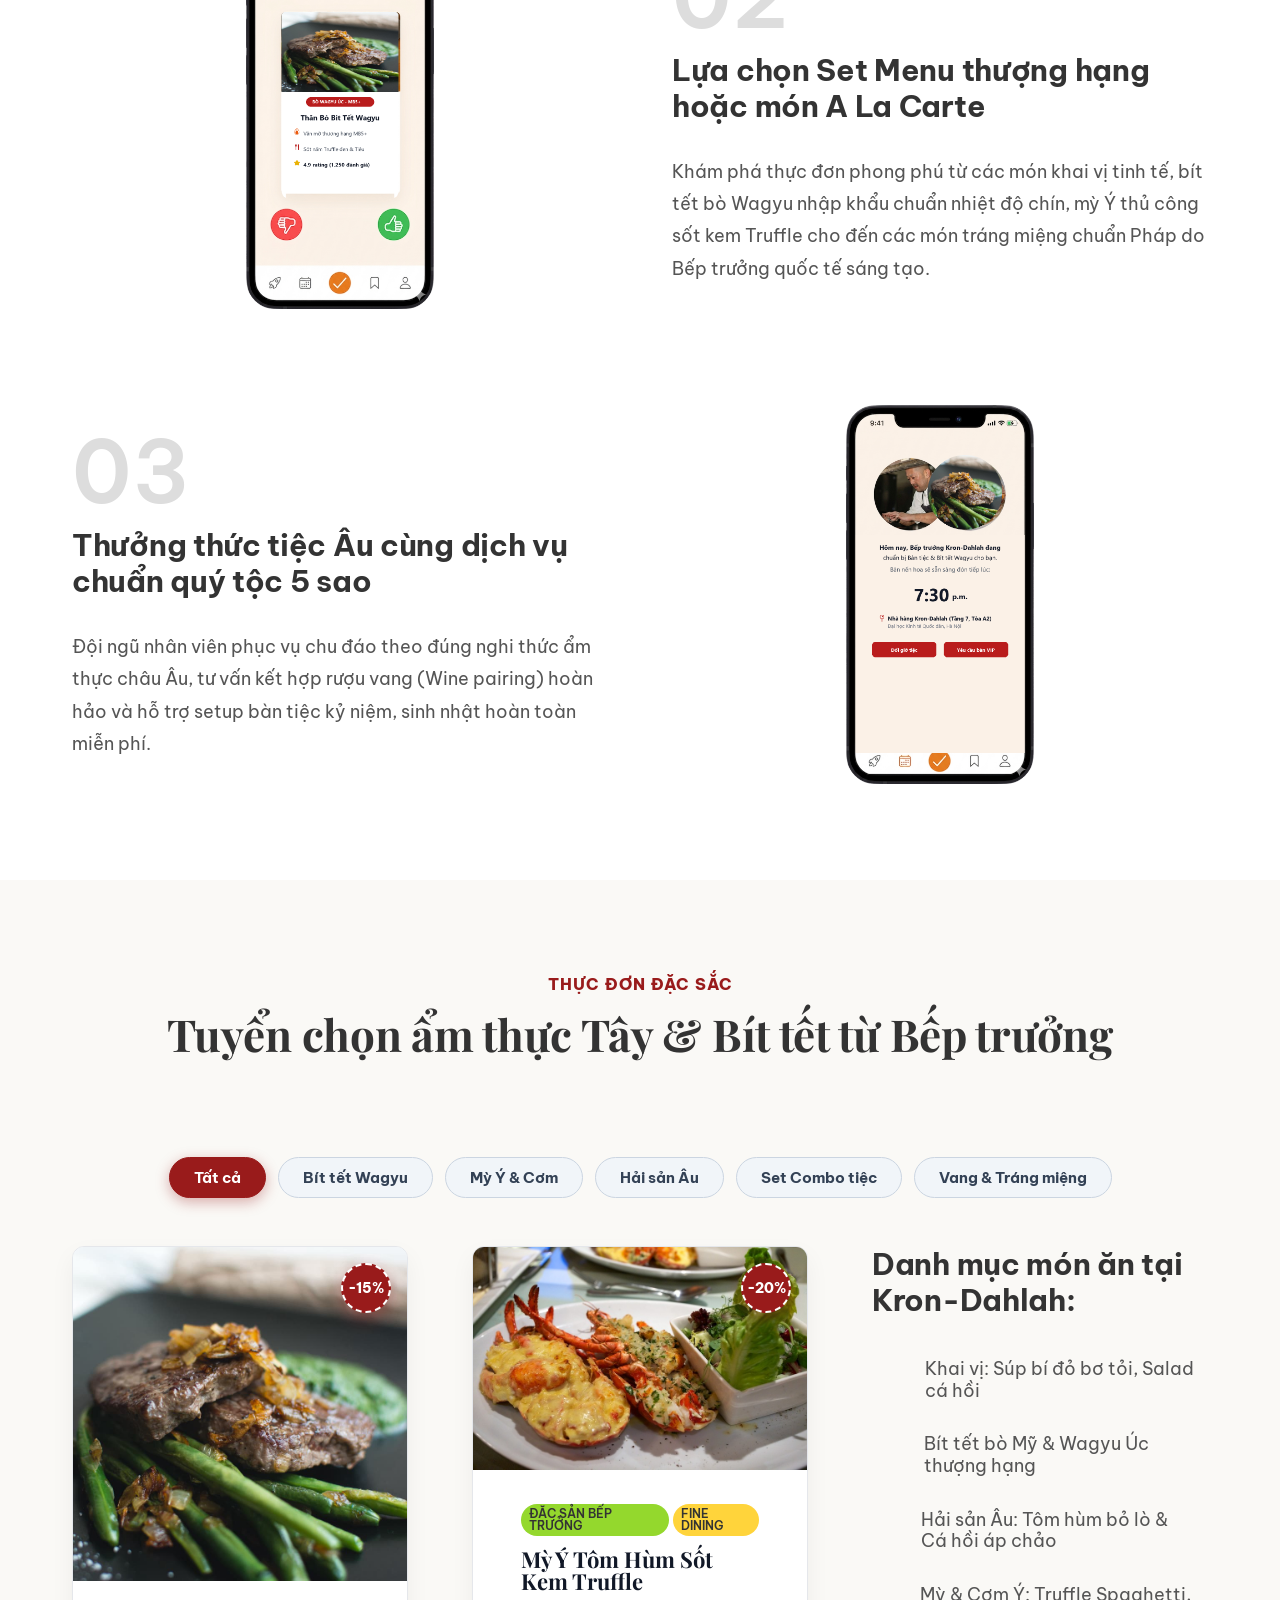
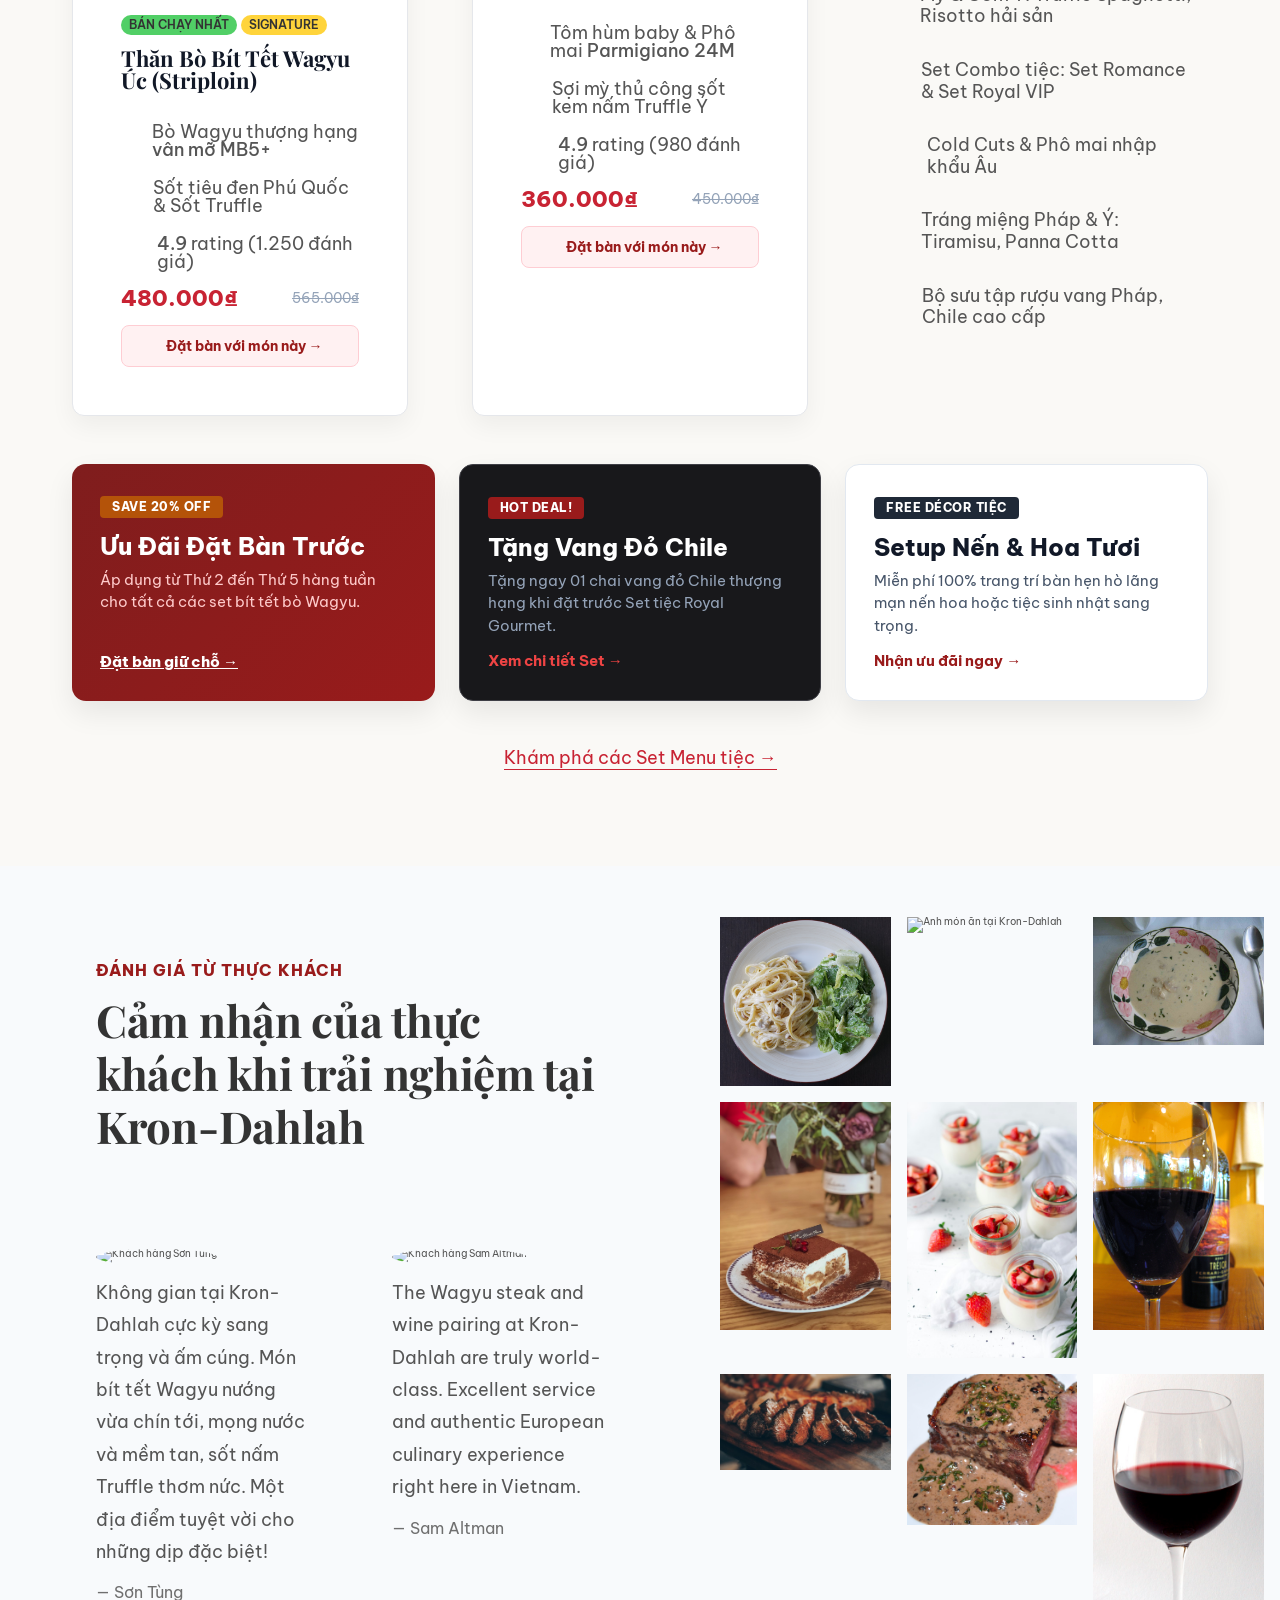
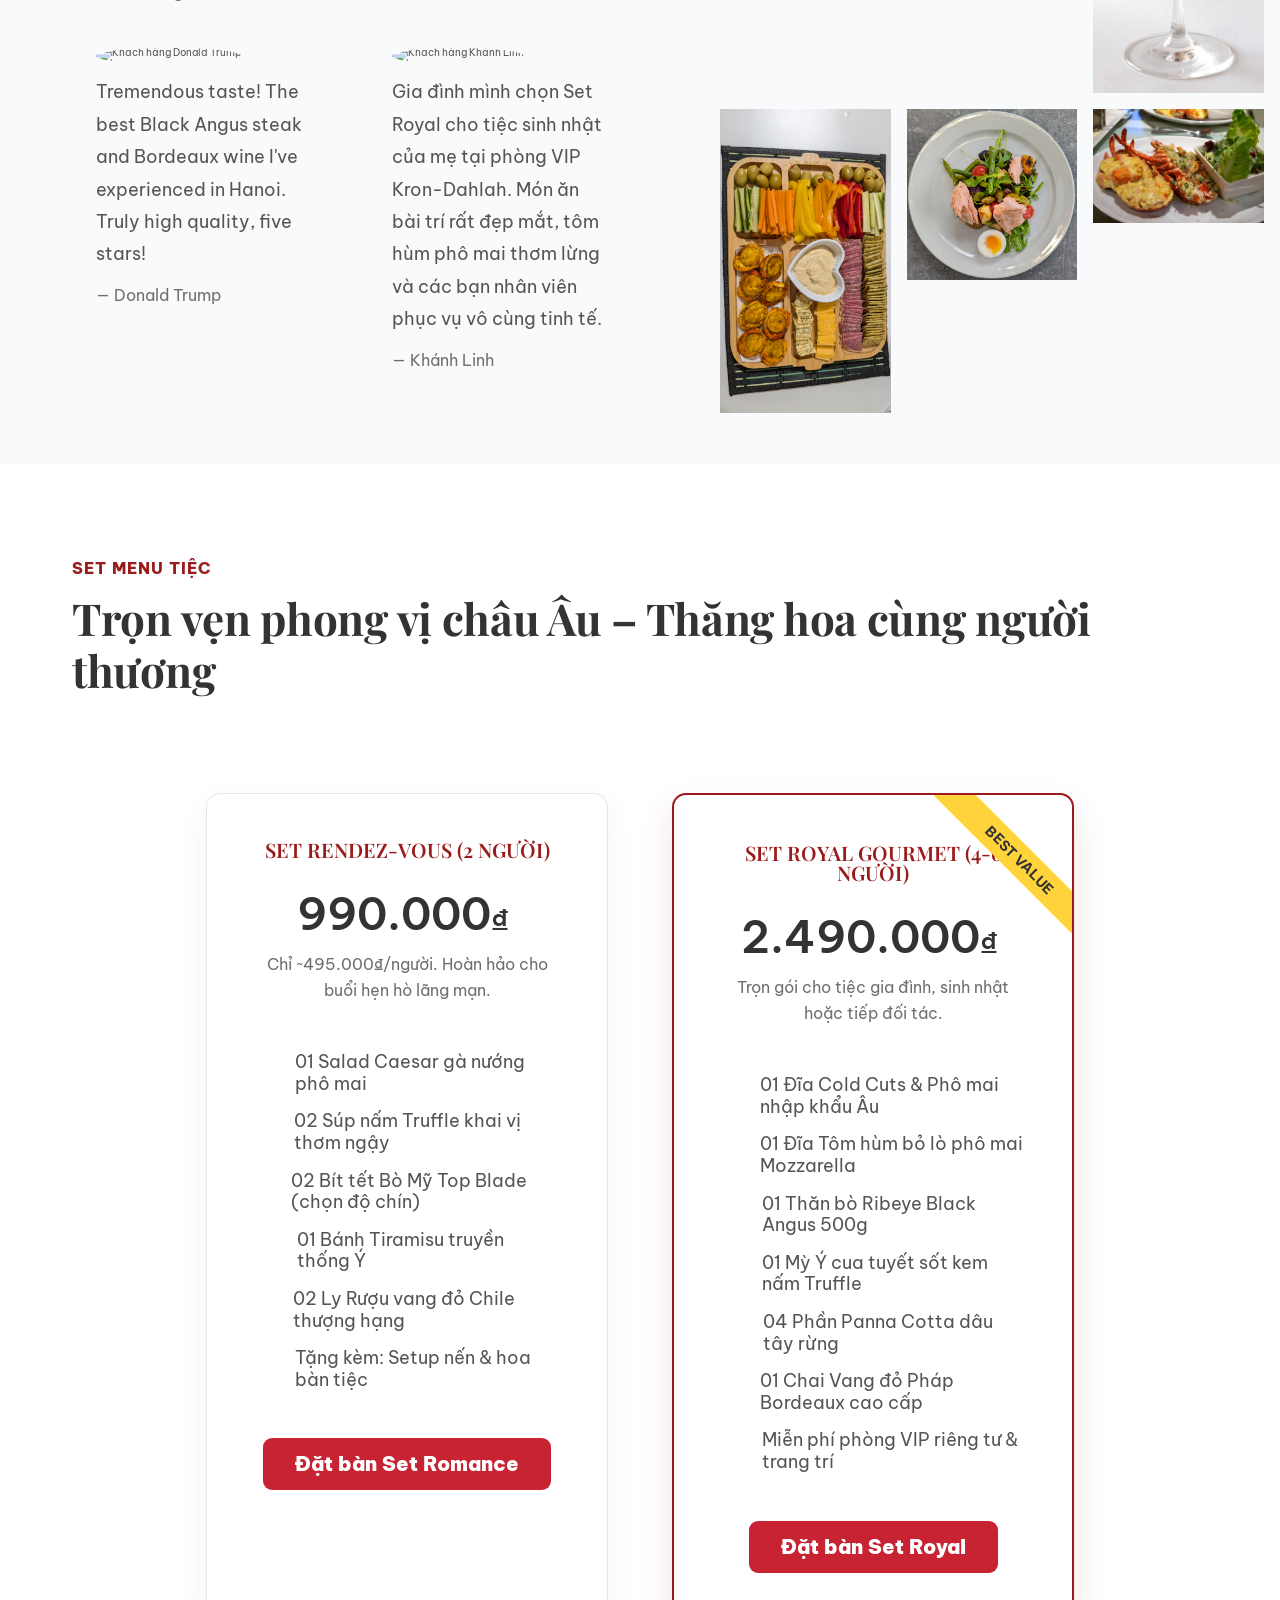
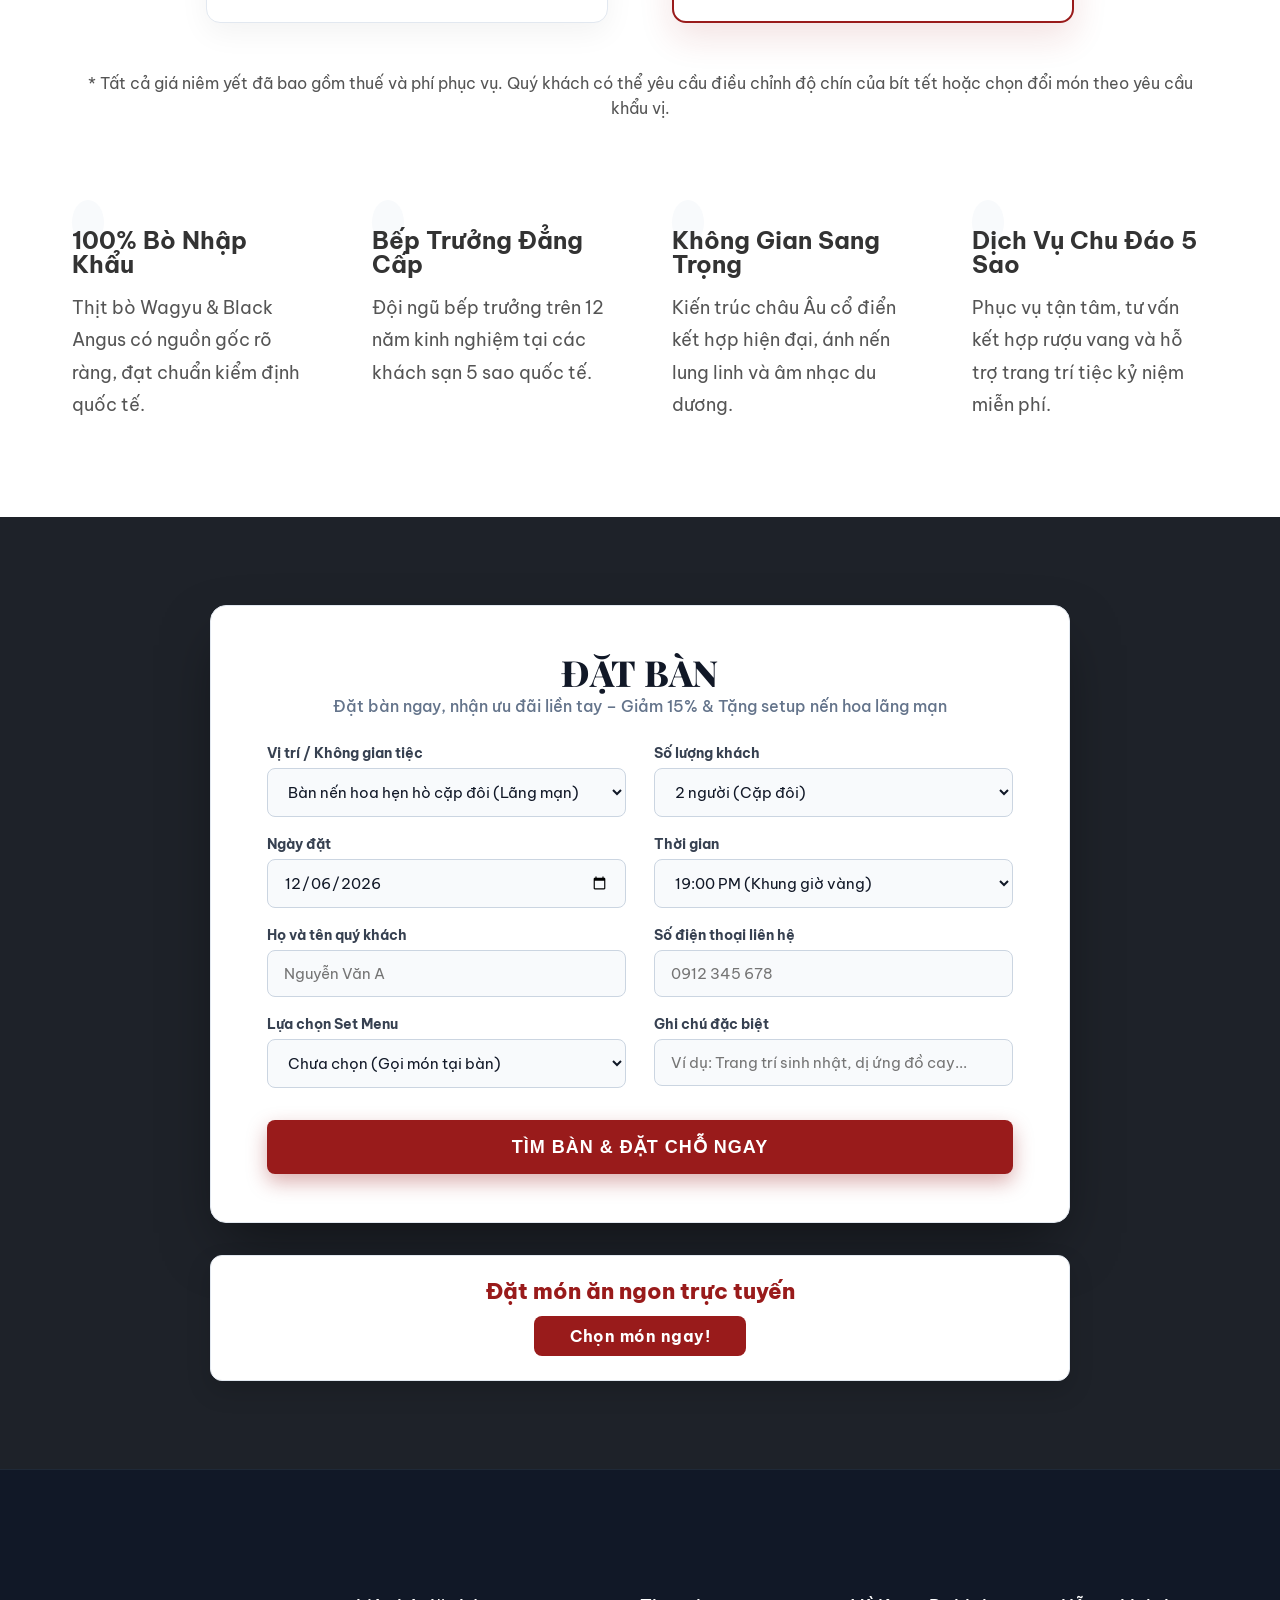
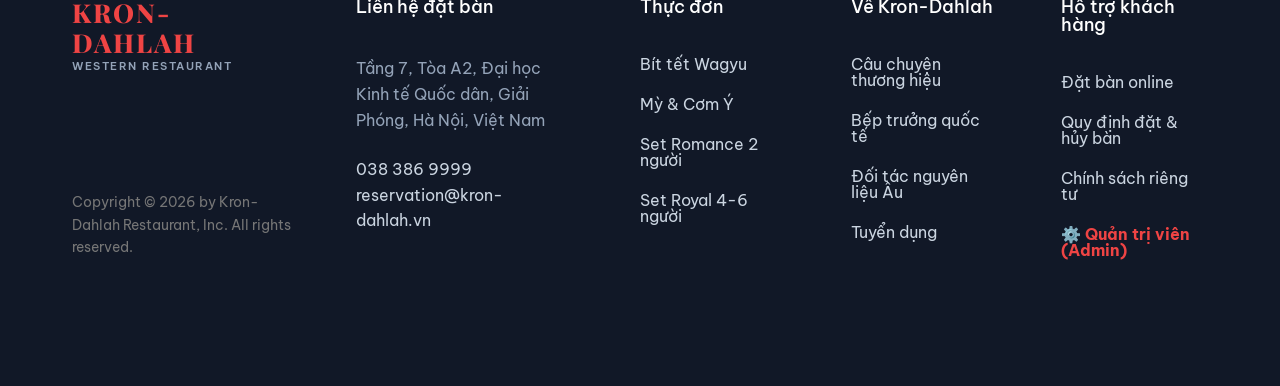
==== commit 0e730b8a: "Update hotline number in index.html ." ====
--- a/index.html
+++ b/index.html
@@ -57,9 +57,9 @@
           <li><a class="main-nav-link" href="#testimonials">Đánh giá</a></li>
           <li><a class="main-nav-link" href="#pricing">Set Menu tiệc</a></li>
           <li>
-            <a href="tel:0383869999" class="header-hotline">
+            <a href="tel:0987785212" class="header-hotline">
               <ion-icon class="hotline-icon" name="call-outline"></ion-icon>
-              <span>038 386 9999</span>
+              <span>0987 785 212</span>
             </a>
           </li>
           <li><a class="main-nav-link nav-cta" id="btn-header-booking" href="#cta">Đặt bàn ngay</a></li>
